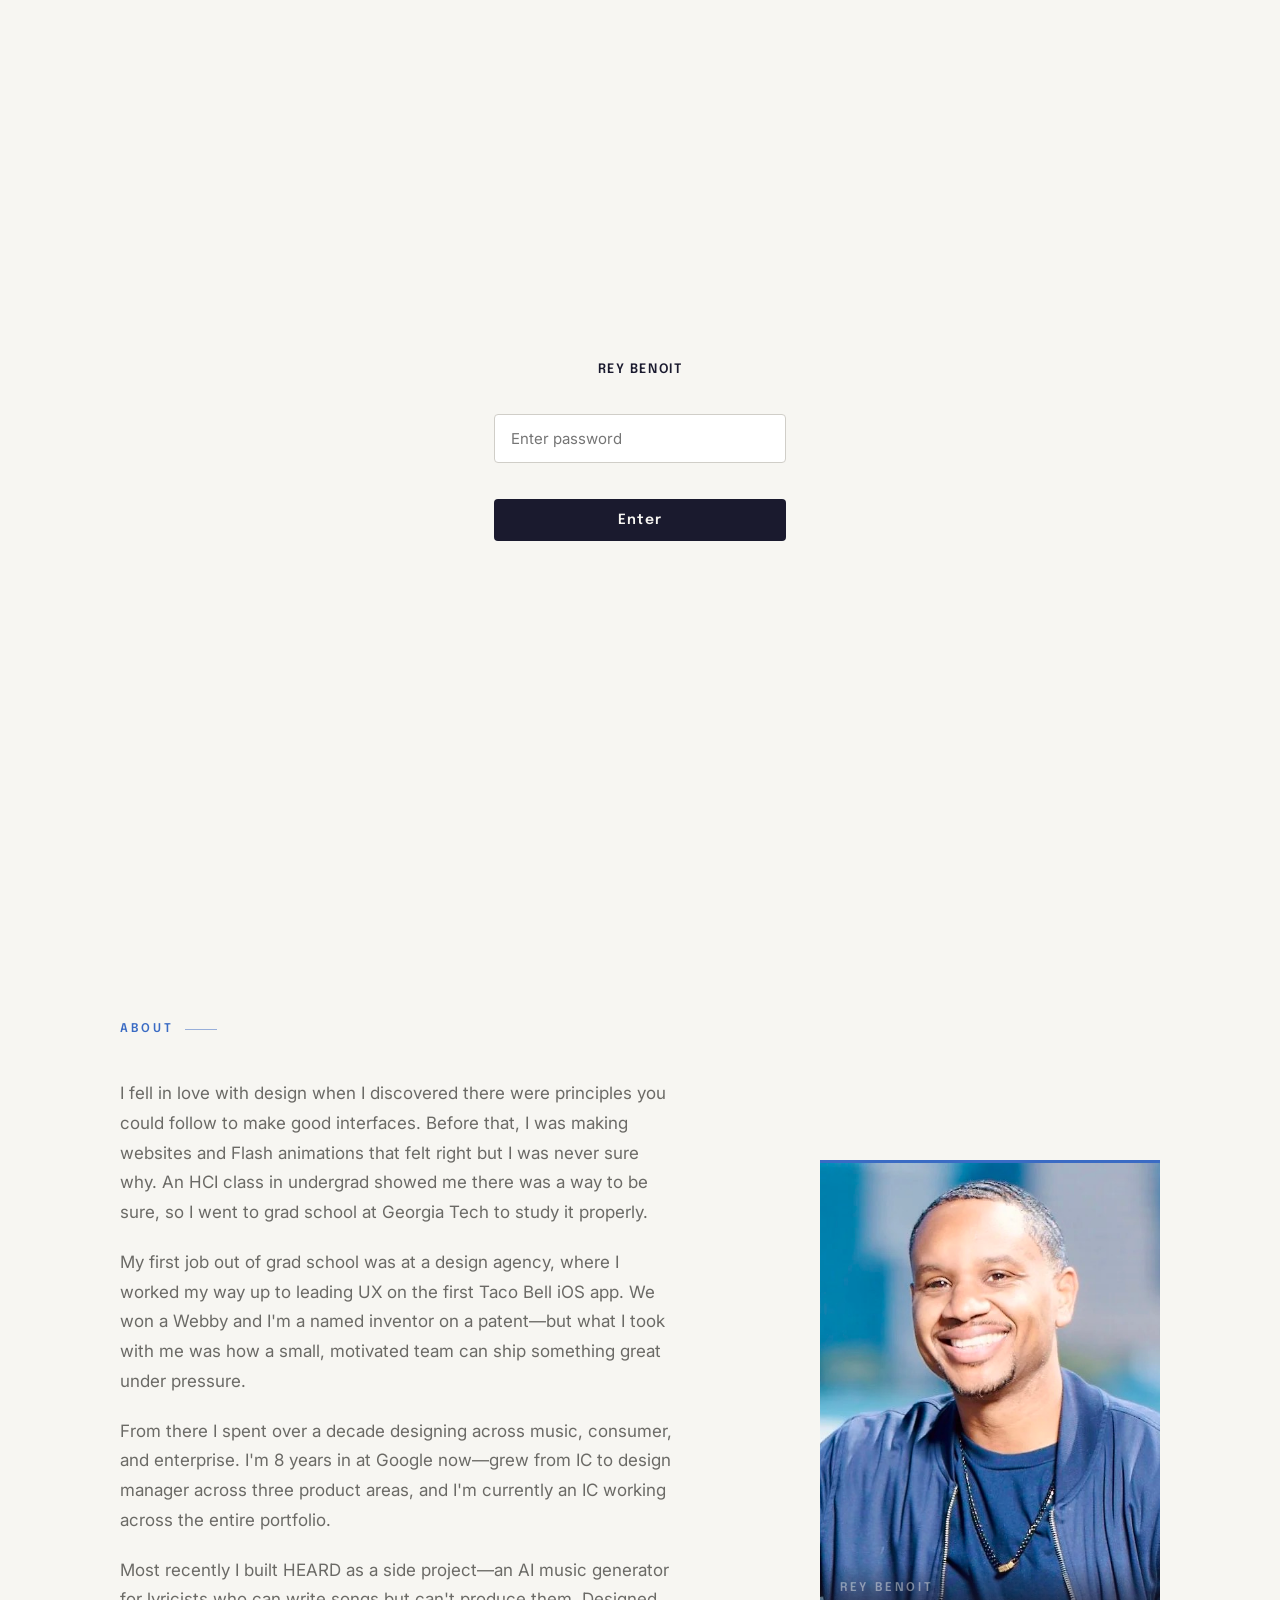
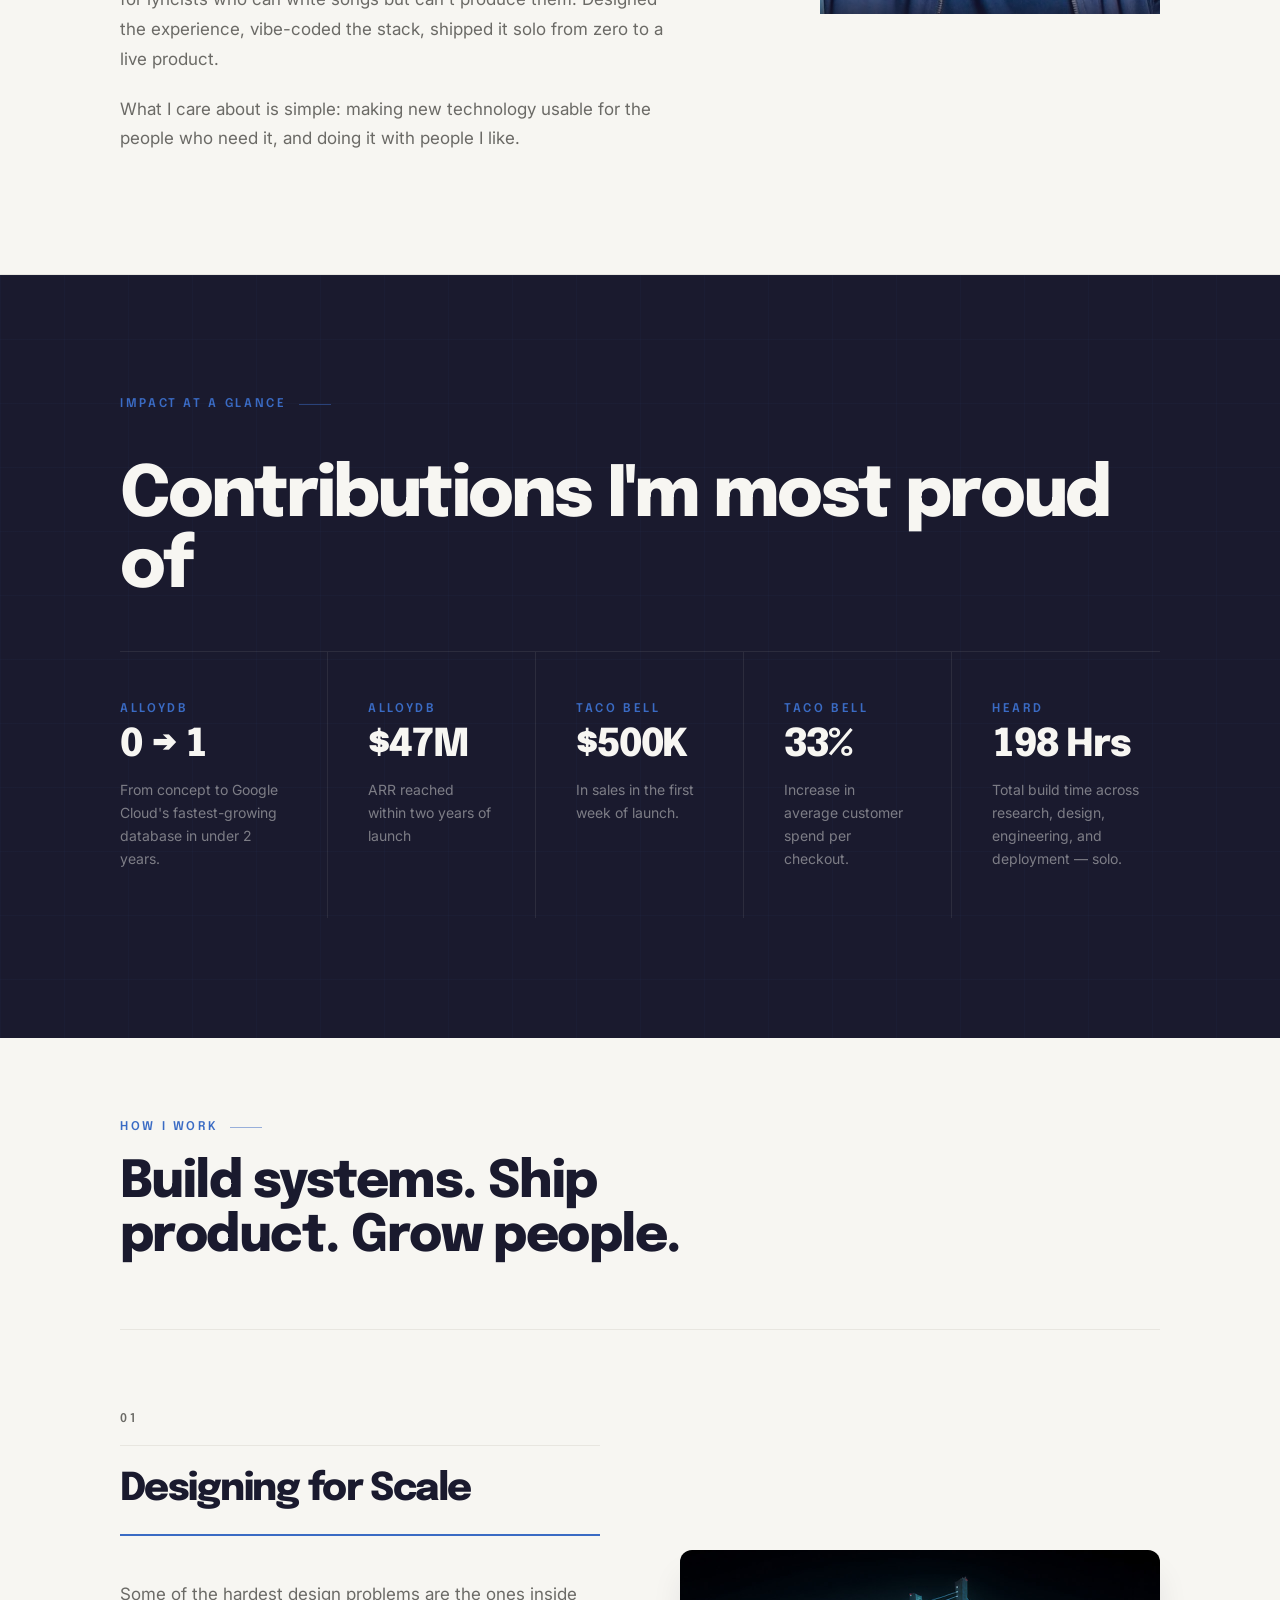
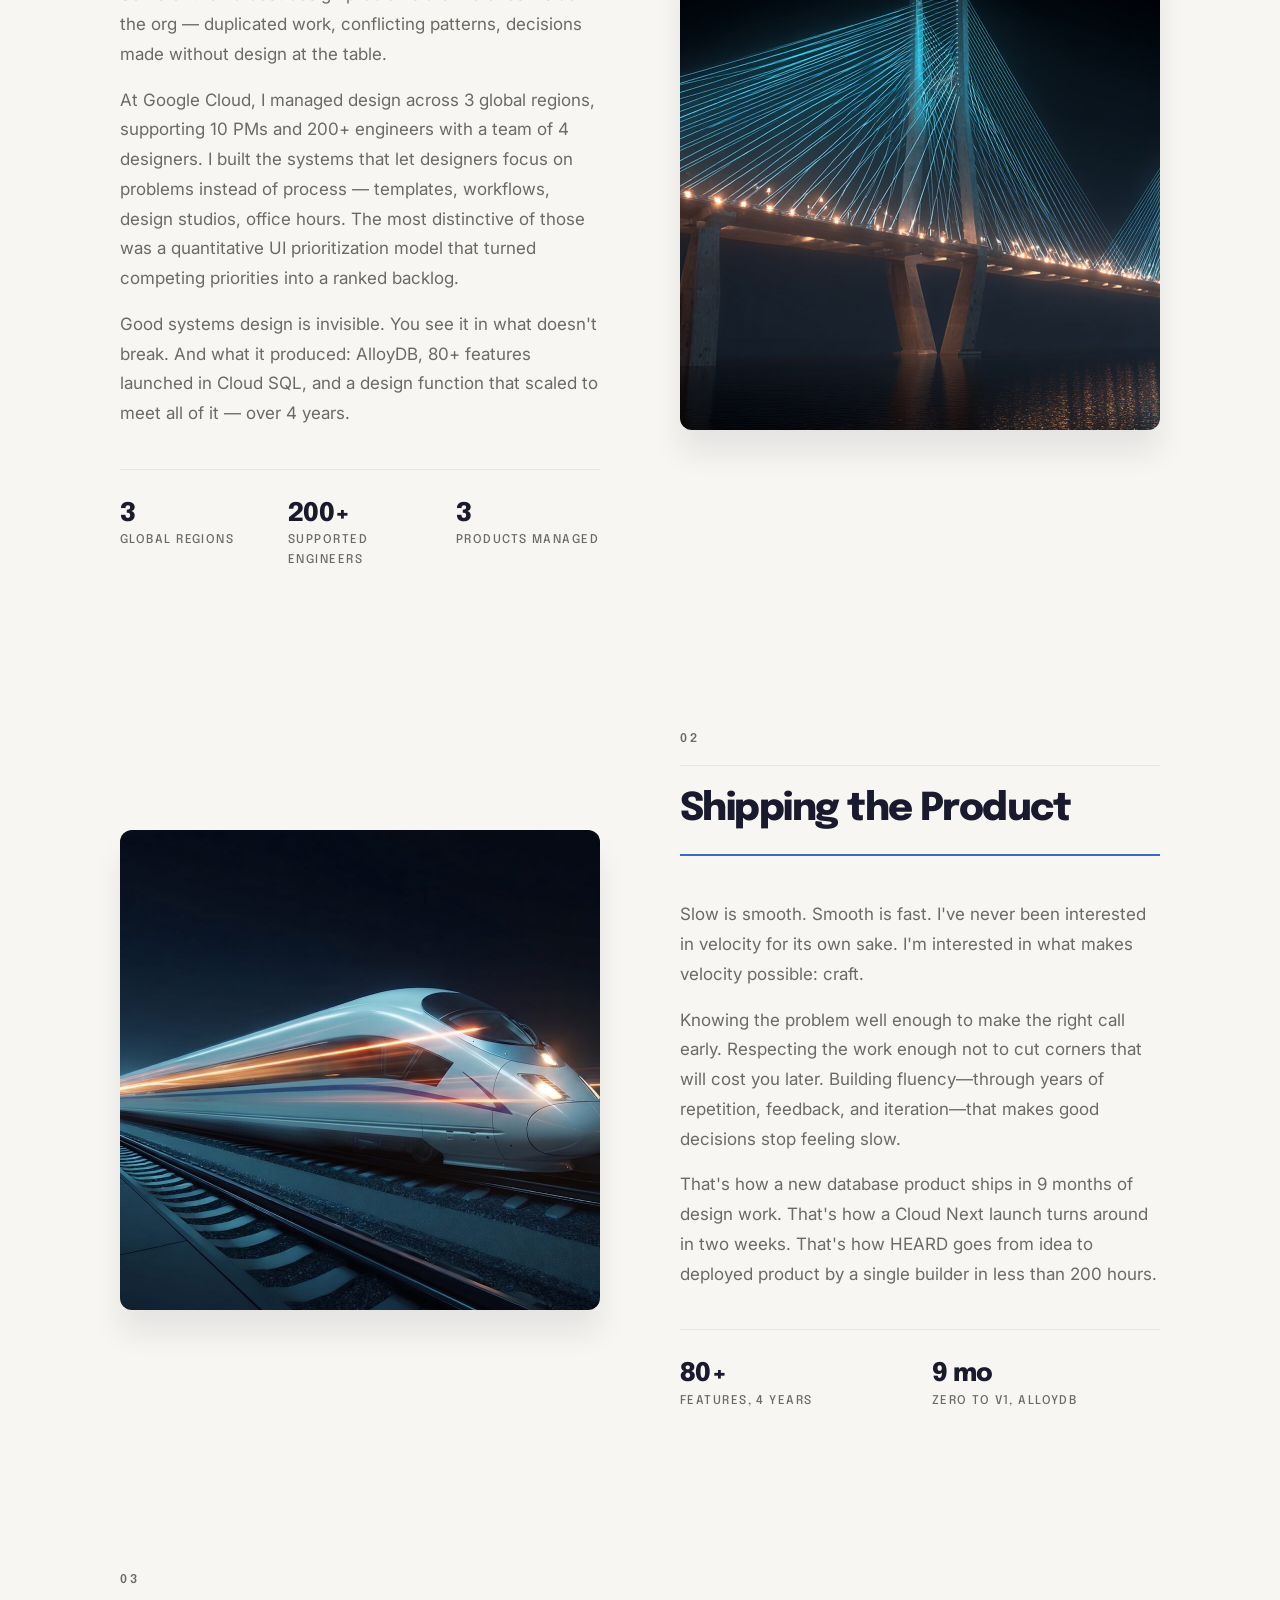
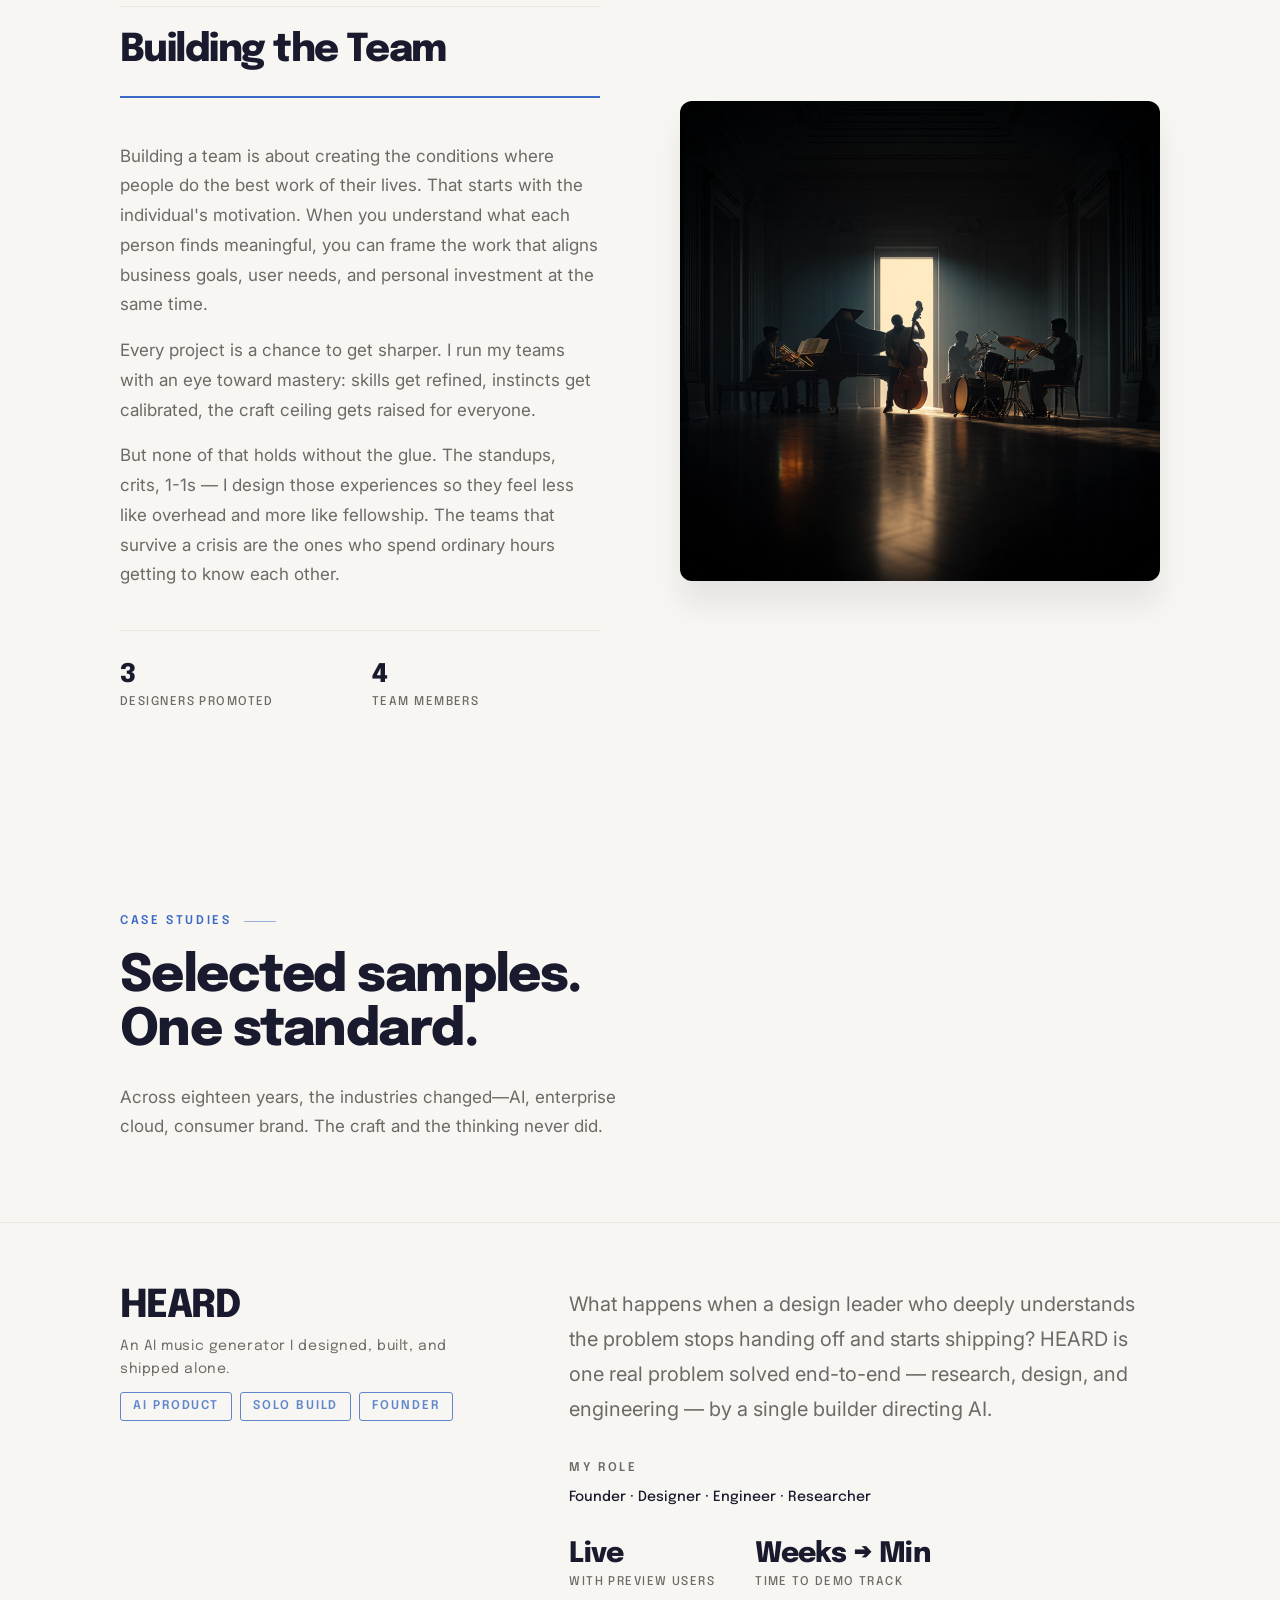
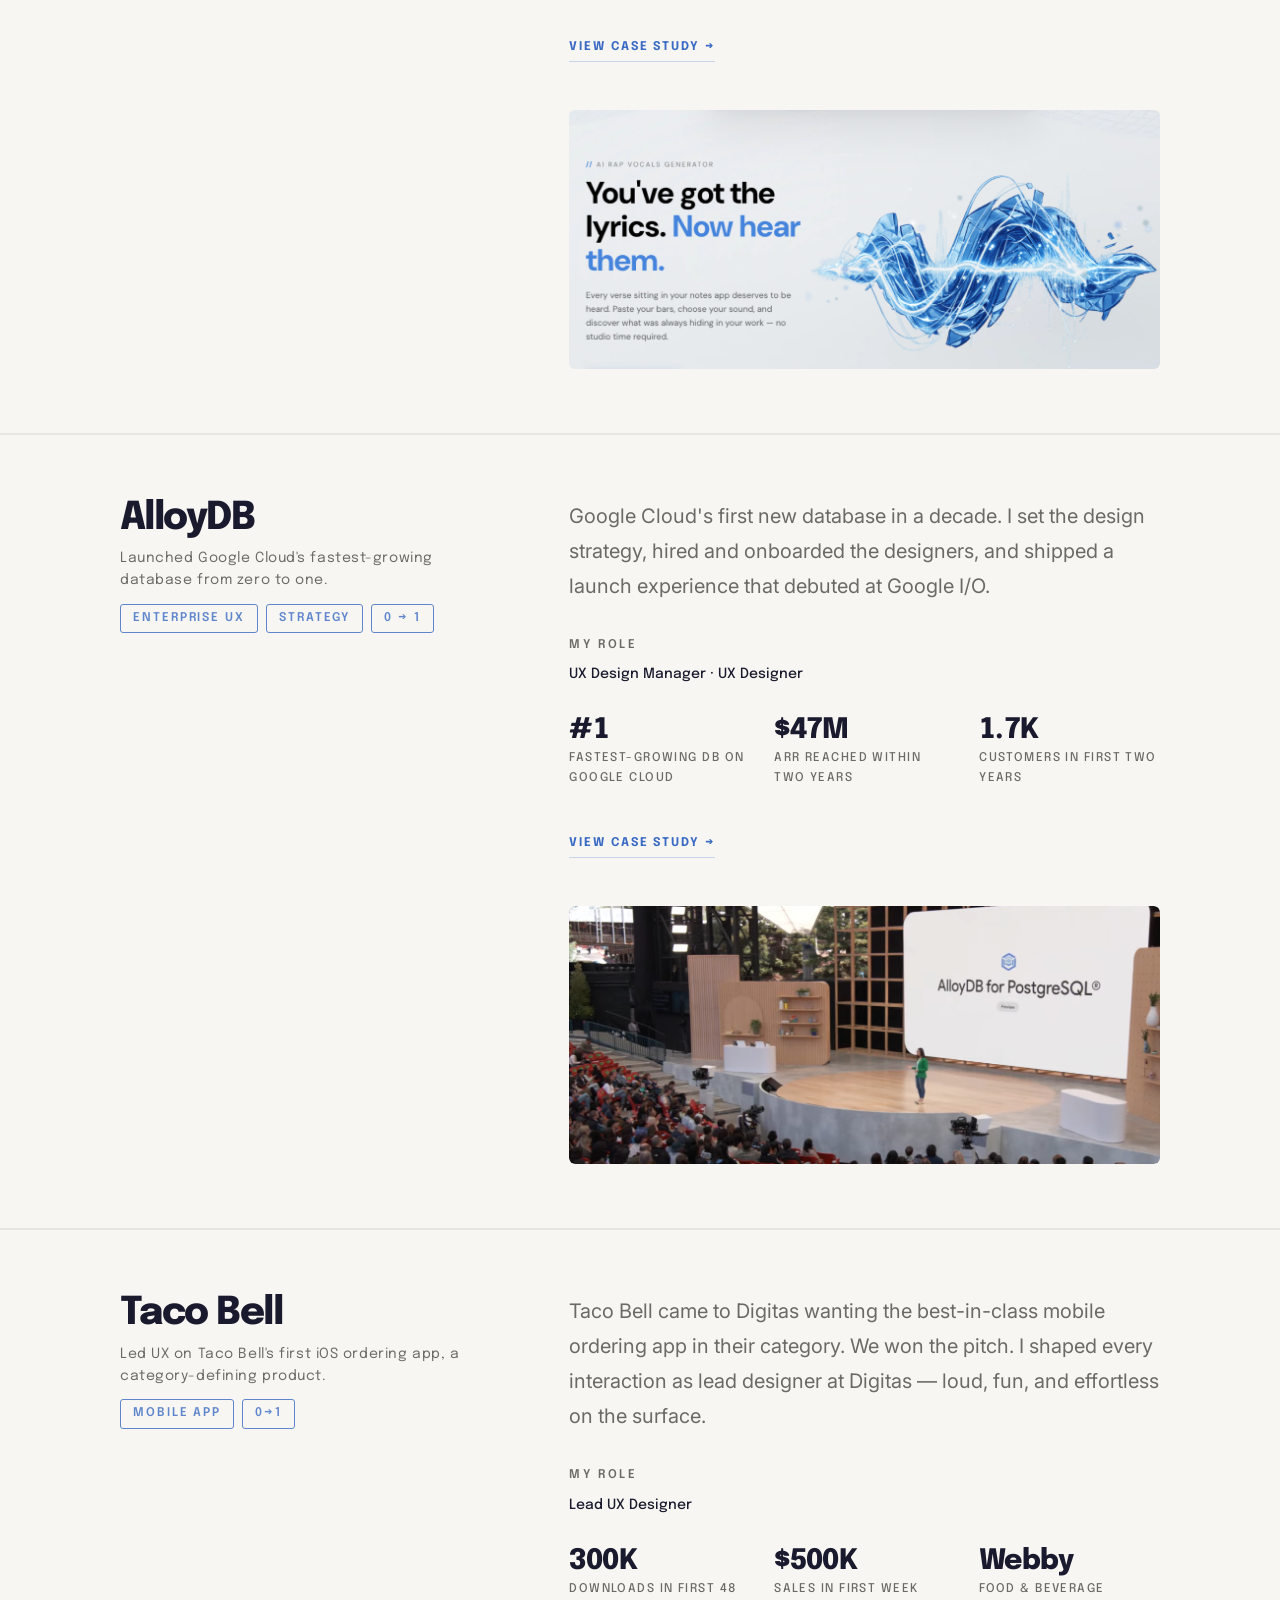
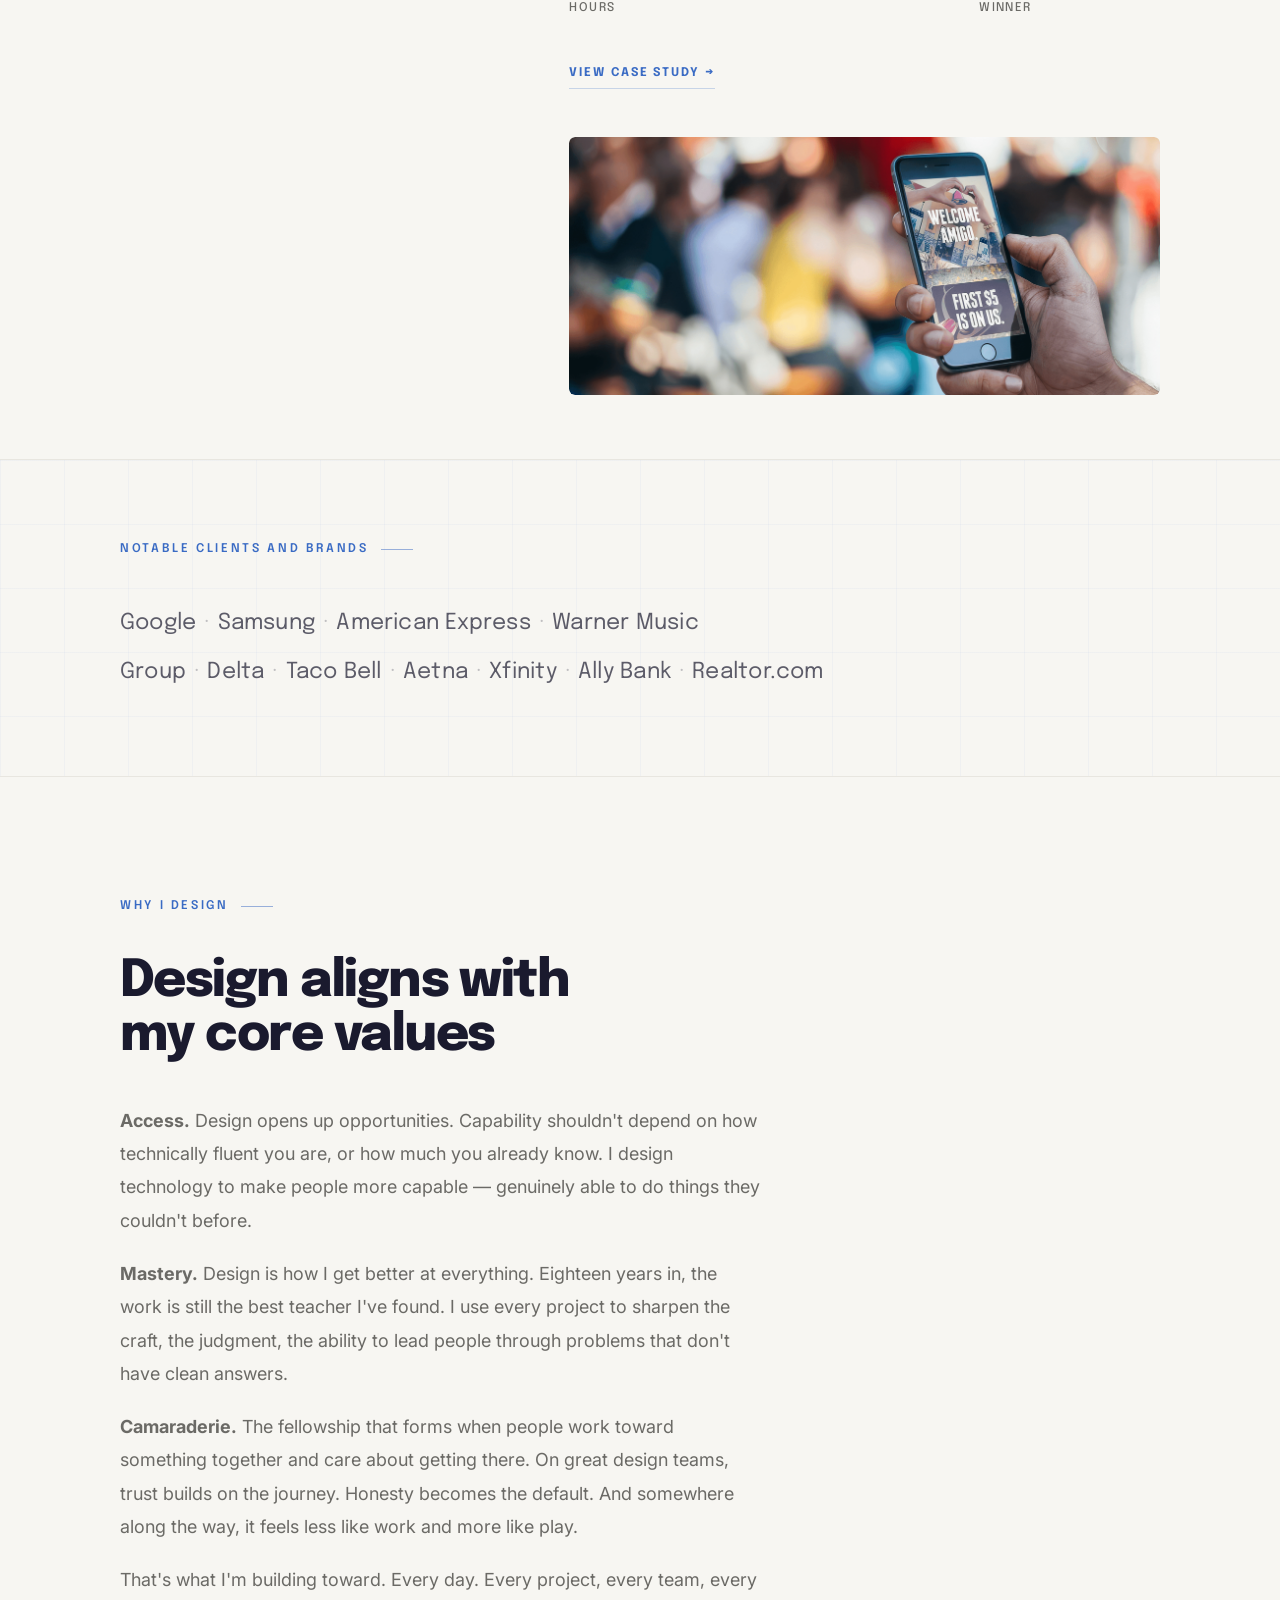
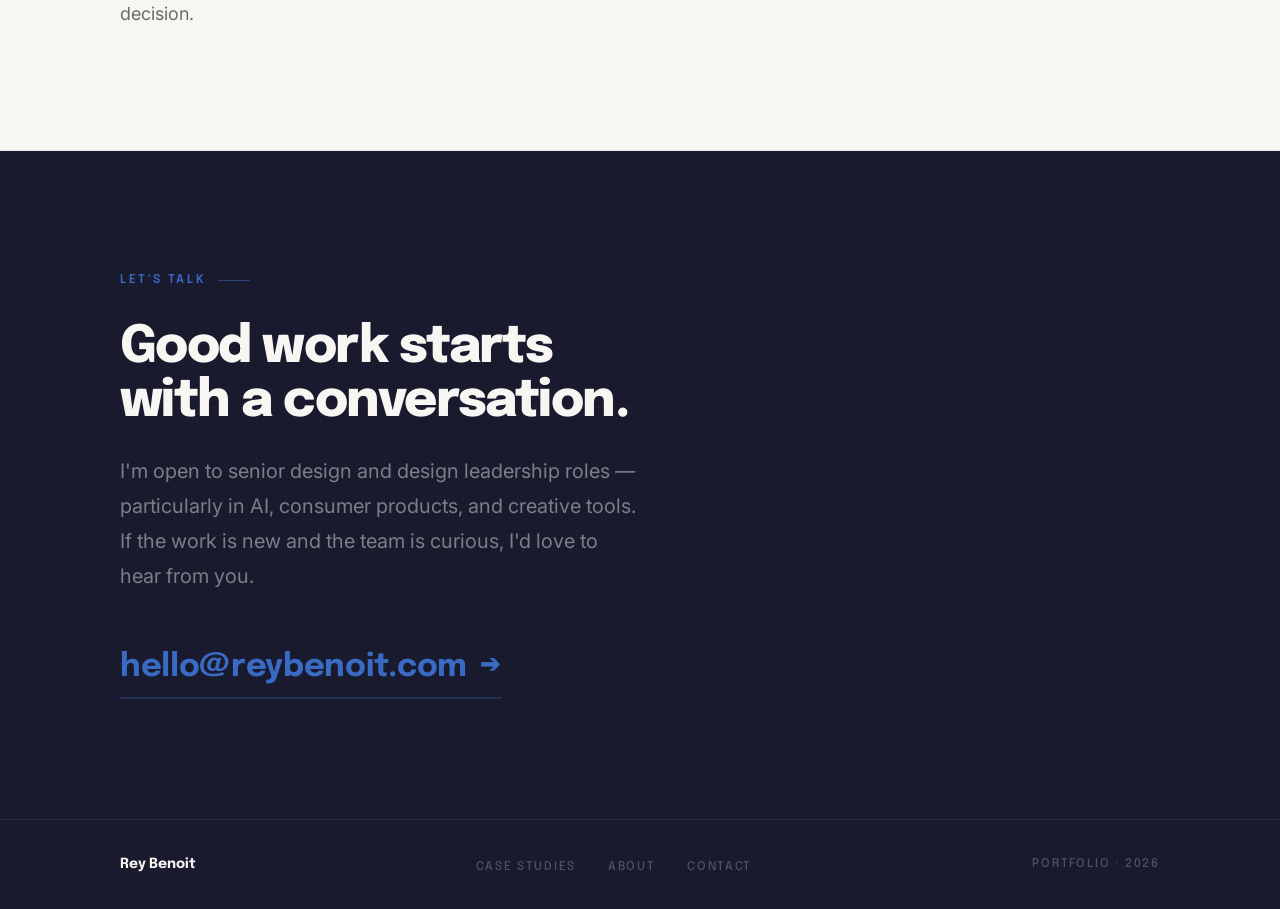
==== index.html @ b5c3e867 "Tweak home page: neutral stat suffixes, fix contact email - Set +/mo/+ accent <em> in capability sta" ====
<!DOCTYPE html>
<html lang="en">
<head>
<meta charset="UTF-8">
<meta name="viewport" content="width=device-width, initial-scale=1.0">
<title>Rey Benoit — Designer. Strategist. Builder.</title>
<meta name="description" content="Rey Benoit is a designer, strategist, and builder with 17 years across music, enterprise software, and AI — most recently at Google Cloud and as founder of HEARD.">
<meta property="og:title" content="Rey Benoit — Designer. Strategist. Builder.">
<meta property="og:description" content="17 years of design across music, enterprise, and AI. Google Cloud, Warner Music, HEARD.">
<meta property="og:type" content="website">
<link href="https://fonts.googleapis.com/css2?family=Epilogue:wght@300;400;500;600;700;800;900&family=Inter:wght@300;400;500&display=swap" rel="stylesheet">
<script src="https://mcp.figma.com/mcp/html-to-design/capture.js" async></script>
<link rel="stylesheet" href="typography.css">
<style>

/* ── Reset & Root ── */
*, *::before, *::after { margin: 0; padding: 0; box-sizing: border-box; }

/* ── Accessibility ── */
.skip-link {
  position: absolute;
  top: -100%;
  left: 16px;
  z-index: 999;
  background: var(--accent);
  color: #fff;
  padding: var(--space-2) var(--space-4);
  font-family: var(--font-d);
  font-size: 13px;
  font-weight: 600;
  text-decoration: none;
  border-radius: 0 0 4px 4px;
  transition: top 0.2s;
}
.skip-link:focus { top: 0; }

:focus-visible {
  outline: 2px solid var(--accent);
  outline-offset: 3px;
  border-radius: 2px;
}

:root {
  --bg:        #F7F6F2;
  --bg-dark:   #1A1A2E;
  --text:      #1A1A2E;
  --text-light:#F7F6F2;
  --accent:    #3A6BC4;
  --mid:       #E8E6E0;
  --mid-text:  #6B6A66;
  --font-d:    'Epilogue', sans-serif;
  --font-b:    'Inter', sans-serif;
  --max:       1200px;
  --pad:       80px;
}

html { scroll-behavior: smooth; }

body {
  background: var(--bg);
  color: var(--text);
  font-family: var(--font-b);
  font-size: 16px;
  line-height: 1.6;
  -webkit-font-smoothing: antialiased;
}

/* ── Utility ── */
.container {
  max-width: var(--max);
  margin: 0 auto;
  padding: 0 var(--pad);
}

.label {
  font-family: var(--font-d);
  font-size: var(--text-eyebrow-size);
  font-weight: var(--text-eyebrow-weight);
  letter-spacing: var(--text-eyebrow-tracking);
  text-transform: var(--text-eyebrow-transform);
  color: var(--accent);
  display: flex;
  align-items: center;
  gap: var(--space-3);
}

.label::after {
  content: '';
  display: block;
  width: 32px;
  height: 1px;
  background: var(--accent);
  opacity: 0.5;
}

/* ── Animations ── */
@keyframes fadeUp {
  from { opacity: 0; transform: translateY(28px); }
  to   { opacity: 1; transform: translateY(0); }
}

@keyframes fadeRight {
  from { opacity: 0; transform: translateX(24px); }
  to   { opacity: 1; transform: translateX(0); }
}

.fade-up {
  opacity: 0;
  animation: fadeUp 0.9s cubic-bezier(0.16, 1, 0.3, 1) forwards;
}

.fade-up:nth-child(1) { animation-delay: 0.1s; }
.fade-up:nth-child(2) { animation-delay: 0.22s; }
.fade-up:nth-child(3) { animation-delay: 0.36s; }
.fade-up:nth-child(4) { animation-delay: 0.5s; }
.fade-up:nth-child(5) { animation-delay: 0.64s; }

/* ── NAV ── */
nav {
  position: fixed;
  top: 0; left: 0; right: 0;
  z-index: 100;
  background: transparent;
  backdrop-filter: none;
  -webkit-backdrop-filter: none;
  border-bottom: 1px solid transparent;
  transition: background 0.4s cubic-bezier(0.16, 1, 0.3, 1),
              border-color 0.4s cubic-bezier(0.16, 1, 0.3, 1),
              backdrop-filter 0.4s cubic-bezier(0.16, 1, 0.3, 1);
}

.nav-inner {
  max-width: var(--max);
  margin: 0 auto;
  padding: 0 var(--pad);
  height: 60px;
  display: flex;
  align-items: center;
  justify-content: space-between;
}

.nav-logo {
  font-family: var(--font-d);
  font-size: 15px;
  font-weight: 700;
  letter-spacing: -0.02em;
  color: var(--text-light);
  text-decoration: none;
}

.nav-links {
  display: flex;
  gap: var(--space-8);
  list-style: none;
}

.nav-links a {
  font-family: var(--font-d);
  font-size: 12px;
  font-weight: 500;
  letter-spacing: 0.08em;
  text-transform: uppercase;
  color: rgb(var(--text-light-rgb) / var(--alpha-muted));
  text-decoration: none;
  position: relative;
  transition: color 0.25s cubic-bezier(0.16, 1, 0.3, 1);
}

.nav-links a::after {
  content: '';
  position: absolute;
  bottom: -4px;
  left: 0;
  width: 0;
  height: 1px;
  background: var(--accent);
  transition: width 0.3s cubic-bezier(0.16, 1, 0.3, 1);
}

.nav-links a:hover { color: var(--accent); }
.nav-links a:hover::after { width: 100%; }

/* ── HERO ── */
.hero {
  min-height: 100dvh;
  position: relative;
  overflow: hidden;
  background:
    linear-gradient(to right, rgb(var(--text-rgb) / min(1, calc(var(--alpha-overlay) * 1.25))) 0%, rgb(var(--text-rgb) / calc(var(--alpha-muted) * 1.25)) 55%, rgb(var(--text-rgb) / calc(var(--alpha-muted) * 1.25)) 100%),
    url('assets/notebook-bg2.jpg') center / cover no-repeat,
    var(--bg-dark);
}

/* Grid texture */
.hero::before {
  content: '';
  position: absolute;
  inset: 0;
  background-image:
    linear-gradient(rgb(var(--accent-rgb) / var(--alpha-texture)) 1px, transparent 1px),
    linear-gradient(90deg, rgb(var(--accent-rgb) / var(--alpha-texture)) 1px, transparent 1px);
  background-size: 64px 64px;
  pointer-events: none;
  z-index: 1;
}

/* Ambient blue glow */
.hero::after {
  content: '';
  position: absolute;
  bottom: 0;
  left: 0;
  width: 60%;
  height: 60%;
  background: radial-gradient(ellipse at bottom left, rgb(var(--accent-rgb) / var(--alpha-soft)) 0%, transparent 70%);
  pointer-events: none;
  z-index: 1;
}

.hero-ghost {
  position: absolute;
  bottom: -80px;
  right: -16px;
  z-index: 2;
  font-family: var(--font-d);
  font-size: clamp(200px, 26vw, 380px);
  font-weight: 900;
  letter-spacing: -0.04em;
  color: rgb(var(--accent-rgb) / var(--alpha-texture));
  line-height: 1;
  pointer-events: none;
  user-select: none;
}

.hero-grid {
  display: grid;
  grid-template-columns: 1fr 300px;
  min-height: 100dvh;
  max-width: var(--max);
  margin: 0 auto;
  width: 100%;
  position: relative;
  z-index: 2;
  padding-top: var(--space-10);
}

.hero-left {
  display: flex;
  flex-direction: column;
  justify-content: center;
  padding: var(--space-10) var(--pad) var(--space-11);
}

.hero-right {
  display: flex;
  flex-direction: column;
  justify-content: center;
  padding: var(--space-10) var(--space-8) var(--space-11);
  opacity: 0;
  animation: fadeRight 1.1s cubic-bezier(0.16, 1, 0.3, 1) 0.45s forwards;
}

.hero-right-inner {
  padding-left: var(--space-6);
  border-left: 1px solid rgb(var(--text-light-rgb) / var(--alpha-soft));  
}

.hero-label {
  font-family: var(--font-d);
  font-size: var(--text-eyebrow-size);
  font-weight: var(--text-eyebrow-weight);
  letter-spacing: var(--text-eyebrow-tracking);
  text-transform: var(--text-eyebrow-transform);
  color: var(--accent);
  margin-bottom: var(--space-8);
}

.hero-name {
  font-family: var(--font-d);
  font-size: var(--text-display-size);
  font-weight: var(--text-display-weight);
  letter-spacing: var(--text-display-tracking);
  line-height: var(--text-display-leading);
  color: var(--text-light);
  text-wrap: balance;
}

.hero-dot {
  display: inline-block;
  width: 0.18em;
  height: 0.18em;
  margin-left: 0.08em;
  border-radius: 50%;
  background: var(--accent);
  vertical-align: baseline;
}

/* ── Right panel: disciplines ── */
.hero-disciplines {
  margin-bottom: var(--space-8);
}

.hero-discipline-word {
  font-family: var(--font-d);
  font-size: clamp(17px, 1.6vw, 22px);
  font-weight: 700;
  letter-spacing: -0.01em;
  line-height: 1.45;
}

.hero-discipline-1 { color: var(--text-light); }
.hero-discipline-2 { color: var(--text-light); }
.hero-discipline-3 { color: var(--text-light); }

/* ── Availability ── */
.hero-avail-text {
  font-family: var(--font-b);
  font-size: clamp(13px, 1.1vw, 15px);
  font-weight: 400;
  line-height: 1.6;
  max-width: 30ch;
  color: var(--mid);
}

/* ── WHO I AM ── */
.who {
  padding: var(--space-12) 0;
  border-bottom: 1px solid var(--mid);
  scroll-margin-top: var(--space-10);
}

.who-grid {
  display: grid;
  grid-template-columns: 1fr 340px;
  gap: var(--space-11);
  align-items: center;
}

.who-body .label {
  margin-bottom: var(--space-8);
}

.who-lede {
  font-family: var(--font-b);
  font-size: var(--text-lead-size);
  font-weight: 400;
  color: var(--text);
  line-height: var(--text-lead-leading);
  margin-bottom: var(--space-6);
  max-width: 560px;
}

.who-body p {
  font-size: var(--text-body-size);
  font-weight: 400;
  color: var(--mid-text);
  line-height: var(--text-body-leading);
  margin-bottom: var(--space-5);
  max-width: 560px;
}

.who-body p:last-child { margin-bottom: 0; }

.who-portrait {
  aspect-ratio: 3 / 4;
  background: var(--mid);
  position: relative;
  overflow: hidden;
  border-top: 3px solid var(--accent);
}

.who-portrait img {
  width: 100%;
  height: 100%;
  object-fit: cover;
  display: block;
}

.who-portrait-caption {
  position: absolute;
  bottom: 0;
  left: 0;
  right: 0;
  padding: var(--space-4) var(--space-5);
  background: linear-gradient(to top, rgb(var(--text-rgb) / var(--alpha-hover)) 0%, transparent 100%);
  font-family: var(--font-d);
  font-size: var(--text-eyebrow-size);
  font-weight: var(--text-eyebrow-weight);
  letter-spacing: var(--text-eyebrow-tracking);
  text-transform: var(--text-eyebrow-transform);
  color: rgb(var(--text-light-rgb) / var(--alpha-muted));
}

/* ── IMPACT ── */
.impact {
  background: var(--bg-dark);
  padding: var(--space-12) 0;
  position: relative;
  overflow: hidden;
}

.impact::before {
  content: '';
  position: absolute;
  inset: 0;
  background-image:
    linear-gradient(rgb(var(--accent-rgb) / var(--alpha-texture)) 1px, transparent 1px),
    linear-gradient(90deg, rgb(var(--accent-rgb) / var(--alpha-texture)) 1px, transparent 1px);
  background-size: 64px 64px;
  pointer-events: none;
}

.impact-inner { position: relative; z-index: 1; }

.impact .label { margin-bottom: var(--space-9); color: var(--accent); }
.impact .label::after { background: var(--accent); }

.impact-headline {
  font-family: var(--font-d);
  font-size: clamp(36px, 5.5vw, 80px);
  font-weight: 800;
  letter-spacing: -0.04em;
  line-height: 1;
  color: var(--text-light);
  margin-bottom: var(--space-9);
}

.outcome-grid {
  display: grid;
  grid-template-columns: repeat(5, 1fr);
  border-top: 1px solid rgb(var(--text-light-rgb) / var(--alpha-faint));
}

.outcome-item {
  padding: var(--space-9) var(--space-8) var(--space-9) 0;
  border-right: 1px solid rgb(var(--text-light-rgb) / var(--alpha-faint));
}
.outcome-item:first-child { padding-left: 0; }
.outcome-item + .outcome-item { padding-left: var(--space-8); }
.outcome-item:last-child { border-right: none; padding-right: 0; }

.outcome-eyebrow {
  display: block;
  font-family: var(--font-d);
  font-size: var(--text-eyebrow-size);
  font-weight: var(--text-eyebrow-weight);
  letter-spacing: var(--text-eyebrow-tracking);
  text-transform: var(--text-eyebrow-transform);
  color: var(--accent);
  margin-bottom: var(--space-2);
}

.outcome-value {
  font-family: var(--font-d);
  font-size: clamp(24px, 3vw, 44px);
  font-weight: 800;
  letter-spacing: -0.03em;
  line-height: 1;
  color: var(--text-light);
  margin-bottom: var(--space-3);
  font-variant-numeric: tabular-nums;
}

.outcome-value em {
  color: var(--text-light);
  font-style: normal;
}

.outcome-desc {
  font-family: var(--font-b);
  font-size: 14px;
  line-height: 1.65;
  color: rgb(var(--text-light-rgb) / var(--alpha-muted));
  max-width: 240px;
}

/* ── HOW I WORK (CAPABILITY PANELS) ── */
.cap-header {
  padding: var(--space-11) 0 var(--space-10);
  border-bottom: 1px solid var(--mid);
}

.cap-header .label { margin-bottom: var(--space-5); }

.cap-header h2 {
  font-family: var(--font-d);
  font-size: var(--text-h2-large-size);
  font-weight: var(--text-h2-large-weight);
  letter-spacing: var(--text-h2-large-tracking);
  line-height: var(--text-h2-large-leading);
  text-wrap: balance;
}

.cap-panel {
  padding: var(--space-11) 0;
}

.cap-panel-grid {
  display: grid;
  grid-template-columns: 1fr 1fr;
  gap: var(--space-11);
  align-items: center;
}

/* Even panels: image moves to right */
.cap-panel:nth-child(even) .cap-image { order: 2; }
.cap-panel:nth-child(even) .cap-content { order: 1; }

.cap-image {
  position: relative;
  overflow: hidden;
  background: var(--mid);
  aspect-ratio: 1 / 1;
  border-radius: var(--radius-md);
  box-shadow: 0 24px 30px rgb(var(--text-rgb) / var(--alpha-faint));
}

.cap-image img {
  width: 100%;
  height: 100%;
  object-fit: cover;
  display: block;
}


.cap-content {
  display: flex;
  flex-direction: column;
  justify-content: flex-start;
}

.cap-num {
  font-family: var(--font-d);
  font-size: var(--text-eyebrow-size);
  font-weight: var(--text-eyebrow-weight);
  letter-spacing: var(--text-eyebrow-tracking);
  text-transform: var(--text-eyebrow-transform);
  color: var(--mid-text);
  padding-bottom: var(--space-4);
  margin-bottom: var(--space-6);
  border-bottom: 1px solid var(--mid);
  width: 100%;
}

.cap-title {
  font-family: var(--font-d);
  font-size: var(--text-h2-card-size);
  font-weight: var(--text-h2-card-weight);
  letter-spacing: var(--text-h2-card-tracking);
  line-height: var(--text-h2-card-leading);
  color: var(--text);
  margin-bottom: var(--space-3);
  padding-bottom: var(--space-6);
  border-bottom: 2px solid var(--accent);
  display: inline-block;
  text-wrap: balance;
}

.cap-body {
  margin-top: var(--space-7);
}

.cap-body p {
  font-size: var(--text-body-size);
  font-weight: 400;
  color: var(--mid-text);
  line-height: var(--text-body-leading);
  margin-bottom: var(--space-4);
  max-width: 480px;
}

.cap-body p:last-child { margin-bottom: 0; }

.cap-metric {
  margin-top: var(--space-8);
  padding-top: var(--space-7);
  border-top: 1px solid var(--mid);
  display: grid;
  grid-template-columns: repeat(auto-fit, minmax(80px, 1fr));
  gap: var(--space-6);
}

.cap-metric-value {
  font-family: var(--font-d);
  font-size: clamp(20px, 2vw, 28px);
  font-weight: 800;
  letter-spacing: -0.02em;
  color: var(--text);
  line-height: 1;
  margin-bottom: var(--space-1);
  font-variant-numeric: tabular-nums;
}

.cap-metric-value em {
  color: var(--accent);
  font-style: normal;
}

.cap-metric-label {
  font-family: var(--font-d);
  font-size: 12px;
  font-weight: 500;
  letter-spacing: 0.12em;
  text-transform: uppercase;
  color: var(--mid-text);
}

/* ── WORK (CASE STUDIES) ── */
.work {
  padding: var(--space-12) 0 0;
  scroll-margin-top: var(--space-10);
}

.work-header {
  margin-bottom: var(--space-11);
}

.work-header .label { margin-bottom: var(--space-5); }

.work-header h2 {
  font-family: var(--font-d);
  font-size: var(--text-h2-large-size);
  font-weight: var(--text-h2-large-weight);
  letter-spacing: var(--text-h2-large-tracking);
  line-height: var(--text-h2-large-leading);
  text-wrap: balance;
}

.work-header-sub {
  margin-top: var(--space-6);
  font-family: var(--font-b);
  font-size: var(--text-body-size);
  font-weight: 400;
  color: var(--mid-text);
  line-height: var(--text-body-leading);
  max-width: 520px;
}

.cs {
  border-top: 1px solid var(--mid);
  padding: var(--space-10) 0;
  border-bottom: 1px solid var(--mid);
  transition: background 0.3s;
}

.cs:hover { background: rgb(var(--accent-rgb) / var(--alpha-texture)); }

.cs-inner {
  display: grid;
  grid-template-columns: 1fr 1.6fr;
  gap: var(--space-11);
  align-items: start;
}

.cs-meta {
  display: flex;
  flex-direction: column;
  gap: var(--space-3);
  margin-bottom: var(--space-6);
  margin-top: var(--space-3);
}

.cs-number {
  font-family: var(--font-d);
  font-size: var(--text-eyebrow-size);
  font-weight: var(--text-eyebrow-weight);
  letter-spacing: var(--text-eyebrow-tracking);
  text-transform: var(--text-eyebrow-transform);
  color: var(--mid-text);
}

.cs-tags {
  display: flex;
  flex-wrap: wrap;
  gap: var(--space-2);
}

.cs-tag {
  font-family: var(--font-d);
  font-size: var(--text-tag-size);
  font-weight: var(--text-tag-weight);
  letter-spacing: var(--text-tag-tracking);
  text-transform: var(--text-tag-transform);
  color: var(--accent);
  border: 1px solid var(--accent);
  padding: var(--space-1) var(--space-3);
  border-radius: 3px;
  opacity: 0.8;
}

.cs-title {
  font-family: var(--font-d);
  font-size: var(--text-h2-card-size);
  font-weight: var(--text-h2-card-weight);
  letter-spacing: var(--text-h2-card-tracking);
  line-height: var(--text-h2-card-leading);
  color: var(--text);
  margin-bottom: var(--space-2);
  text-wrap: balance;
}

.cs-company {
  font-family: var(--font-d);
  font-size: 14px;
  font-weight: 400;
  color: var(--mid-text);
  letter-spacing: 0.04em;
}

.cs-hook {
  font-size: var(--text-lead-size);
  font-weight: 400;
  color: var(--mid-text);
  line-height: var(--text-lead-leading);
  margin-bottom: var(--space-7);
}

.cs-role-label {
  font-family: var(--font-d);
  font-size: var(--text-eyebrow-size);
  font-weight: var(--text-eyebrow-weight);
  letter-spacing: var(--text-eyebrow-tracking);
  text-transform: var(--text-eyebrow-transform);
  color: var(--mid-text);
  margin-bottom: var(--space-2);
}

.cs-role-value {
  font-family: var(--font-d);
  font-size: 14px;
  font-weight: 500;
  color: var(--text);
  margin-bottom: var(--space-7);
}

.cs-metrics {
  display: flex;
  gap: var(--space-8);
  margin-bottom: var(--space-8);
  flex-wrap: wrap;
}

/* Three metrics kept on a single row (shrink to fit, labels wrap) */
.cs-metrics--3up { flex-wrap: nowrap; gap: var(--space-6); }
.cs-metrics--3up .cs-metric { flex: 1 1 0; min-width: 0; }

.cs-metric-value {
  font-family: var(--font-d);
  font-size: clamp(22px, 2.2vw, 32px);
  font-weight: 800;
  letter-spacing: -0.02em;
  color: var(--text);
  line-height: 1;
  margin-bottom: var(--space-1);
  font-variant-numeric: tabular-nums;
}

.cs-metric-label {
  font-family: var(--font-d);
  font-size: 12px;
  font-weight: 500;
  letter-spacing: 0.12em;
  text-transform: uppercase;
  color: var(--mid-text);
}

.cs-link {
  display: inline-flex;
  align-items: center;
  align-self: flex-start;
  gap: var(--space-2);
  font-family: var(--font-d);
  font-size: var(--text-tag-size);
  font-weight: 700;
  letter-spacing: var(--text-tag-tracking);
  text-transform: var(--text-tag-transform);
  color: var(--accent);
  text-decoration: none;
  border-bottom: 1px solid rgb(var(--accent-rgb) / var(--alpha-subtle));
  padding-bottom: var(--space-1);
  transition: border-color 0.25s cubic-bezier(0.16, 1, 0.3, 1), gap 0.25s cubic-bezier(0.16, 1, 0.3, 1);
}

.cs-link:hover {
  border-color: var(--accent);
  gap: var(--space-4);
}

.cs-link.coming-soon {
  color: var(--mid-text);
  border-color: transparent;
  cursor: default;
  pointer-events: none;
}

.cs-link--dark {
  color: rgb(var(--text-light-rgb) / var(--alpha-hover));
  border-bottom-color: rgb(var(--text-light-rgb) / var(--alpha-subtle));
}
.cs-link--dark:hover {
  border-bottom-color: rgb(var(--text-light-rgb) / var(--alpha-hover));
}

.cs-image {
  margin-top: var(--space-9);
  aspect-ratio: 16/7;
  background: var(--mid);
  border-radius: var(--radius-sm);
  overflow: hidden;
  position: relative;
}

.cs-image img {
  width: 100%;
  height: 100%;
  object-fit: cover;
  display: block;
  border-radius: var(--radius-sm);
}

/* ── NOTABLE CLIENTS ── */
.clients {
  padding: var(--space-11) 0;
  background: var(--bg);
  position: relative;
  overflow: hidden;
  border-bottom: 1px solid var(--mid);
}

.clients::before {
  content: '';
  position: absolute;
  inset: 0;
  background-image:
    linear-gradient(rgb(var(--accent-rgb) / var(--alpha-texture)) 1px, transparent 1px),
    linear-gradient(90deg, rgb(var(--accent-rgb) / var(--alpha-texture)) 1px, transparent 1px);
  background-size: 64px 64px;
  pointer-events: none;
}

.clients .container { position: relative; z-index: 1; }

.clients .label { margin-bottom: var(--space-8); color: var(--accent); }
.clients .label::after { background: var(--accent); }

.clients-names {
  font-family: var(--font-d);
  font-size: clamp(16px, 1.8vw, 22px);
  font-weight: 400;
  color: rgb(var(--text-rgb) / var(--alpha-hover));
  line-height: 2.2;
  letter-spacing: 0.01em;
  max-width: 800px;
}

.clients-names span {
  color: rgb(var(--text-rgb) / var(--alpha-subtle));
  margin: 0 var(--space-2);
  font-weight: 300;
}

/* ── WHY I DESIGN ── */
.why {
  padding: var(--space-12) 0;
  border-bottom: 1px solid var(--mid);
}

.why-inner {
  max-width: 720px;
}

.why .label { margin-bottom: var(--space-8); }

.why-q {
  font-family: var(--font-d);
  font-size: var(--text-h2-large-size);
  font-weight: var(--text-h2-large-weight);
  letter-spacing: var(--text-h2-large-tracking);
  line-height: var(--text-h2-large-leading);
  color: var(--text);
  margin-bottom: var(--space-8);
  text-wrap: balance;
}

.why-body p {
  font-size: clamp(16px, 1.5vw, 18px);
  font-weight: 400;
  color: var(--mid-text);
  line-height: 1.85;
  margin-bottom: var(--space-5);
  max-width: 640px;
}

.why-body p:last-child { margin-bottom: 0; }

/* ── CONTACT ── */
.contact {
  background: var(--bg-dark);
  padding: var(--space-12) 0;
  position: relative;
  overflow: hidden;
  scroll-margin-top: var(--space-10);
}

.contact::before {
  content: '';
  position: absolute;
  inset: 0;
  background-image:
    linear-gradient(rgb(var(--accent-rgb) / var(--alpha-texture)) 1px, transparent 1px),
    linear-gradient(90deg, rgb(var(--accent-rgb) / var(--alpha-texture)) 1px, transparent 1px);
  background-size: 64px 64px;
  pointer-events: none;
}

.contact::after {
  content: '';
  position: absolute;
  bottom: -80px;
  right: -20px;
  font-family: var(--font-d);
  font-size: clamp(220px, 30vw, 420px);
  font-weight: 900;
  color: rgb(var(--accent-rgb) / var(--alpha-texture));
  line-height: 1;
  pointer-events: none;
  user-select: none;
}

.contact-inner {
  position: relative;
  z-index: 1;
  max-width: 680px;
}

.contact .label { margin-bottom: var(--space-7); color: var(--accent); }
.contact .label::after { background: var(--accent); }

.contact h2 {
  font-family: var(--font-d);
  font-size: var(--text-h2-large-size);
  font-weight: var(--text-h2-large-weight);
  letter-spacing: var(--text-h2-large-tracking);
  line-height: var(--text-h2-large-leading);
  color: var(--text-light);
  margin-bottom: var(--space-6);
  text-wrap: balance;
}

.contact-sub {
  font-size: var(--text-lead-size);
  font-weight: 400;
  color: rgb(var(--text-light-rgb) / var(--alpha-muted));
  line-height: var(--text-lead-leading);
  margin-bottom: var(--space-9);
  max-width: 520px;
}

.contact-email {
  font-family: var(--font-d);
  font-size: clamp(20px, 2.5vw, 34px);
  font-weight: 700;
  letter-spacing: -0.01em;
  color: var(--accent);
  text-decoration: none;
  display: inline-flex;
  align-items: center;
  gap: var(--space-3);
  border-bottom: 2px solid rgb(var(--accent-rgb) / var(--alpha-subtle));
  padding-bottom: var(--space-1);
  transition: border-color 0.25s cubic-bezier(0.16, 1, 0.3, 1), gap 0.25s cubic-bezier(0.16, 1, 0.3, 1);
}

.contact-email:hover {
  border-color: var(--accent);
  gap: var(--space-6);
}

/* ── FOOTER ── */
footer {
  background: var(--bg-dark);
  border-top: 1px solid rgb(var(--text-light-rgb) / var(--alpha-faint));
  padding: var(--space-7) 0;
}

.footer-inner {
  display: flex;
  justify-content: space-between;
  align-items: center;
  gap: var(--space-6);
}

.footer-name {
  font-family: var(--font-d);
  font-size: 14px;
  font-weight: 700;
  color: var(--text-light);
  letter-spacing: -0.01em;
}

.footer-nav {
  display: flex;
  gap: var(--space-7);
  list-style: none;
}

.footer-nav a {
  font-family: var(--font-d);
  font-size: 12px;
  font-weight: 500;
  letter-spacing: 0.14em;
  text-transform: uppercase;
  color: rgb(var(--text-light-rgb) / var(--alpha-subtle));
  text-decoration: none;
  position: relative;
  transition: color 0.25s cubic-bezier(0.16, 1, 0.3, 1);
}

.footer-nav a::after {
  content: '';
  position: absolute;
  bottom: -4px;
  left: 0;
  width: 0;
  height: 1px;
  background: var(--accent);
  transition: width 0.3s cubic-bezier(0.16, 1, 0.3, 1);
}

.footer-nav a:hover { color: var(--accent); }
.footer-nav a:hover::after { width: 100%; }

.footer-right {
  font-family: var(--font-d);
  font-size: 12px;
  font-weight: 500;
  letter-spacing: 0.15em;
  text-transform: uppercase;
  color: rgb(var(--text-light-rgb) / var(--alpha-subtle));
}

/* ── Active / press states ── */
.contact-email:active { transform: scale(0.98); }
.cs-link:active       { transform: scale(0.97); }

/* ── Tabular figures ── */
.cap-metric-value,
.cs-metric-value { font-variant-numeric: tabular-nums; }

/* ── text-wrap balance ── */
.hero-name,
.cap-title,
.work-header h2,
.cs-title,
.contact h2 { text-wrap: balance; }

/* ── Responsive ── */
@media (max-width: 900px) {
  :root { --pad: 32px; }

  .who-grid { grid-template-columns: 1fr; gap: var(--space-9); }
  .who-portrait { aspect-ratio: 4 / 3; max-width: 100%; }
  .who-portrait img { object-position: top; }

  .outcome-grid { grid-template-columns: repeat(2, 1fr); }
  .outcome-item { padding: var(--space-8) 0; border-right: none; border-top: 1px solid rgb(var(--text-light-rgb) / var(--alpha-faint)); }
  .outcome-item:nth-child(odd) { padding-left: 0; padding-right: var(--space-6); border-right: 1px solid rgb(var(--text-light-rgb) / var(--alpha-faint)); }
  .outcome-item:nth-child(even) { padding-left: var(--space-6); }
  .outcome-item:last-child { padding-right: 0; }

  .cap-panel { padding: var(--space-9) 0; }
  .cap-panel-grid { grid-template-columns: 1fr; gap: var(--space-8); }
  .cap-panel:nth-child(even) .cap-image { order: -1; }
  .cap-panel:nth-child(even) .cap-content { order: 2; }
  .cap-title { display: block; }

  .cs-inner { grid-template-columns: 1fr; gap: var(--space-7); }
  .nav-links { display: none; }
}

@media (max-width: 767.98px) {
  .hero-grid { grid-template-columns: 1fr; }
  .hero-left { padding: var(--space-12) var(--space-7) var(--space-8); justify-content: flex-end; }
  .hero-right { padding: 0 var(--space-7) var(--space-12); justify-content: flex-start; opacity: 1; animation: none; }
  .hero-right-inner { padding-left: 0; padding-top: 0; border-left: none; border-top: none; }
}

@media (max-width: 600px) {
  .outcome-grid { grid-template-columns: 1fr; }
  .outcome-item { padding: var(--space-8) 0; border-right: none; border-top: 1px solid rgb(var(--text-light-rgb) / var(--alpha-faint)); }
  .outcome-item:nth-child(odd) { padding-left: 0; padding-right: 0; }
  .outcome-item:nth-child(even) { padding-left: 0; }
  .cs-metrics { gap: var(--space-6); }
  .footer-nav { display: none; }
  .cap-metric { gap: var(--space-6); }
}

/* ── Nav scrolled state (within hero, after scroll starts) ── */
nav.nav--scrolled {
  background: rgb(var(--text-rgb) / var(--alpha-overlay));
  backdrop-filter: blur(12px);
  -webkit-backdrop-filter: blur(12px);
  border-bottom-color: rgb(var(--text-light-rgb) / var(--alpha-faint));
}

/* ── Nav light state (post-hero) ── */
nav.nav--light {
  background: rgb(var(--text-light-rgb) / var(--alpha-overlay));
  backdrop-filter: blur(12px);
  -webkit-backdrop-filter: blur(12px);
  border-bottom-color: var(--mid);
}

nav.nav--light .nav-logo { color: var(--text); }
nav.nav--light .nav-links a { color: var(--mid-text); }

</style>
<script src="https://mcp.figma.com/mcp/html-to-design/capture.js" async></script>
</head>
<body>

<a class="skip-link" href="#work">Skip to content</a>

<!-- ── NAV ── -->
<nav id="site-nav"></nav>

<!-- ── 1. HERO ── -->
<section class="hero" id="home">
  <div class="hero-ghost" aria-hidden="true">RB</div>

  <div class="hero-grid">

    <!-- Left: name -->
    <div class="hero-left">
      <div class="hero-label fade-up">Portfolio · 2026</div>
      <h1 class="hero-name fade-up">Rey<br>Benoit<span class="hero-dot"></span></h1>
    </div>

    <!-- Right: disciplines + availability -->
    <div class="hero-right">
      <div class="hero-right-inner">
        <div class="hero-disciplines">
          <div class="hero-discipline-word hero-discipline-1">Builder</div>
          <div class="hero-discipline-word hero-discipline-2">UX Manager</div>
          <div class="hero-discipline-word hero-discipline-3">Senior Designer</div>
        </div>
        <p class="hero-avail-text">I'm open to senior design and design leadership roles — particularly in AI, consumer products, and creative tools.</p>
      </div>
    </div>

  </div>
</section>

<!-- ── 2. WHO I AM ── -->
<section class="who" id="about">
  <div class="container">
    <div class="who-grid">

      <div class="who-body">
        <div class="label">About</div>
        <p class="who-lede">
          I fell in love with design when I discovered there were principles you could follow to make good interfaces. Before that, I was making websites and Flash animations that felt right but I was never sure why. An HCI class in undergrad showed me there was a way to be sure, so I went to grad school at Georgia Tech to study it properly.
        </p>
        <p>
          My first job out of grad school was at a design agency, where I worked my way up to leading UX on the first Taco Bell iOS app. We won a Webby and I'm a named inventor on a patent—but what I took with me was how a small, motivated team can ship something great under pressure.
        </p>
        <p>
          From there I spent over a decade designing across music, consumer, and enterprise. I'm 8 years in at Google now—grew from IC to design manager across three product areas, and I'm currently an IC working across the entire portfolio.
        </p>
        <p>
          Most recently I built HEARD as a side project—an AI music generator for lyricists who can write songs but can't produce them. Designed the experience, vibe-coded the stack, shipped it solo from zero to a live product.
        </p>
        <p>
          What I care about is simple: making new technology usable for the people who need it, and doing it with people I like.
        </p>
      </div>

      <div class="who-portrait">
        <img src="assets/rey-benoit.jpeg" alt="Rey Benoit" loading="lazy">
        <div class="who-portrait-caption">Rey Benoit</div>
      </div>

    </div>
  </div>
</section>

<!-- ── 3. IMPACT AT A GLANCE ── -->
<section class="impact">
  <div class="container impact-inner">
    <div class="label">Impact at a glance</div>
    <h2 class="impact-headline">Contributions I'm most proud of</h2>
    <div class="outcome-grid">

      <div class="outcome-item">
        <span class="outcome-eyebrow">AlloyDB</span>
        <div class="outcome-value">0 → 1</div>
        <div class="outcome-desc">From concept to Google Cloud's fastest-growing database in under 2 years.</div>
      </div>
      
      <div class="outcome-item">
        <span class="outcome-eyebrow">AlloyDB</span>
        <div class="outcome-value">$47M</div>
        <div class="outcome-desc">ARR reached within two years of launch</div>
      </div>
      
      <div class="outcome-item">
        <span class="outcome-eyebrow">Taco Bell</span>
        <div class="outcome-value">$500<em>K</em></div>
        <div class="outcome-desc">In sales in the first week of launch.</div>
      </div>

      <div class="outcome-item">
        <span class="outcome-eyebrow">Taco Bell</span>
        <div class="outcome-value">33<em>%</em></div>
        <div class="outcome-desc">Increase in average customer spend per checkout.</div>
      </div>

      <div class="outcome-item">
        <span class="outcome-eyebrow">HEARD</span>
        <div class="outcome-value">198 Hrs</div>
        <div class="outcome-desc">Total build time across research, design, engineering, and deployment — solo.</div>
      </div>

    </div>
  </div>
</section>

<!-- ── 4. HOW I WORK ── -->
<section class="capability" id="how-i-work">
  <div class="container">
    <div class="cap-header">
      <div class="label">How I work</div>
      <h2>Build systems. Ship product. Grow people.</h2>
    </div>
  </div>

  <!-- Panel A: Designing for Scale -->
  <div class="cap-panel">
    <div class="container">
      <div class="cap-panel-grid">
        <div class="cap-image">
          <img src="assets/bridge.jpg" alt="Designing for scale — systems and process artifacts" loading="lazy">
        </div>
        <div class="cap-content">
          <div class="cap-num">01</div>
          <div class="cap-title">Designing for Scale</div>
          <div class="cap-body">
            <p>Some of the hardest design problems are the ones inside the org — duplicated work, conflicting patterns, decisions made without design at the table.</p>
            <p>At Google Cloud, I managed design across 3 global regions, supporting 10 PMs and 200+ engineers with a team of 4 designers. I built the systems that let designers focus on problems instead of process — templates, workflows, design studios, office hours. The most distinctive of those was a quantitative UI prioritization model that turned competing priorities into a ranked backlog.</p>
            <p>Good systems design is invisible. You see it in what doesn't break. And what it produced: AlloyDB, 80+ features launched in Cloud SQL, and a design function that scaled to meet all of it — over 4 years.</p>
          </div>
          <div class="cap-metric">
            <div class="cap-metric-item">
              <div class="cap-metric-value">3</div>
              <div class="cap-metric-label">Global regions</div>
            </div>
            <div class="cap-metric-item">
              <div class="cap-metric-value">200<em style="color: var(--text)">+</em></div>
              <div class="cap-metric-label">Supported engineers</div>
            </div>
            <div class="cap-metric-item">
              <div class="cap-metric-value">3</div>
              <div class="cap-metric-label">Products managed</div>
            </div>
          </div>
        </div>
      </div>
    </div>
  </div>

  <!-- Panel B: Deliberate Motion -->
  <div class="cap-panel">
    <div class="container">
      <div class="cap-panel-grid">
        <div class="cap-image">
          <img src="assets/bullet-train.jpg" alt="Deliberate Motion — velocity through craft" loading="lazy">
        </div>
        <div class="cap-content">
          <div class="cap-num">02</div>
          <div class="cap-title">Shipping the Product</div>
          <div class="cap-body">
            <p>Slow is smooth. Smooth is fast. I've never been interested in velocity for its own sake. I'm interested in what makes velocity possible: craft.</p>
            <p>Knowing the problem well enough to make the right call early. Respecting the work enough not to cut corners that will cost you later. Building fluency—through years of repetition, feedback, and iteration—that makes good decisions stop feeling slow.</p>
            <p>That's how a new database product ships in 9 months of design work. That's how a Cloud Next launch turns around in two weeks. That's how HEARD goes from idea to deployed product by a single builder in less than 200 hours.</p>
          </div>
          <div class="cap-metric">
            <div class="cap-metric-item">
              <div class="cap-metric-value">80<em style="color: var(--text)">+</em></div>
              <div class="cap-metric-label">Features, 4 years</div>
            </div>
            <div class="cap-metric-item">
              <div class="cap-metric-value">9 <em style="color: var(--text)">mo</em></div>
              <div class="cap-metric-label">Zero to v1, AlloyDB</div>
            </div>
          </div>
        </div>
      </div>
    </div>
  </div>

  <!-- Panel C: Building the Team -->
  <div class="cap-panel">
    <div class="container">
      <div class="cap-panel-grid">
        <div class="cap-image">
          <img src="assets/jazz-band.jpg" alt="Building the team — collaboration and mentorship" loading="lazy">
        </div>
        <div class="cap-content">
          <div class="cap-num">03</div>
          <div class="cap-title">Building the Team</div>
          <div class="cap-body">
            <p>Building a team is about creating the conditions where people do the best work of their lives. That starts with the individual's motivation. When you understand what each person finds meaningful, you can frame the work that aligns business goals, user needs, and personal investment at the same time.</p>
            <p>Every project is a chance to get sharper. I run my teams with an eye toward mastery: skills get refined, instincts get calibrated, the craft ceiling gets raised for everyone.</p>
            <p>But none of that holds without the glue. The standups, crits, 1-1s — I design those experiences so they feel less like overhead and more like fellowship. The teams that survive a crisis are the ones who spend ordinary hours getting to know each other.</p>
          </div>
          <div class="cap-metric">
            <div class="cap-metric-item">
              <div class="cap-metric-value">3</div>
              <div class="cap-metric-label">Designers promoted</div>
            </div>
            <div class="cap-metric-item">
              <div class="cap-metric-value">4</div>
              <div class="cap-metric-label">Team members</div>
            </div>
          </div>
        </div>
      </div>
    </div>
  </div>

</section>

<!-- ── 5. CASE STUDIES ── -->
<section class="work" id="work">
  <div class="container">
    <div class="work-header">
      <div class="label">Case Studies</div>
      <h2>Selected samples.<br>One standard.</h2>
      <p class="work-header-sub">Across eighteen years, the industries changed—AI, enterprise cloud, consumer brand. The craft and the thinking never did.</p>
    </div>
  </div>

  <!-- CS 1: HEARD -->
  <div class="cs">
    <div class="container">
      <div class="cs-inner">
        <div class="cs-left">
          
          <div class="cs-title">HEARD</div>
          <div class="cs-company">An AI music generator I designed, built, and shipped alone.</div>
          <div class="cs-meta">
            <div class="cs-tags">
              <span class="cs-tag">AI Product</span>
              <span class="cs-tag">SOLO BUILD</span>
              <span class="cs-tag">Founder</span>
            </div>
          </div>
        </div>
        <div class="cs-right">
          <p class="cs-hook">What happens when a design leader who deeply understands the problem stops handing off and starts shipping? HEARD is one real problem solved end-to-end — research, design, and engineering — by a single builder directing AI.</p>
          <div class="cs-role-label">My Role</div>
          <div class="cs-role-value">Founder · Designer · Engineer · Researcher</div>
          <div class="cs-metrics">
            <div class="cs-metric">
              <div class="cs-metric-value">Live</div>
              <div class="cs-metric-label">With Preview users</div>
            </div>
            <div class="cs-metric">
              <div class="cs-metric-value">Weeks → Min</div>
              <div class="cs-metric-label">Time to demo track</div>
            </div>
          </div>
          <a class="cs-link" href="heard.html">View Case Study →</a>
          <div class="cs-image">
            <img src="assets/heard/heard-cover.jpg" alt="HEARD — AI music generator interface showing lyric input and audio playback" loading="lazy">
          </div>
        </div>
      </div>
    </div>
  </div>

  <!-- CS 2: AlloyDB -->
  <div class="cs">
    <div class="container">
      <div class="cs-inner">
        <div class="cs-left">
          <div class="cs-title">AlloyDB</div>
          <div class="cs-company">Launched Google Cloud's fastest-growing database from zero to one.</div>
          <div class="cs-meta">
            <div class="cs-tags">
              <span class="cs-tag">Enterprise UX</span>
              <span class="cs-tag">Strategy</span>
              <span class="cs-tag">0 → 1</span>
            </div>
          </div>
        </div>
        <div class="cs-right">
          <p class="cs-hook">Google Cloud's first new database in a decade. I set the design strategy, hired and onboarded the designers, and shipped a launch experience that debuted at Google I/O.</p>
          <div class="cs-role-label">My Role</div>
          <div class="cs-role-value">UX Design Manager · UX Designer</div>
          <div class="cs-metrics cs-metrics--3up">
            <div class="cs-metric">
              <div class="cs-metric-value">#1</div>
              <div class="cs-metric-label">FASTEST-GROWING DB ON GOOGLE CLOUD</div>
            </div>
            <div class="cs-metric">
              <div class="cs-metric-value">$47M</div>
              <div class="cs-metric-label">ARR REACHED WITHIN TWO YEARS</div>
            </div>
            <div class="cs-metric">
              <div class="cs-metric-value">1.7K</div>
              <div class="cs-metric-label">CUSTOMERS IN FIRST TWO YEARS</div>
            </div>
          </div>
          <a class="cs-link" href="alloydb.html">View case study →</a>
          <div class="cs-image">
            <img src="assets/alloydb/alloydb-cover.jpg" alt="AlloyDB — UX process documentation and final interface designs" loading="lazy">
          </div>
        </div>
      </div>
    </div>
  </div>

  <!-- CS 3: Taco Bell -->
  <div class="cs">
    <div class="container">
      <div class="cs-inner">
        <div class="cs-left">
          <div class="cs-title">Taco Bell</div>
          <div class="cs-company">Led UX on Taco Bell's first iOS ordering app, a category-defining product.</div>
          <div class="cs-meta">
            <div class="cs-tags">
              <span class="cs-tag">Mobile App</span>
              <span class="cs-tag">0→1</span>
            </div>
          </div>
        </div>
        <div class="cs-right">
          <p class="cs-hook">Taco Bell came to Digitas wanting the best-in-class mobile ordering app in their category. We won the pitch. I shaped every interaction as lead designer at Digitas — loud, fun, and effortless on the surface.</p>
          <div class="cs-role-label">My Role</div>
          <div class="cs-role-value">Lead UX Designer</div>
          <div class="cs-metrics cs-metrics--3up">
            <div class="cs-metric">
              <div class="cs-metric-value">300K</div>
              <div class="cs-metric-label">DOWNLOADS IN FIRST 48 HOURS</div>
            </div>
            <div class="cs-metric">
              <div class="cs-metric-value">$500K</div>
              <div class="cs-metric-label">SALES IN FIRST WEEK</div>
            </div>
            <div class="cs-metric">
              <div class="cs-metric-value">Webby</div>
              <div class="cs-metric-label">FOOD & BEVERAGE WINNER</div>
            </div>
          </div>
          <a class="cs-link" href="taco-bell.html">View case study →</a>
          <div class="cs-image">
            <img src="assets/taco-bell/tb-cover.jpg" alt="Taco Bell mobile app — ordering flow and UX design" loading="lazy">
          </div>
        </div>
      </div>
    </div>
  </div>


</section>

<!-- ── 6. NOTABLE CLIENTS ── -->
<section class="clients">
  <div class="container">
    <div class="label">Notable clients and brands</div>
    <p class="clients-names">
      Google<span>·</span>Samsung<span>·</span>American Express<span>·</span>Warner Music Group<span>·</span>Delta<span>·</span>Taco Bell<span>·</span>Aetna<span>·</span>Xfinity<span>·</span>Ally Bank<span>·</span>Realtor.com
    </p>
  </div>
</section>

<!-- ── 7. WHY I DESIGN ── -->
<section class="why">
  <div class="container">
    <div class="why-inner">
      <div class="label">Why I design</div>
      <div class="why-q">Design aligns with my core values</div>
      <div class="why-body">
        <p>
          <strong>Access.</strong> Design opens up opportunities. Capability shouldn't depend on how technically fluent you are, or how much you already know. I design technology to make people more capable — genuinely able to do things they couldn't before. 
        </p>
        <p>
          <strong>Mastery.</strong> Design is how I get better at everything. Eighteen years in, the work is still the best teacher I've found. I use every project to sharpen the craft, the judgment, the ability to lead people through problems that don't have clean answers.
        </p>
        <p>
          <strong>Camaraderie.</strong> The fellowship that forms when people work toward something together and care about getting there. On great design teams, trust builds on the journey. Honesty becomes the default. And somewhere along the way, it feels less like work and more like play.
        </p>
        <p>
          That's what I'm building toward. Every day. Every project, every team, every decision.
        </p>
      </div>
    </div>
  </div>
</section>

<!-- ── 8. CONTACT ── -->
<section class="contact" id="contact">
  <div class="container">
    <div class="contact-inner">
      <div class="label">Let's talk</div>
      <h2>Good work starts with a conversation.</h2>
      <p class="contact-sub">
        I'm open to senior design and design leadership roles — particularly in AI, consumer products, and creative tools. If the work is new and the team is curious, I'd love to hear from you.
      </p>
      <a class="contact-email" href="mailto:hello@reybenoit.com">
        hello@reybenoit.com <span>→</span>
      </a>
    </div>
  </div>
</section>

<!-- ── FOOTER ── -->
<footer id="site-footer"></footer>

<script src="components.js"></script>
</body>
</html>
---- typography.css ----
/* ============================================================
   Typography — shared across reynaldbenoit.com
   Single source of truth for font scale, weights, and tracking.
   Page stylesheets reference these vars rather than redefining values.
   ============================================================ */

:root {
  /* Families */
  --font-d: 'Epilogue', sans-serif;
  --font-b: 'Inter', sans-serif;

  /* RGB component tokens — space-separated so rgb(R G B / A) syntax expands correctly */
  --bg-rgb:         247 246 242;
  --bg-dark-rgb:    26 26 46;
  --text-rgb:       26 26 46;
  --text-light-rgb: 247 246 242;
  --accent-rgb:     58 107 196;
  --mid-rgb:        232 230 224;

  /* Semantic alpha tiers */
  --alpha-texture: 0.04;   /* grid texture, barely-visible patterns */
  --alpha-faint:   0.08;   /* hairline dividers on dark */
  --alpha-soft:    0.15;   /* heavier dividers, soft borders, ambient */
  --alpha-subtle:  0.25;   /* eyebrows, faint labels at rest */
  --alpha-muted:   0.45;   /* muted body on dark */
  --alpha-hover:   0.70;   /* hover/active text on dark */
  --alpha-overlay: 0.88;   /* near-opaque scrim, nav scrolled bg */

  /* Border-radius scale (images: 0 / sm / md) */
  --radius-sm:  6px;   /* small rounding — case-study card thumbs, showcase screens */
  --radius-md: 12px;   /* medium rounding — brief images, poc images, elevated screenshots, lightbox */

  /* Spacing scale (Option B — 12 steps, base-4) */
  --space-1:    4px;
  --space-2:    8px;
  --space-3:   12px;
  --space-4:   16px;
  --space-5:   20px;
  --space-6:   24px;
  --space-7:   32px;
  --space-8:   40px;
  --space-9:   48px;
  --space-10:  64px;
  --space-11:  80px;   /* same value as --pad; --pad stays per-page for responsive override */
  --space-12: 120px;

  /* Display — index hero */
  --text-display-size:     clamp(68px, 10.5vw, 148px);
  --text-display-weight:   800;
  --text-display-tracking: -0.04em;
  --text-display-leading:  0.9;

  /* H1 — case-study hero (intentionally lighter weight) */
  --text-h1-size:     clamp(52px, 7.5vw, 96px);
  --text-h1-weight:   500;
  --text-h1-tracking: -0.04em;
  --text-h1-leading:  0.95;

  /* H2 — case-study section headings, brief titles, etc. */
  --text-h2-size:     clamp(28px, 3.5vw, 48px);
  --text-h2-weight:   800;
  --text-h2-tracking: -0.04em;
  --text-h2-leading:  1.05;

  /* H2 large — homepage section openers ("How I work", "Selected Samples", contact) */
  --text-h2-large-size:     clamp(32px, 4vw, 60px);
  --text-h2-large-weight:   800;
  --text-h2-large-tracking: -0.03em;
  --text-h2-large-leading:  1.05;

  /* H2 card — capability panel + case study card titles */
  --text-h2-card-size:     clamp(28px, 3vw, 44px);
  --text-h2-card-weight:   800;
  --text-h2-card-tracking: -0.04em;
  --text-h2-card-leading:  1.05;

  /* H3 — sub-headings */
  --text-h3-size:     clamp(20px, 2vw, 26px);
  --text-h3-weight:   700;
  --text-h3-tracking: -0.02em;
  --text-h3-leading:  1.25;

  /* Eyebrow — section labels, stat eyebrows, takeaway numbers */
  --text-eyebrow-size:      12px;
  --text-eyebrow-weight:    600;
  --text-eyebrow-tracking:  0.22em;
  --text-eyebrow-transform: uppercase;

  /* Tag — pill labels, inline meta (tighter tracking than eyebrow) */
  --text-tag-size:      12px;
  --text-tag-weight:    600;
  --text-tag-tracking:  0.16em;
  --text-tag-transform: uppercase;

  /* Body sizes */
  --text-lead-size:    clamp(17px, 1.6vw, 20px);
  --text-lead-leading: 1.75;

  --text-body-size:    clamp(15px, 1.4vw, 17px);
  --text-body-leading: 1.75;

  --text-small-size:    14px;
  --text-small-leading: 1.6;
}

/* ------------------------------------------------------------
   Base element styles
   Semantic HTML inherits the scale automatically.
   ------------------------------------------------------------ */

body {
  font-family: var(--font-b);
  font-size:   var(--text-body-size);
  line-height: var(--text-body-leading);
}

h1 {
  font-family:    var(--font-d);
  font-size:      var(--text-h1-size);
  font-weight:    var(--text-h1-weight);
  letter-spacing: var(--text-h1-tracking);
  line-height:    var(--text-h1-leading);
}

h2 {
  font-family:    var(--font-d);
  font-size:      var(--text-h2-size);
  font-weight:    var(--text-h2-weight);
  letter-spacing: var(--text-h2-tracking);
  line-height:    var(--text-h2-leading);
}

h3 {
  font-family:    var(--font-d);
  font-size:      var(--text-h3-size);
  font-weight:    var(--text-h3-weight);
  letter-spacing: var(--text-h3-tracking);
  line-height:    var(--text-h3-leading);
}

p {
  font-family: var(--font-b);
  font-size:   var(--text-body-size);
  line-height: var(--text-body-leading);
}
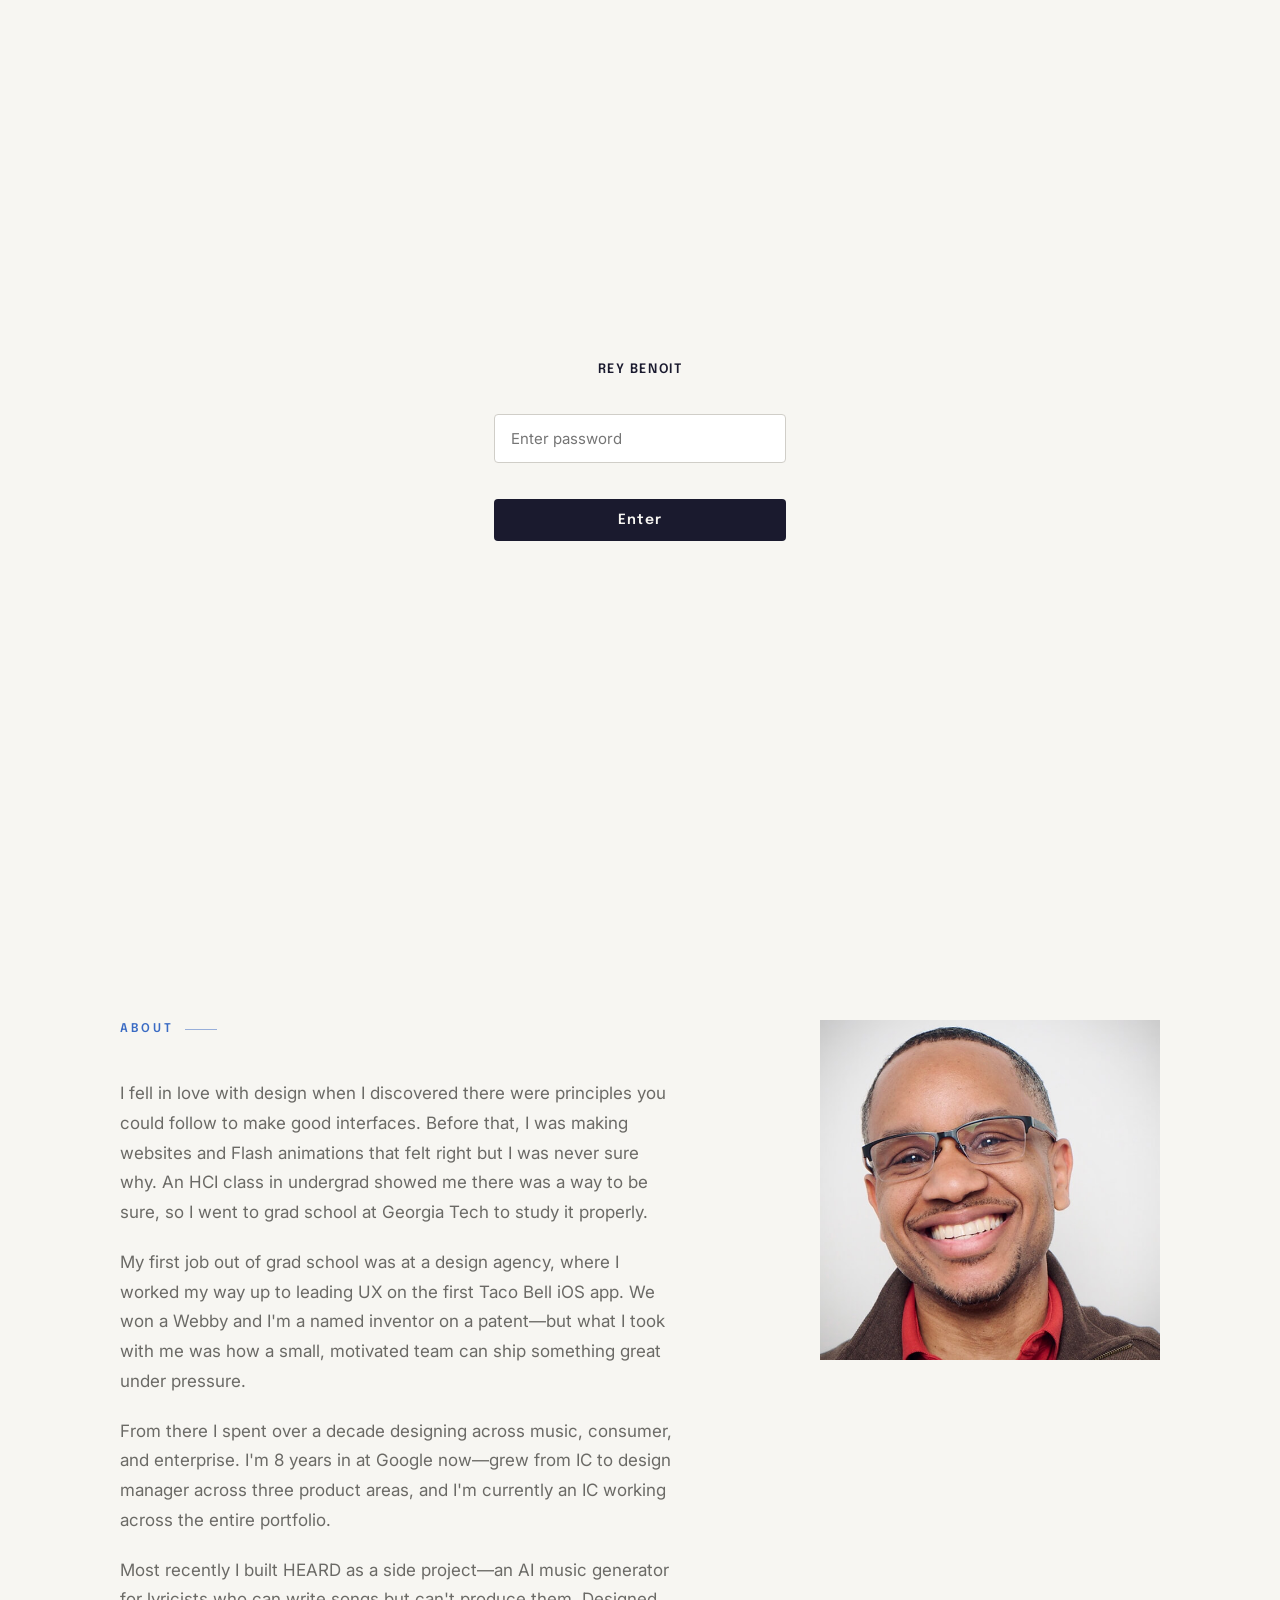
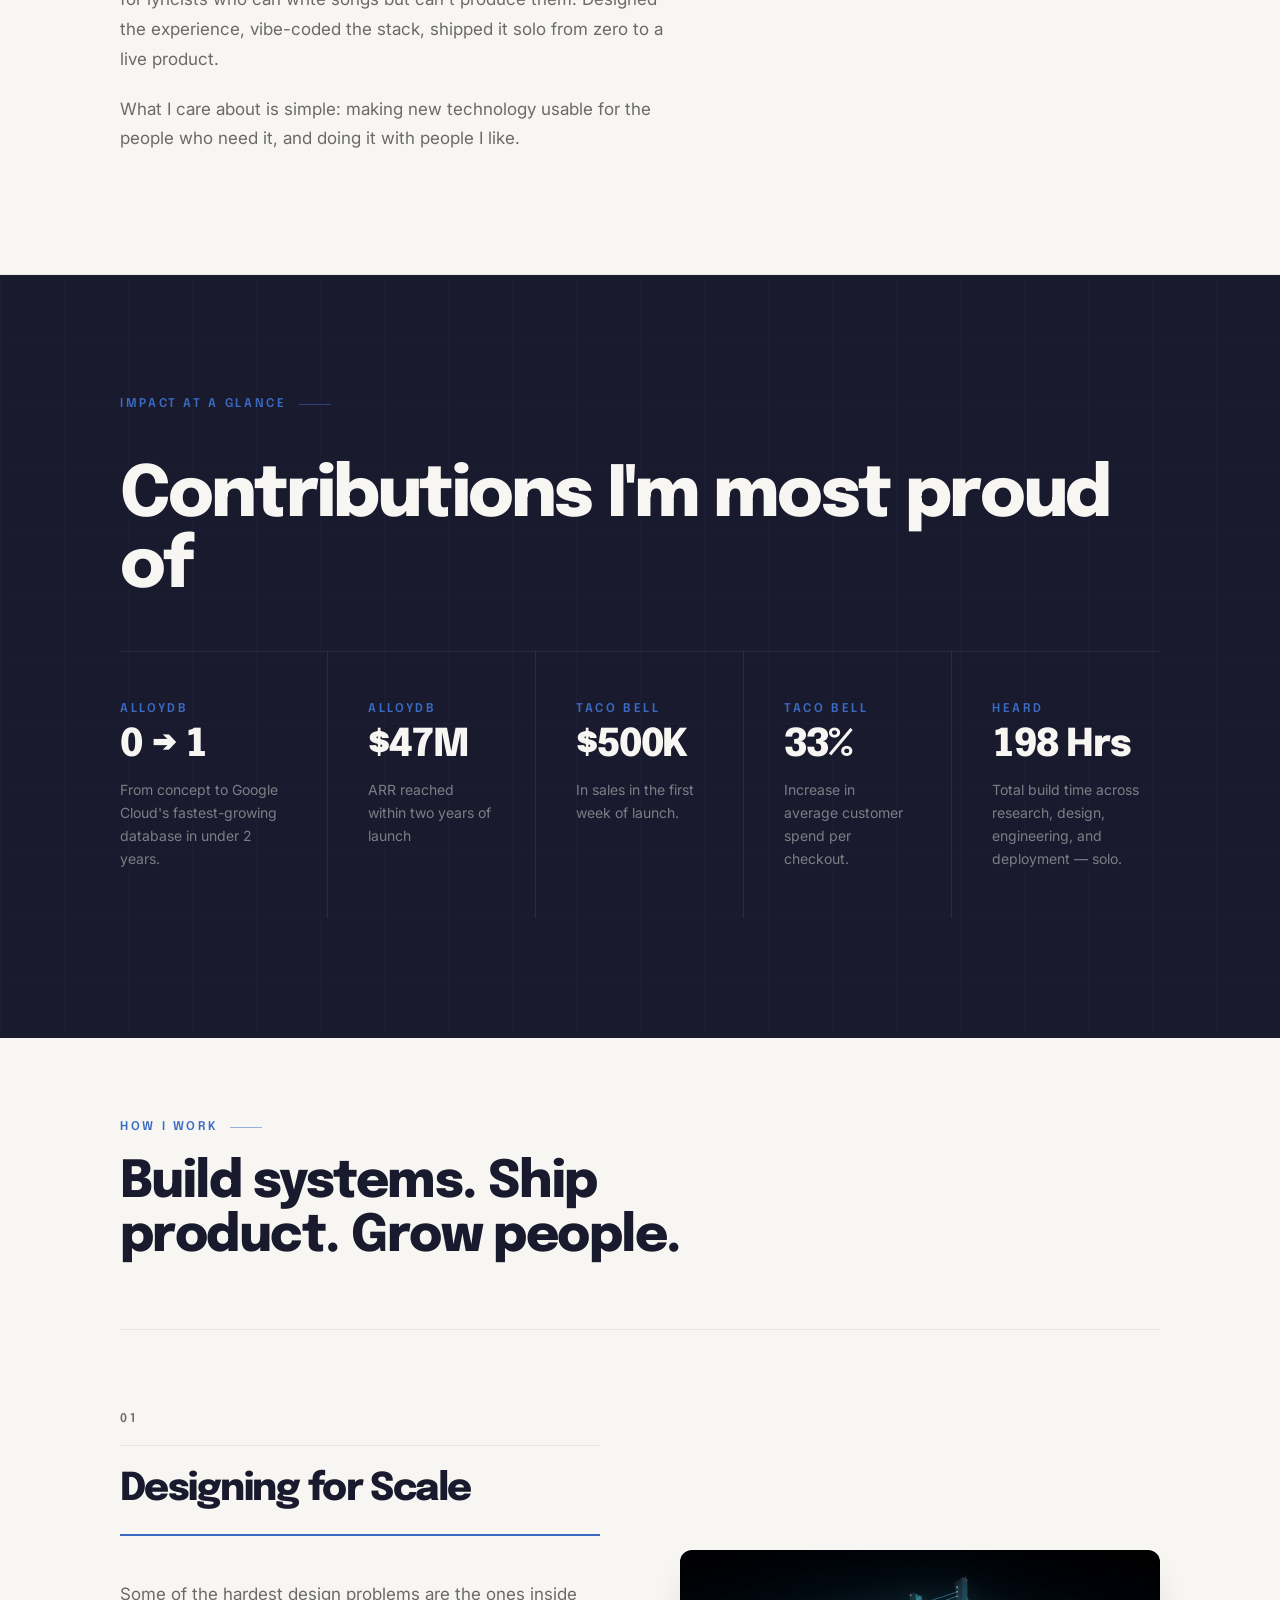
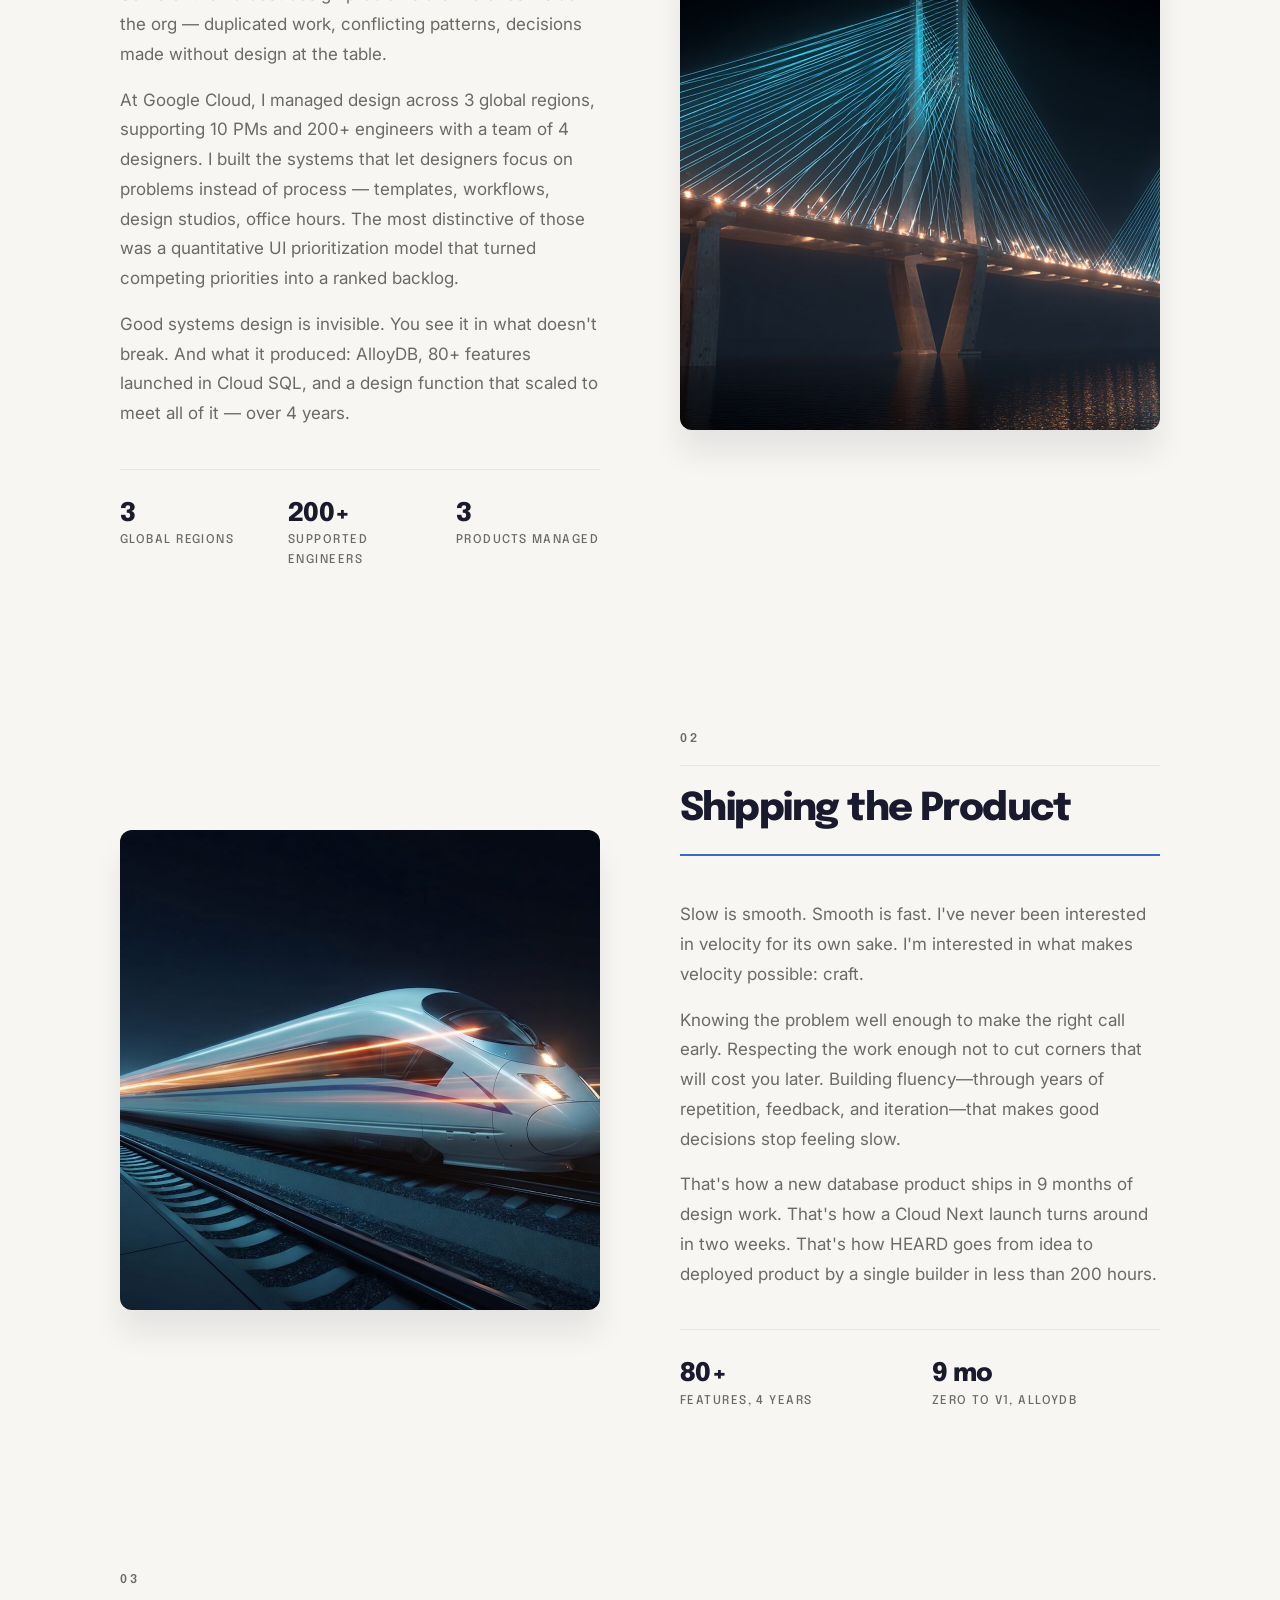
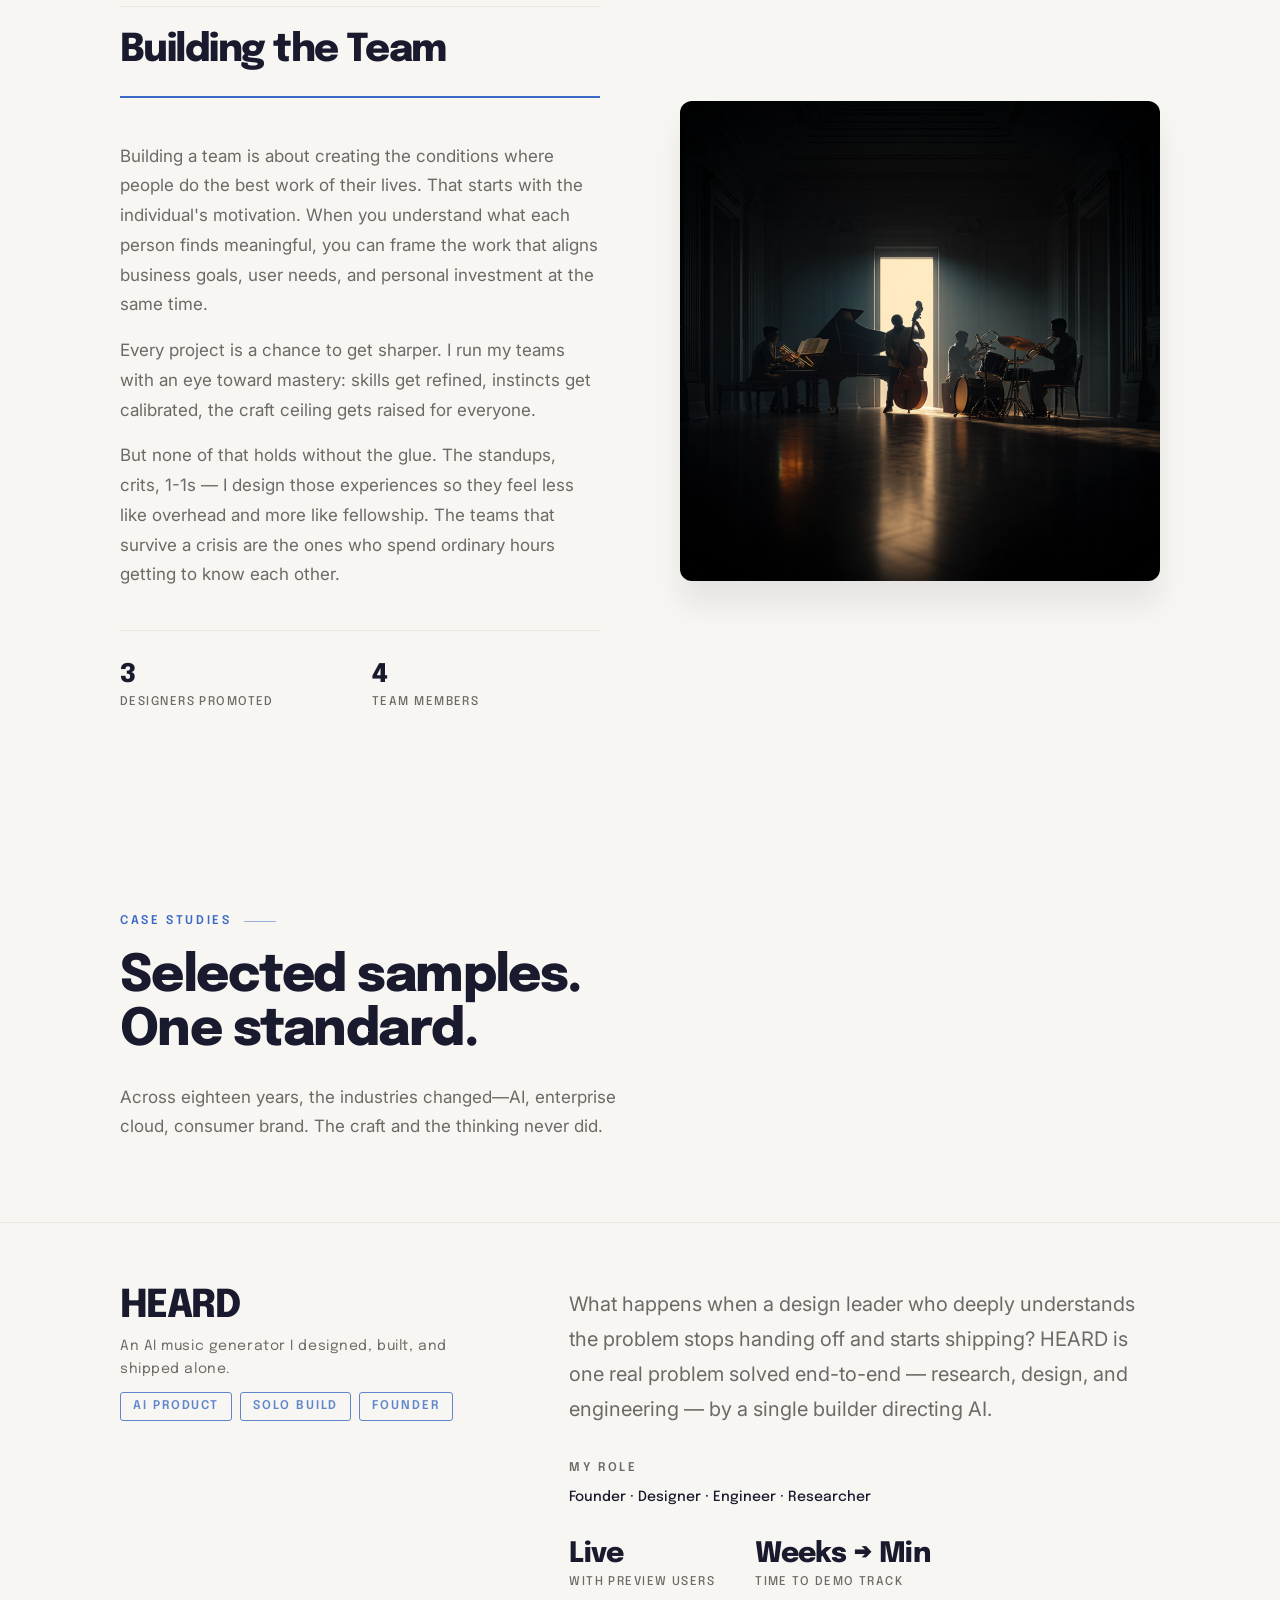
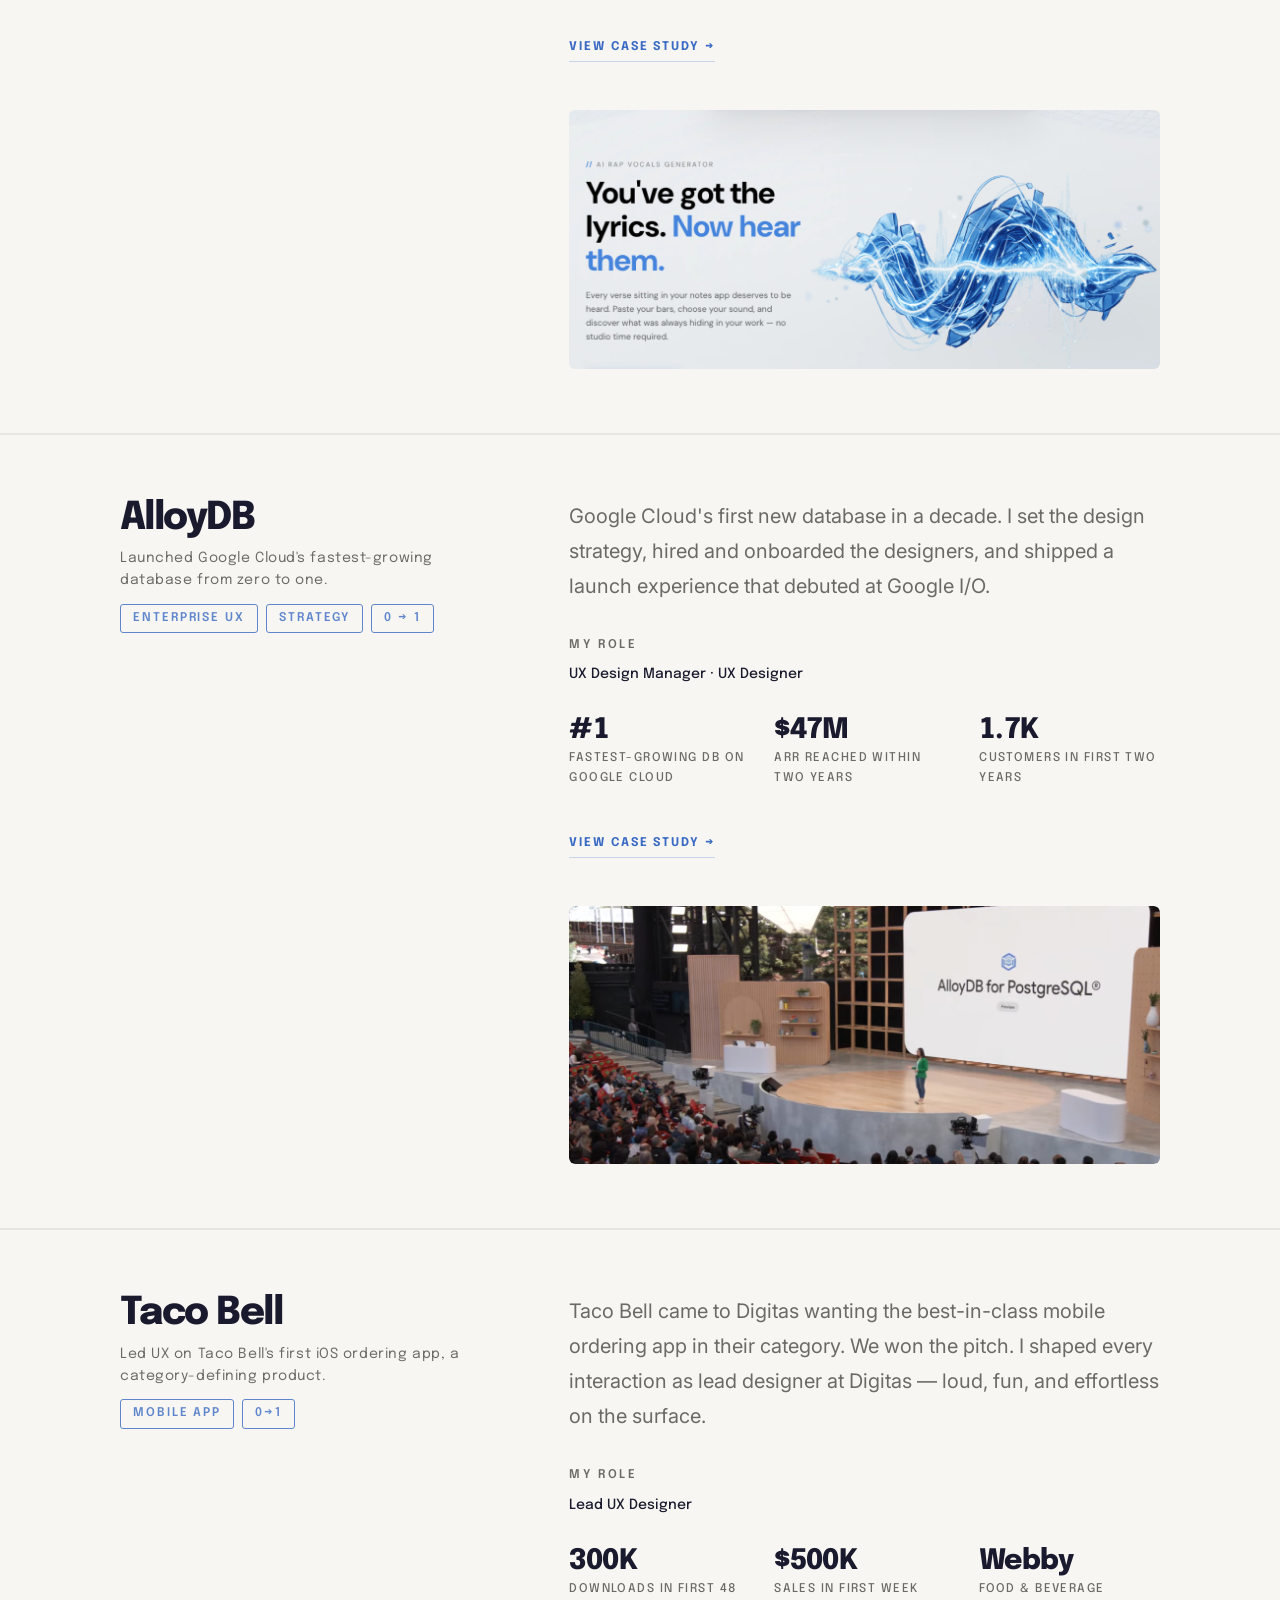
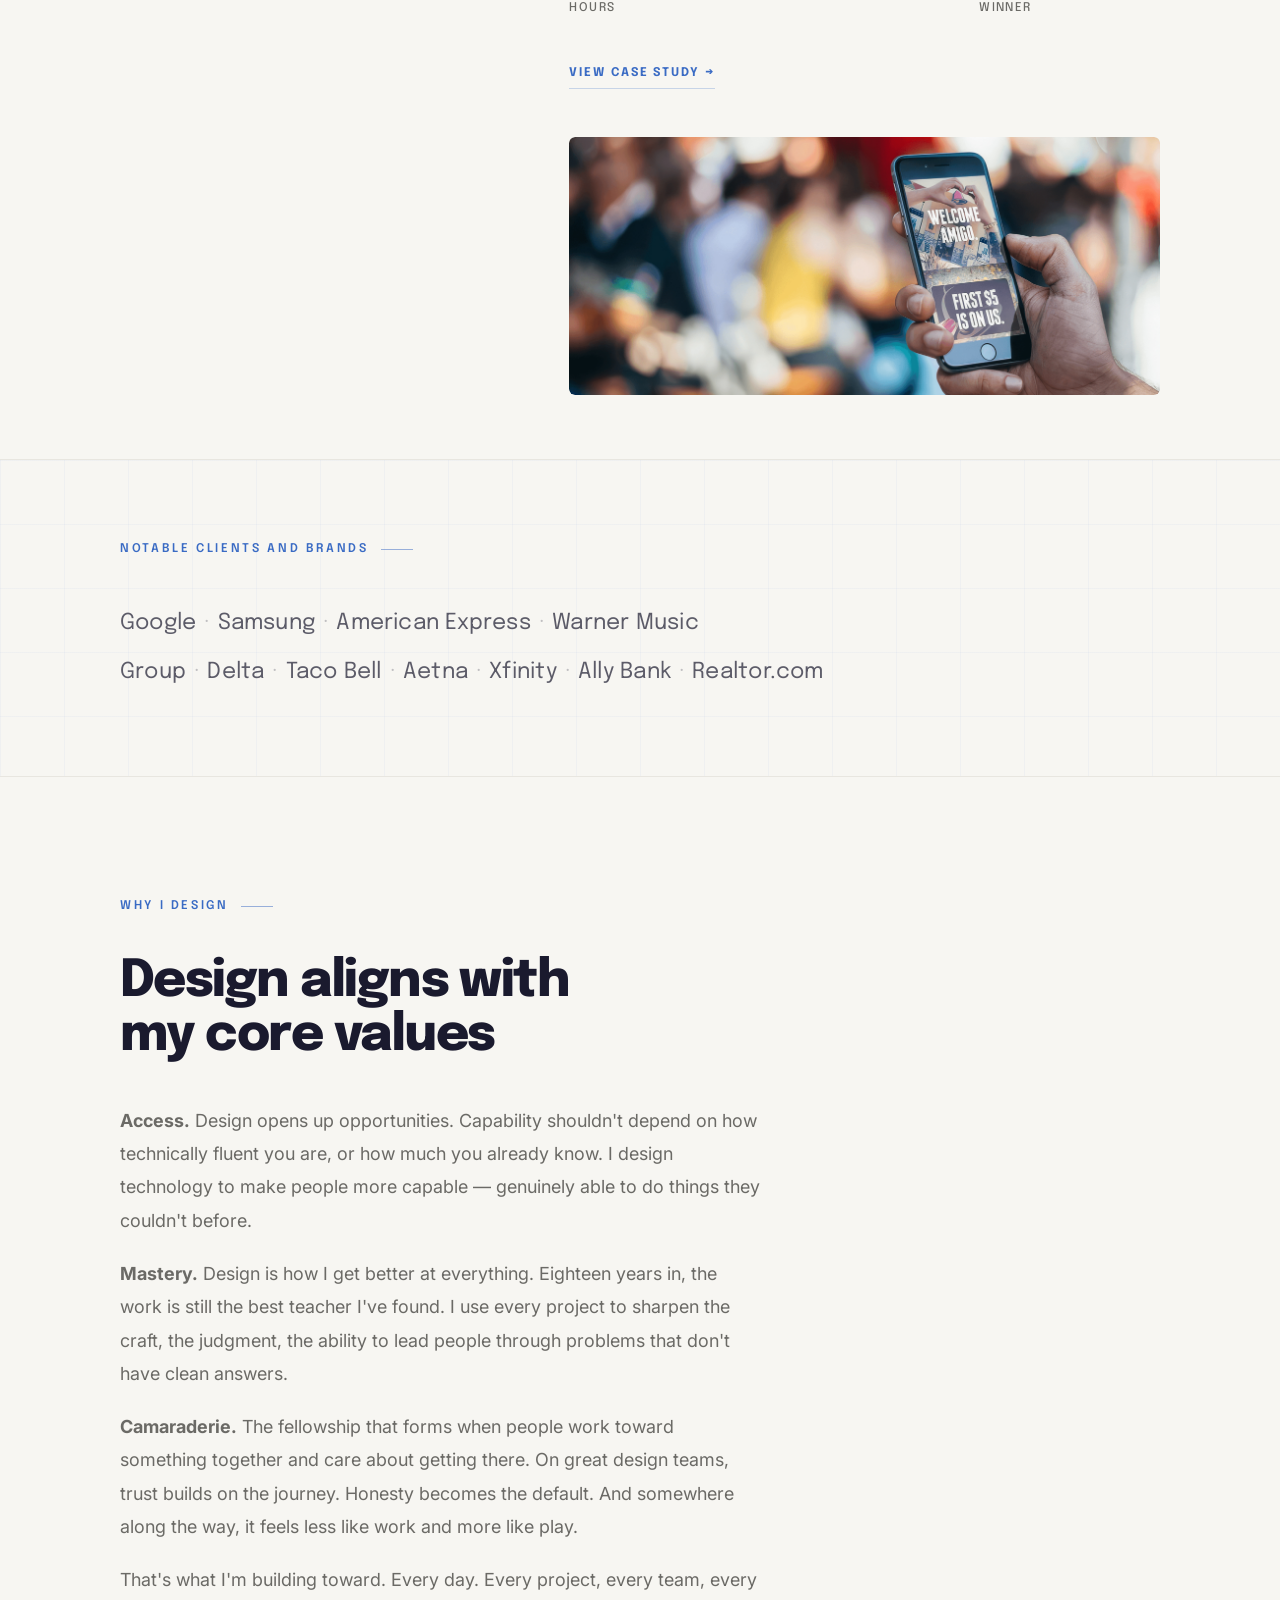
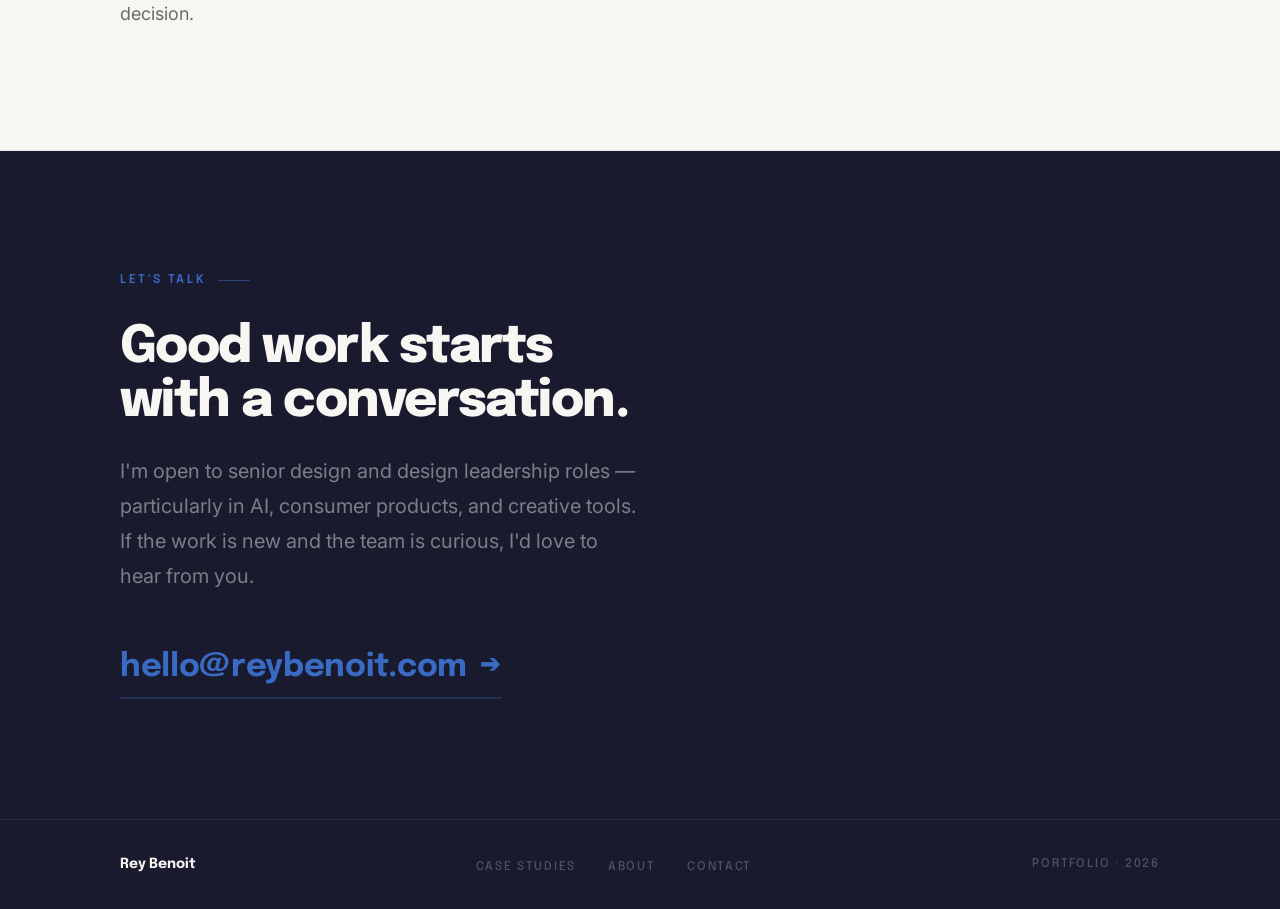
==== commit 36ffc218: "Update home page portrait to new square profile photo Swap in rey-benoit-profile.jpg, make the portr" ====
--- a/index.html
+++ b/index.html
@@ -333,7 +333,7 @@
   display: grid;
   grid-template-columns: 1fr 340px;
   gap: var(--space-11);
-  align-items: center;
+  align-items: start;
 }
 
 .who-body .label {
@@ -362,11 +362,10 @@
 .who-body p:last-child { margin-bottom: 0; }
 
 .who-portrait {
-  aspect-ratio: 3 / 4;
+  aspect-ratio: 1 / 1;
   background: var(--mid);
   position: relative;
   overflow: hidden;
-  border-top: 3px solid var(--accent);
 }
 
 .who-portrait img {
@@ -374,21 +373,6 @@
   height: 100%;
   object-fit: cover;
   display: block;
-}
-
-.who-portrait-caption {
-  position: absolute;
-  bottom: 0;
-  left: 0;
-  right: 0;
-  padding: var(--space-4) var(--space-5);
-  background: linear-gradient(to top, rgb(var(--text-rgb) / var(--alpha-hover)) 0%, transparent 100%);
-  font-family: var(--font-d);
-  font-size: var(--text-eyebrow-size);
-  font-weight: var(--text-eyebrow-weight);
-  letter-spacing: var(--text-eyebrow-tracking);
-  text-transform: var(--text-eyebrow-transform);
-  color: rgb(var(--text-light-rgb) / var(--alpha-muted));
 }
 
 /* ── IMPACT ── */
@@ -1059,8 +1043,8 @@
   :root { --pad: 32px; }
 
   .who-grid { grid-template-columns: 1fr; gap: var(--space-9); }
-  .who-portrait { aspect-ratio: 4 / 3; max-width: 100%; }
-  .who-portrait img { object-position: top; }
+  .who-portrait { aspect-ratio: 1 / 1; max-width: 100%; }
+  .who-portrait img { object-position: center; }
 
   .outcome-grid { grid-template-columns: repeat(2, 1fr); }
   .outcome-item { padding: var(--space-8) 0; border-right: none; border-top: 1px solid rgb(var(--text-light-rgb) / var(--alpha-faint)); }
@@ -1176,8 +1160,7 @@
       </div>
 
       <div class="who-portrait">
-        <img src="assets/rey-benoit.jpeg" alt="Rey Benoit" loading="lazy">
-        <div class="who-portrait-caption">Rey Benoit</div>
+        <img src="assets/rey-benoit-profile.jpg" alt="Rey Benoit" loading="lazy">
       </div>
 
     </div>
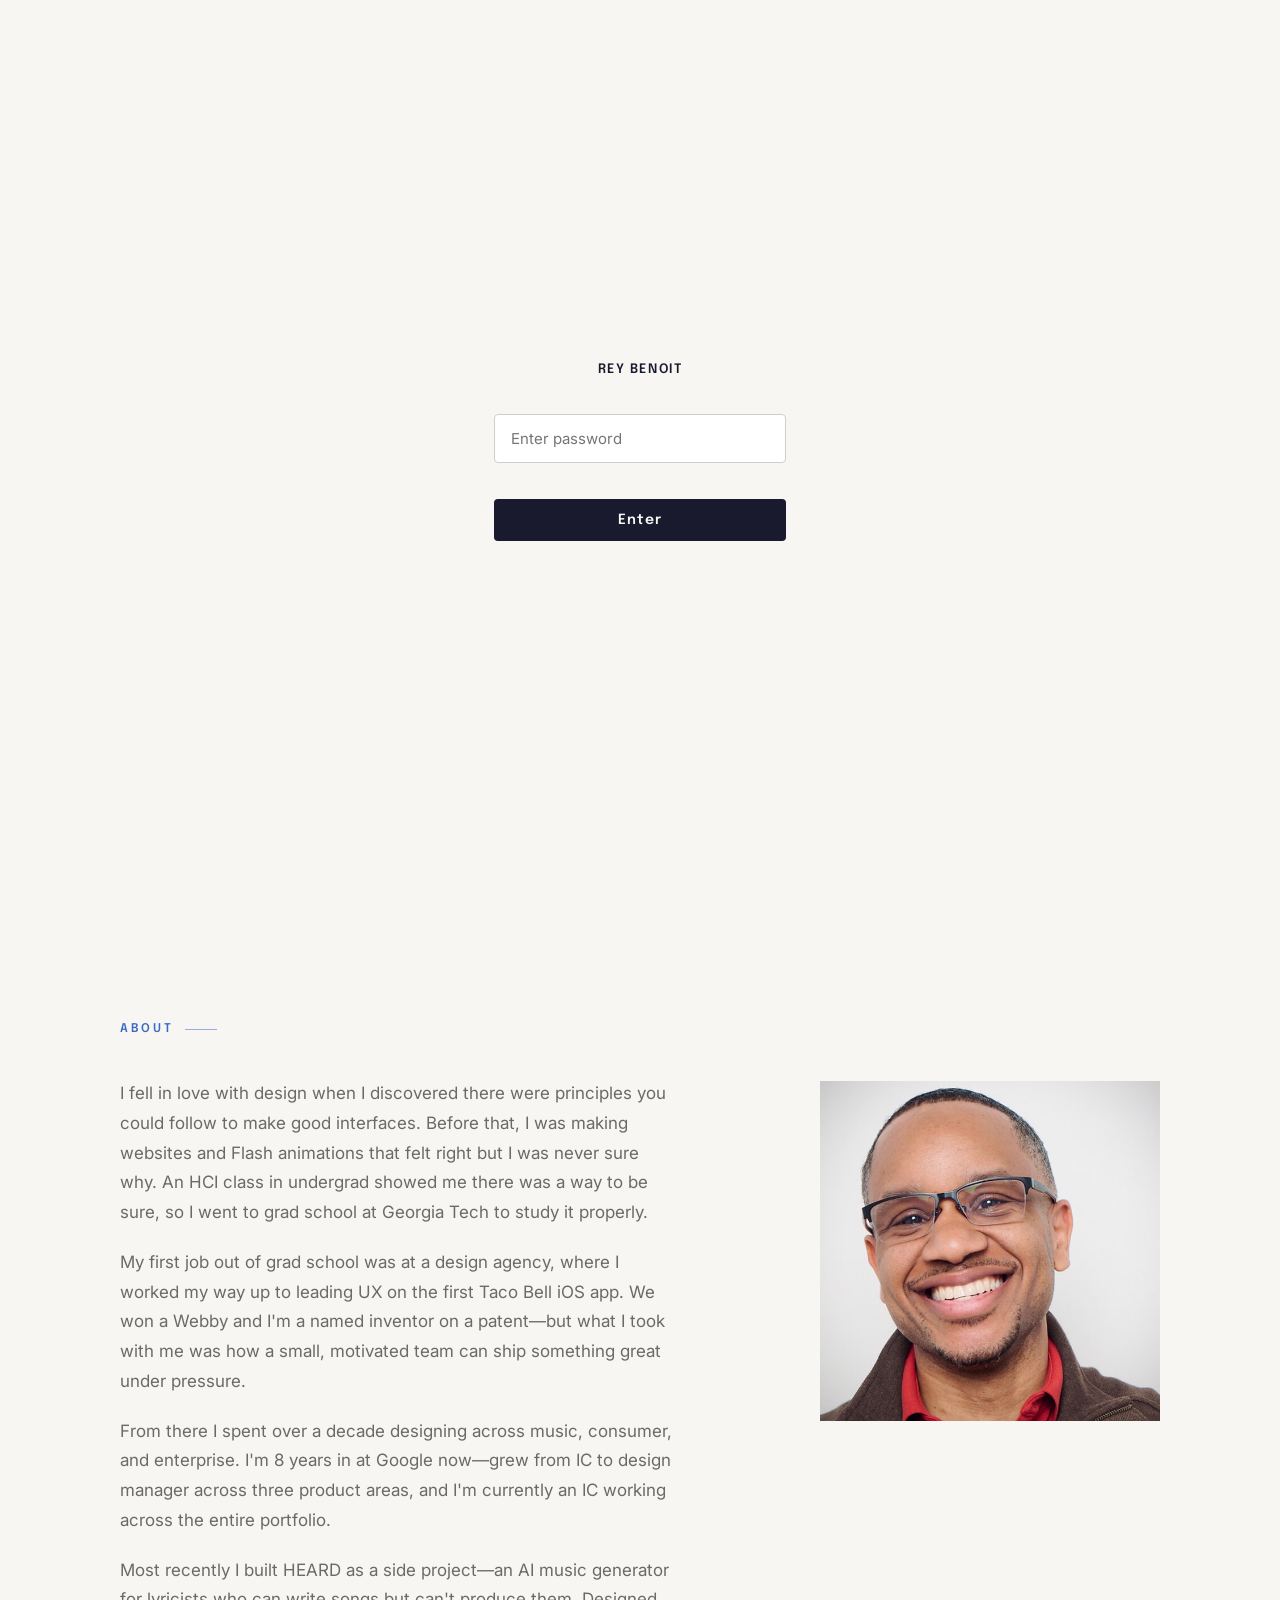
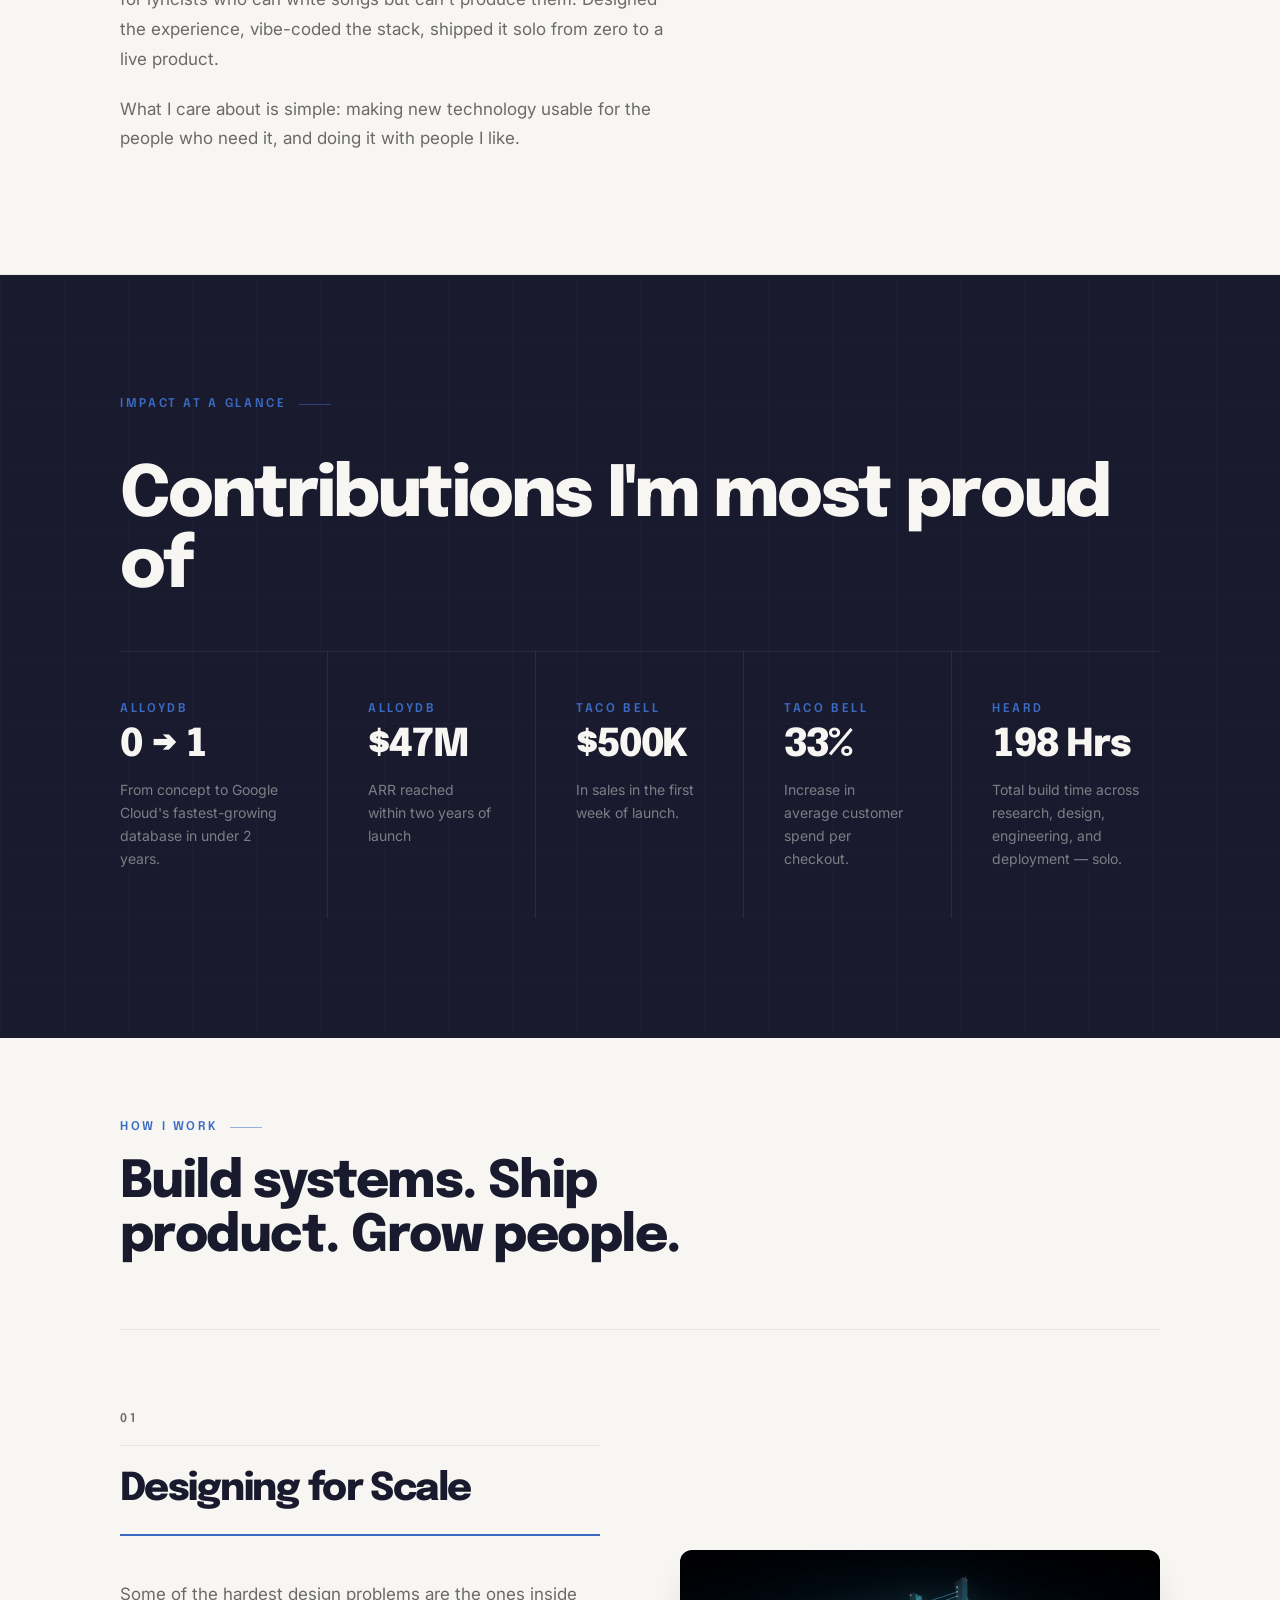
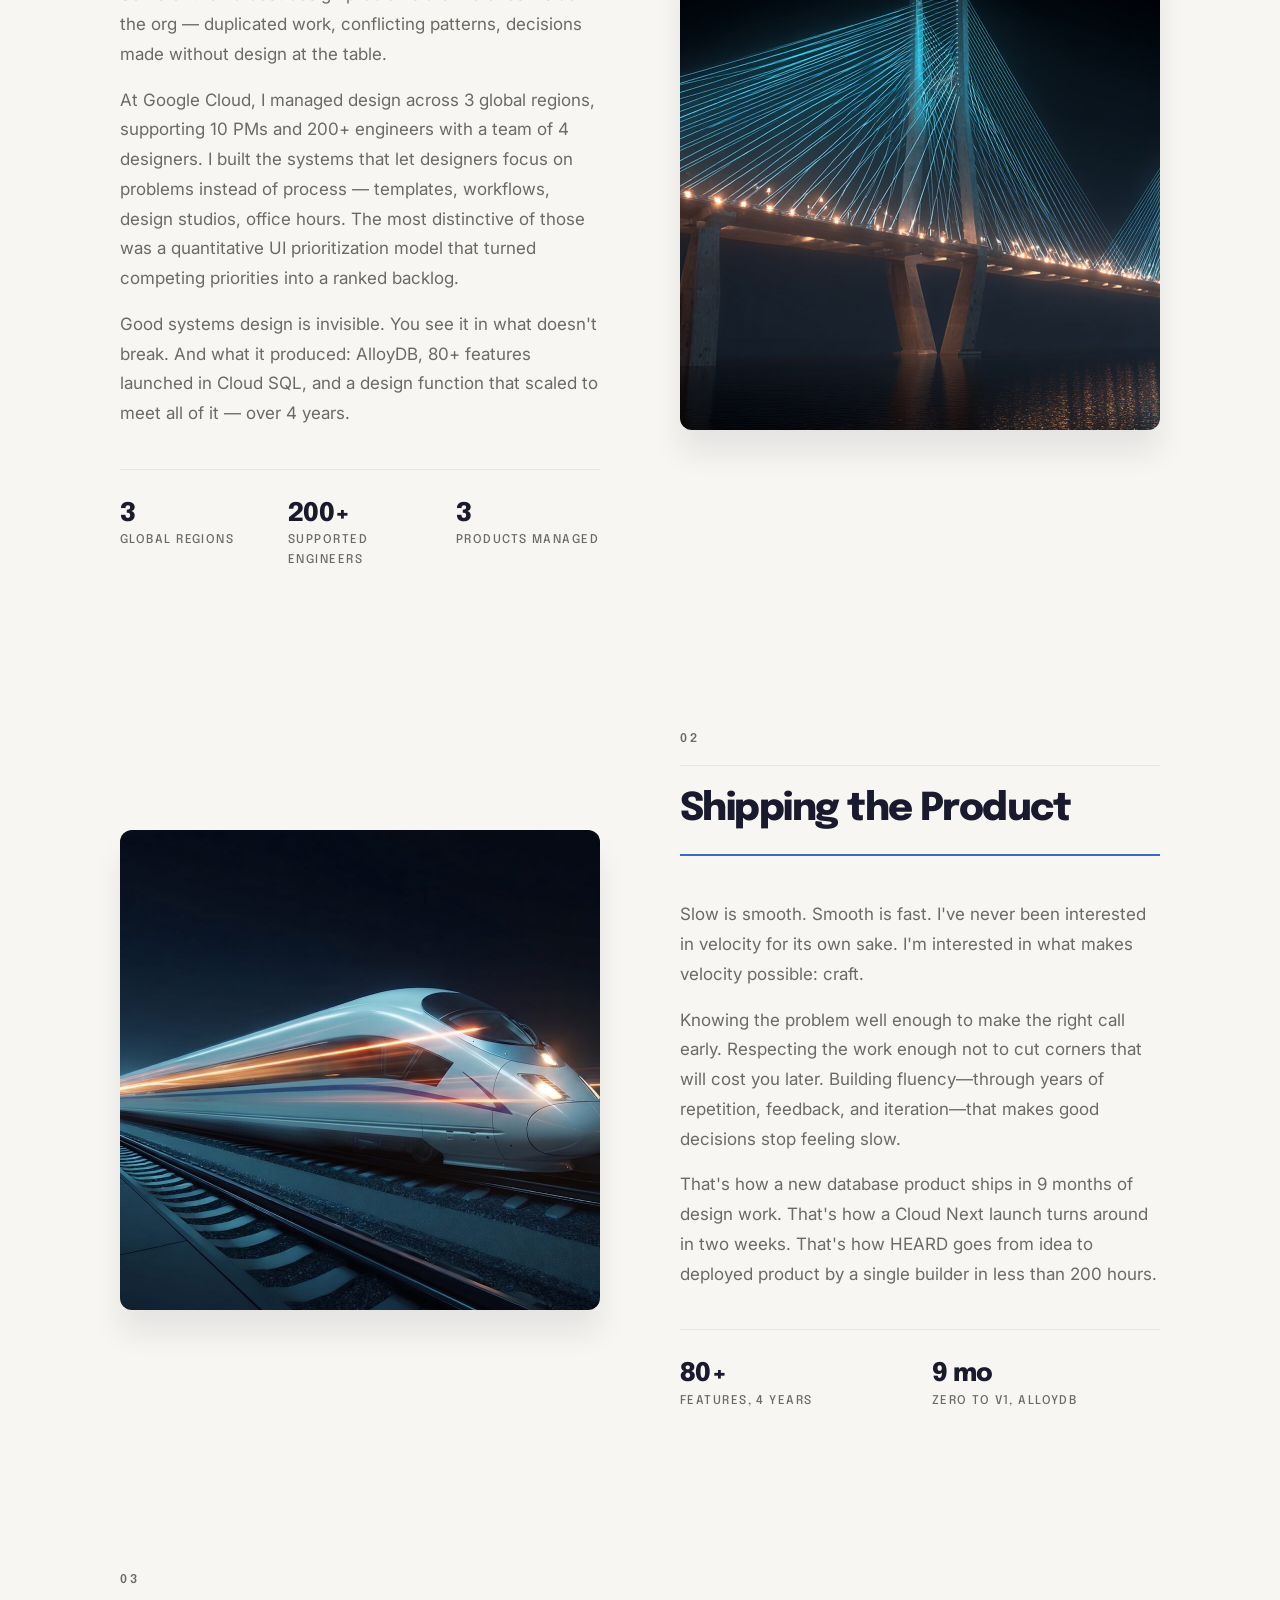
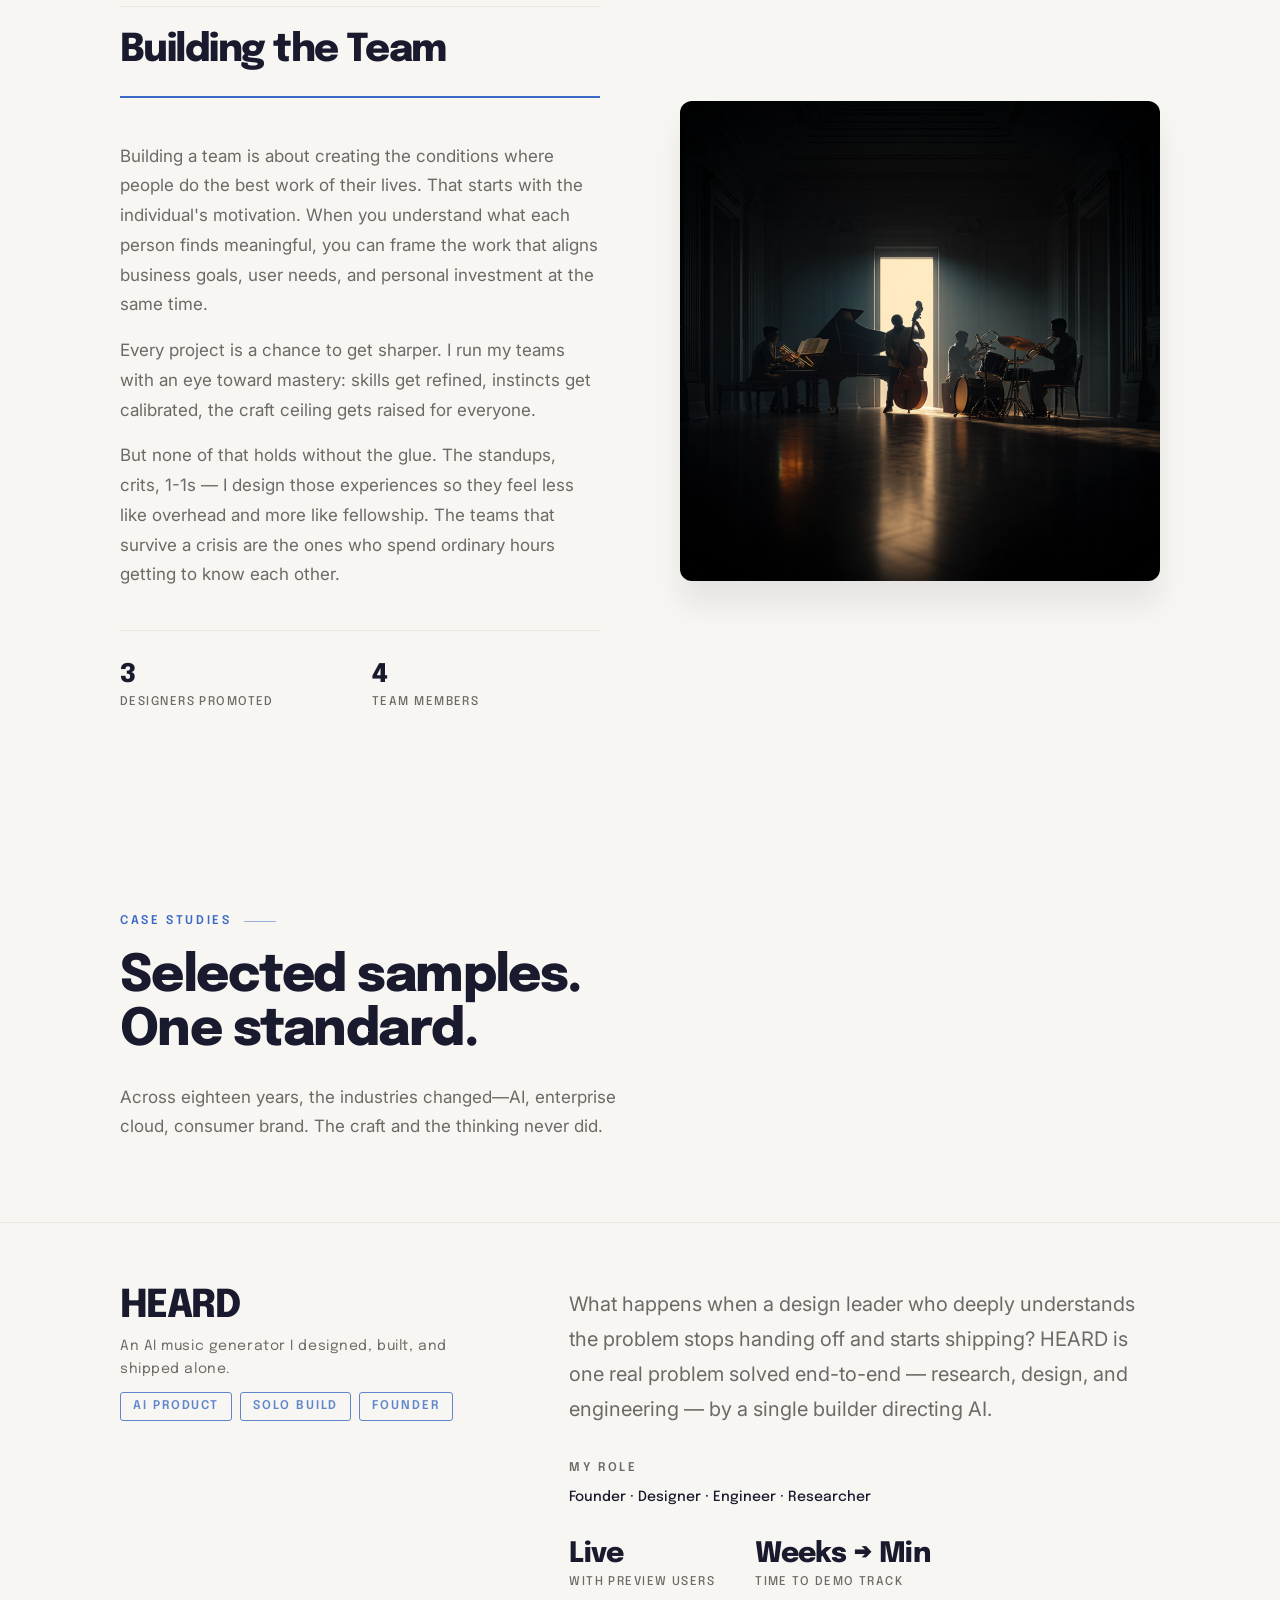
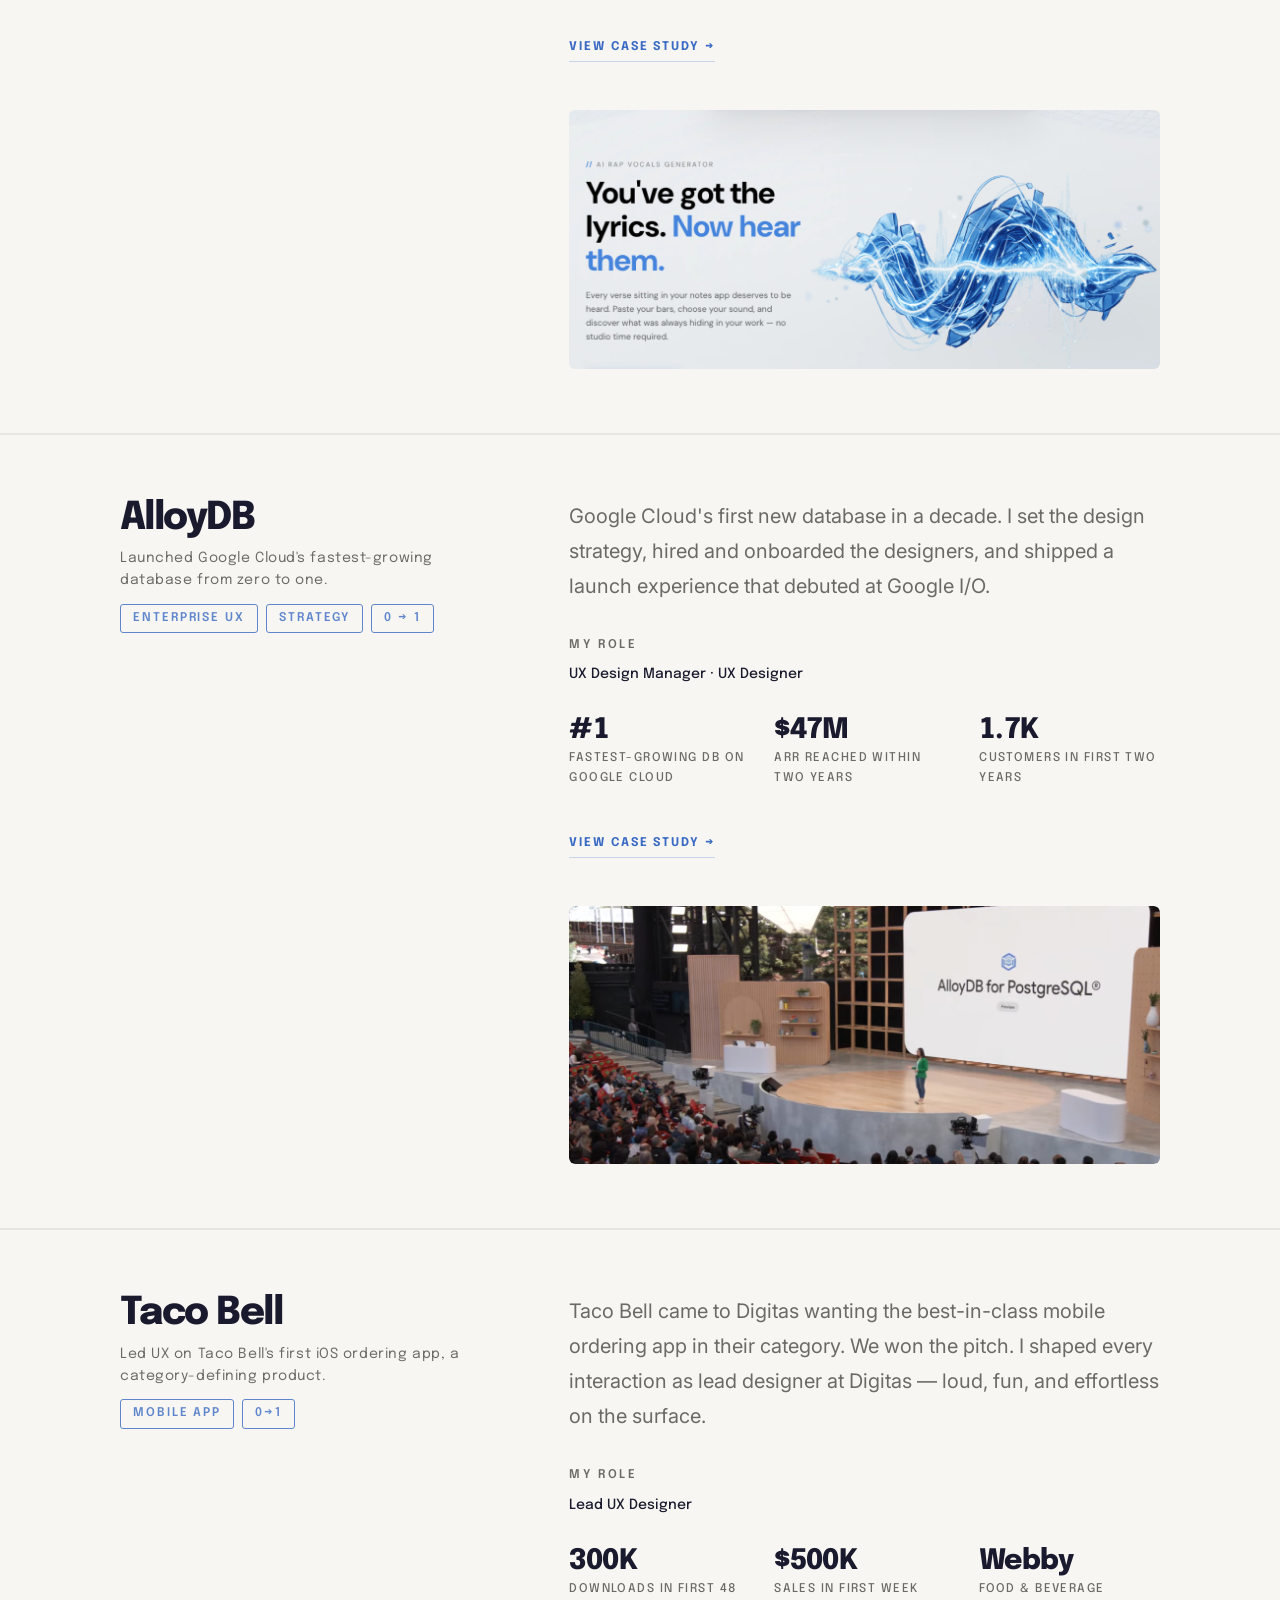
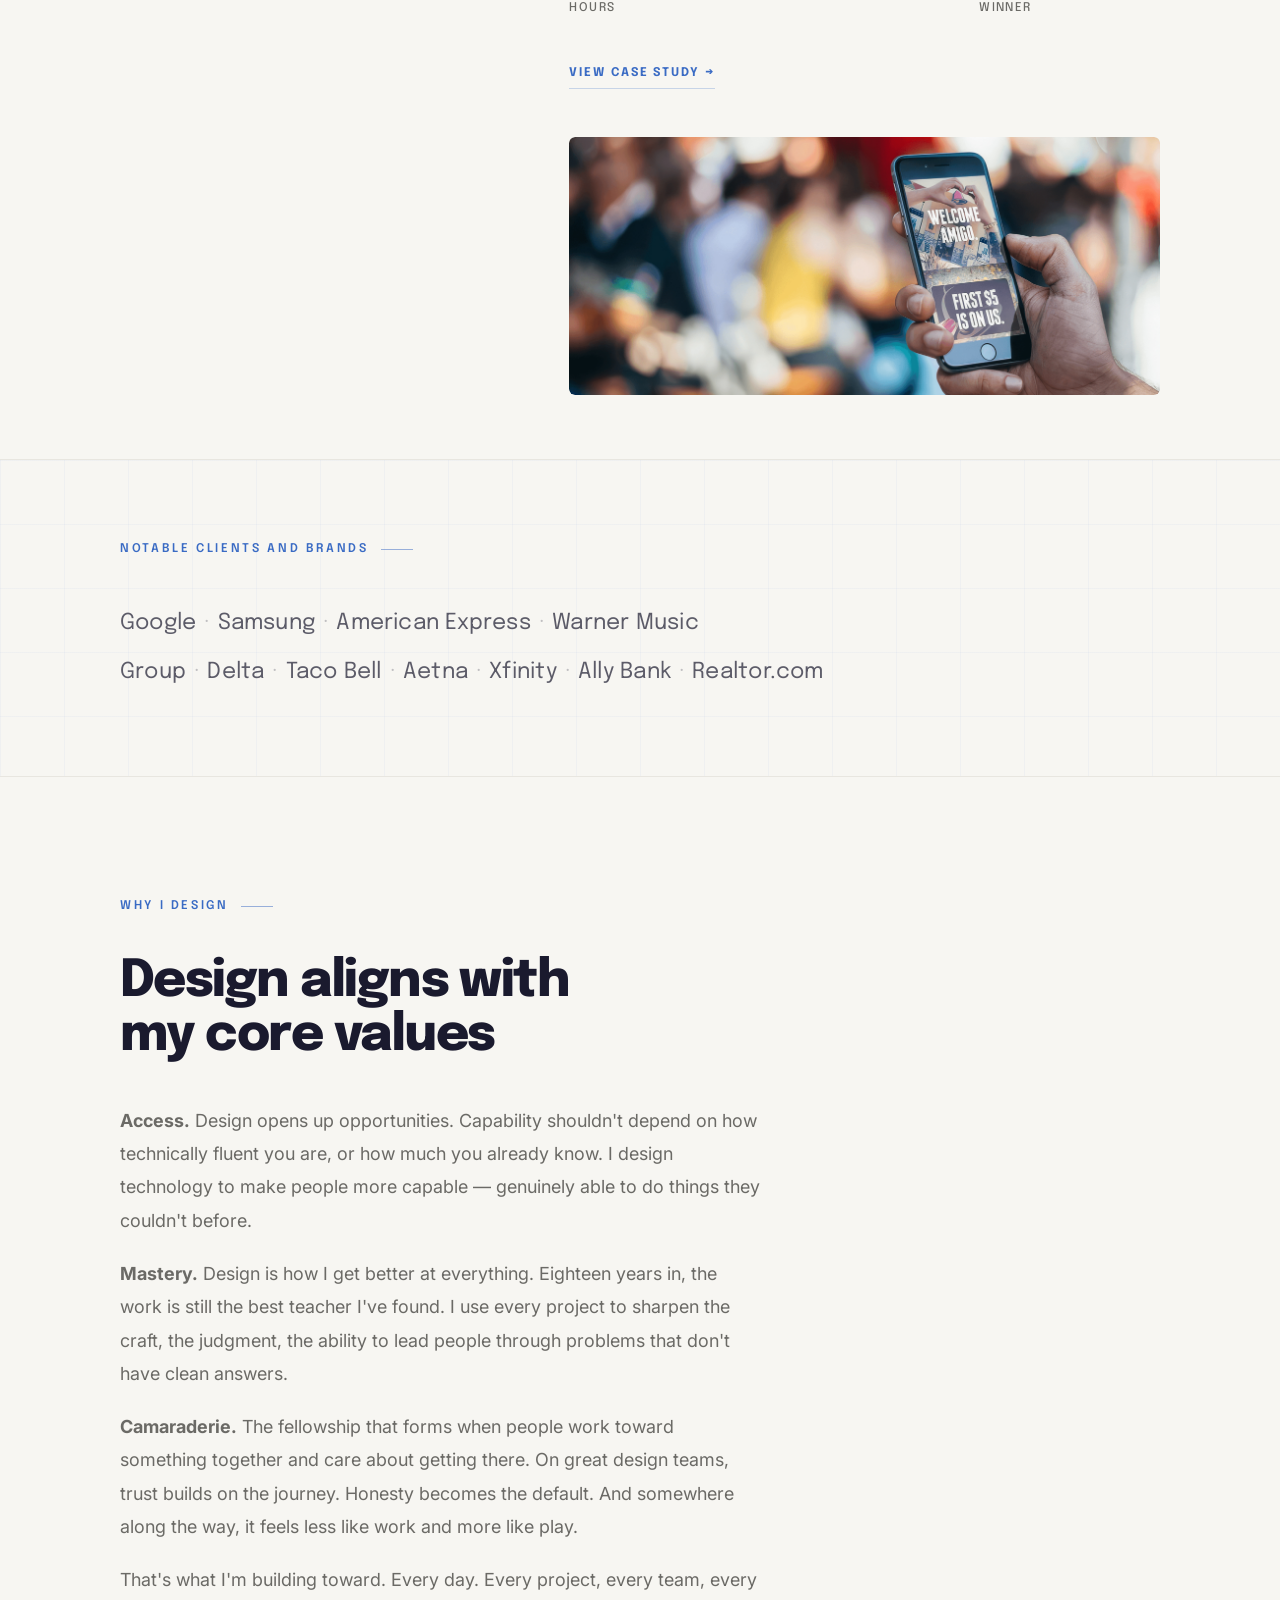
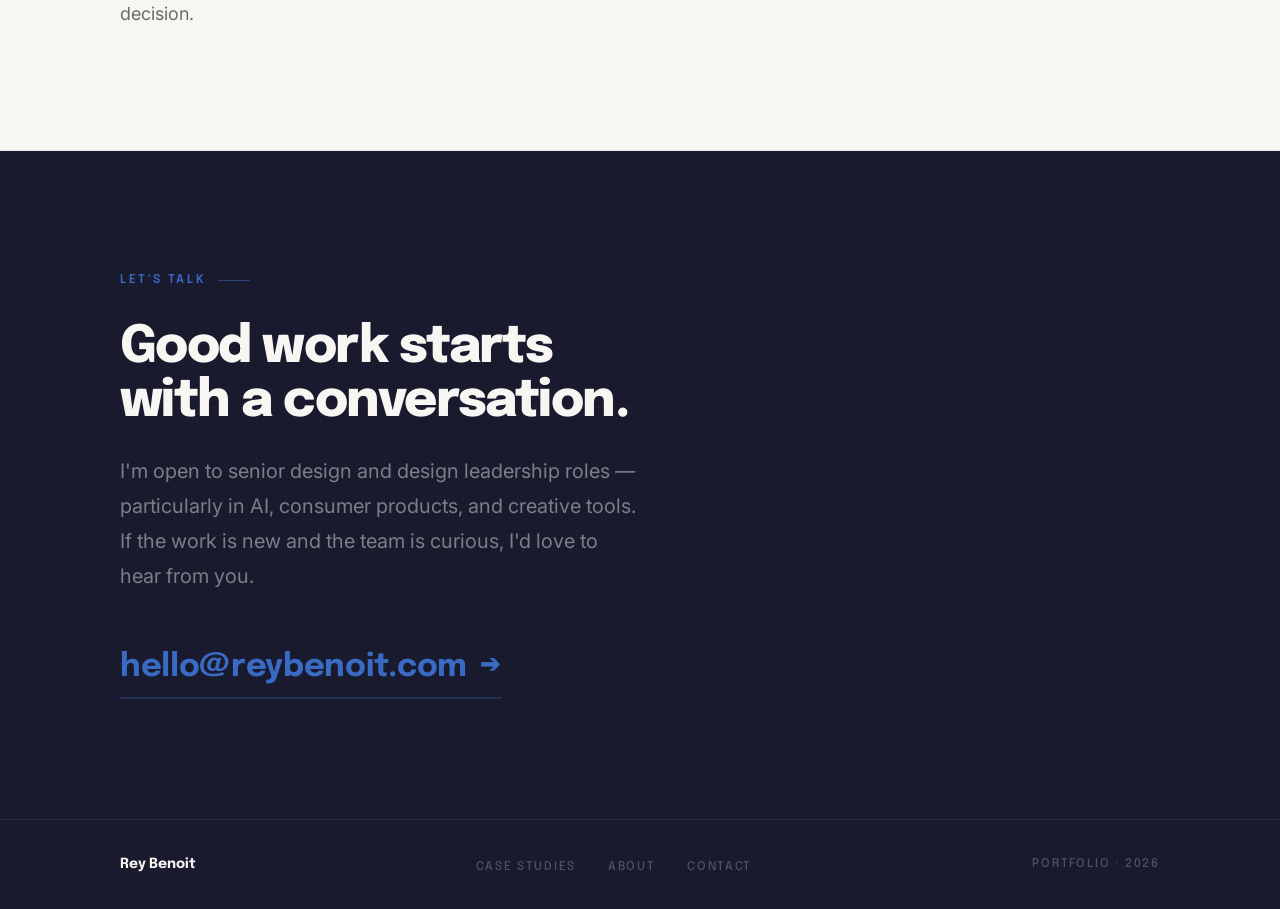
==== commit b8c79a14: "Align desktop portrait top with adjacent lede paragraph Offset the portrait by the "About" label hei" ====
--- a/index.html
+++ b/index.html
@@ -366,6 +366,8 @@
   background: var(--mid);
   position: relative;
   overflow: hidden;
+  /* align top with the lede paragraph (skip the "About" label + its margin) */
+  margin-top: calc(var(--text-eyebrow-size) * var(--text-body-leading) + var(--space-8));
 }
 
 .who-portrait img {
@@ -1043,7 +1045,7 @@
   :root { --pad: 32px; }
 
   .who-grid { grid-template-columns: 1fr; gap: var(--space-9); }
-  .who-portrait { aspect-ratio: 1 / 1; max-width: 100%; }
+  .who-portrait { aspect-ratio: 1 / 1; max-width: 100%; margin-top: 0; }
   .who-portrait img { object-position: center; }
 
   .outcome-grid { grid-template-columns: repeat(2, 1fr); }
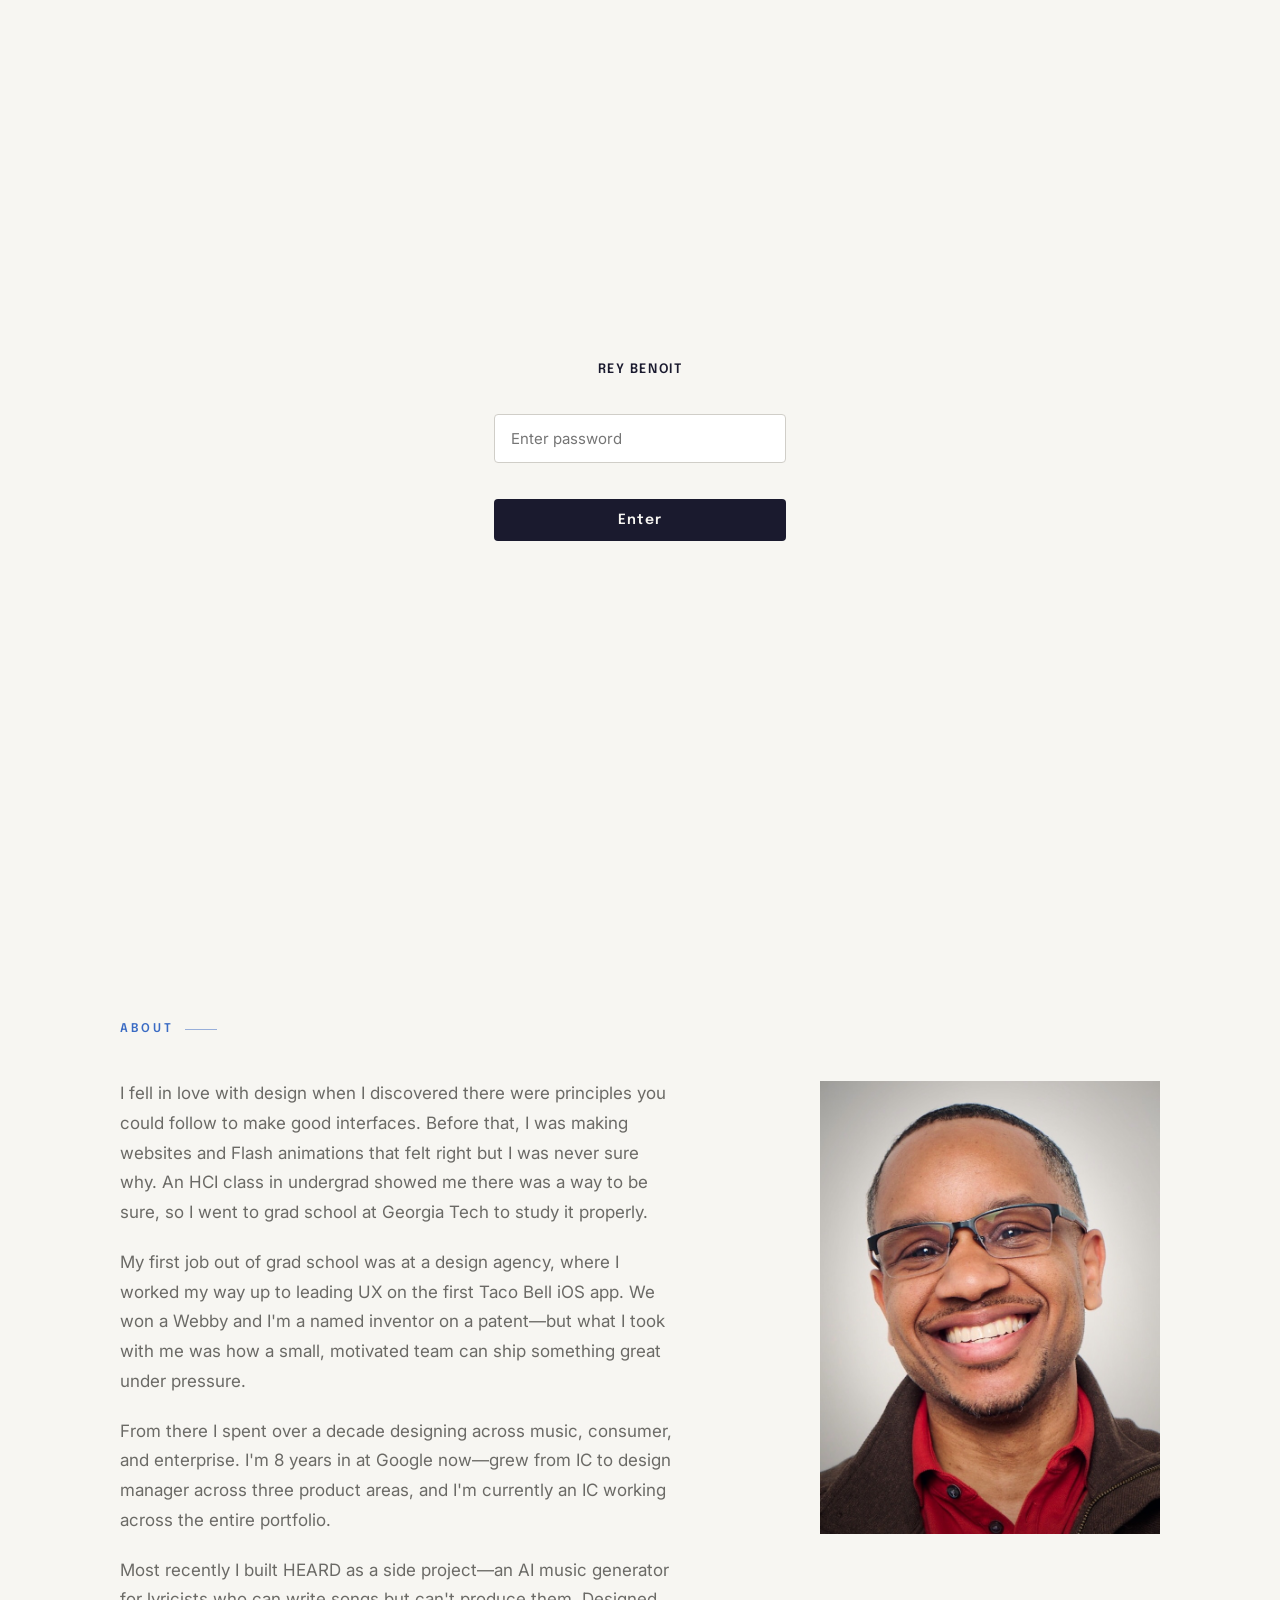
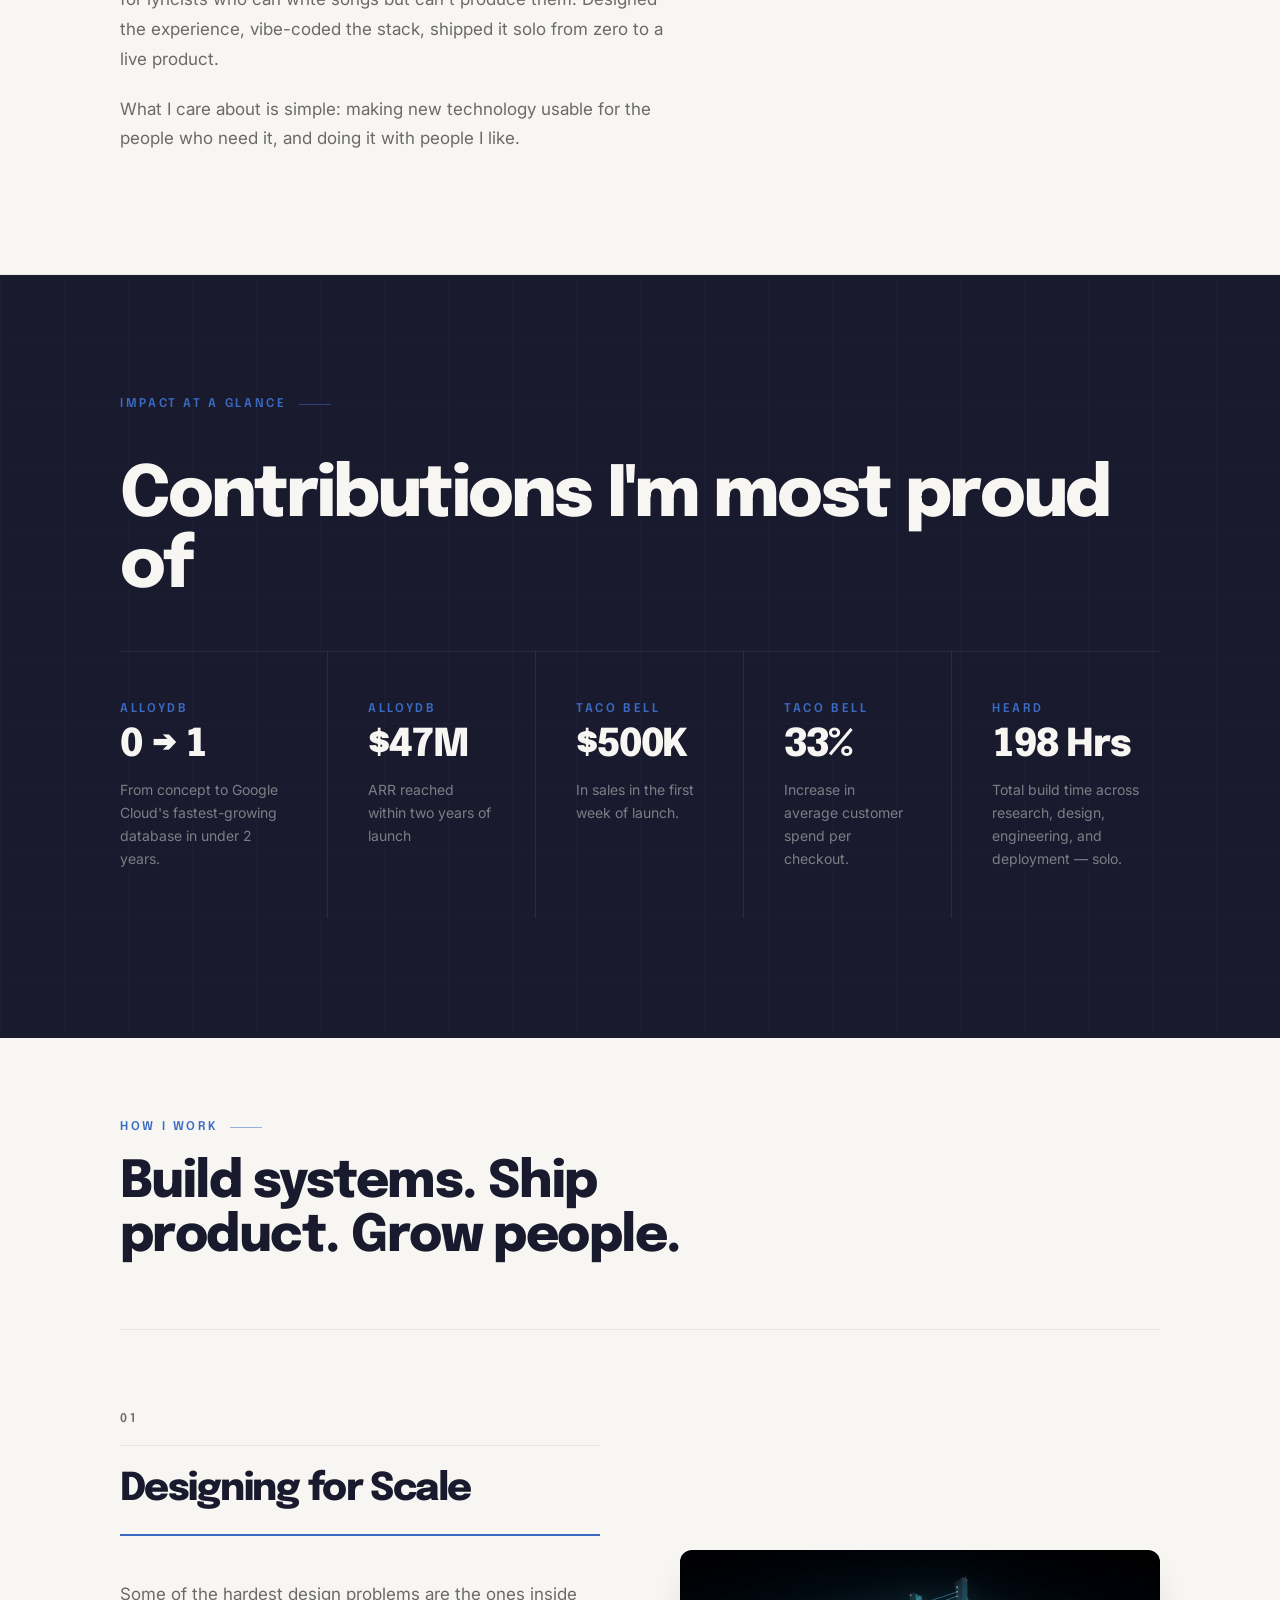
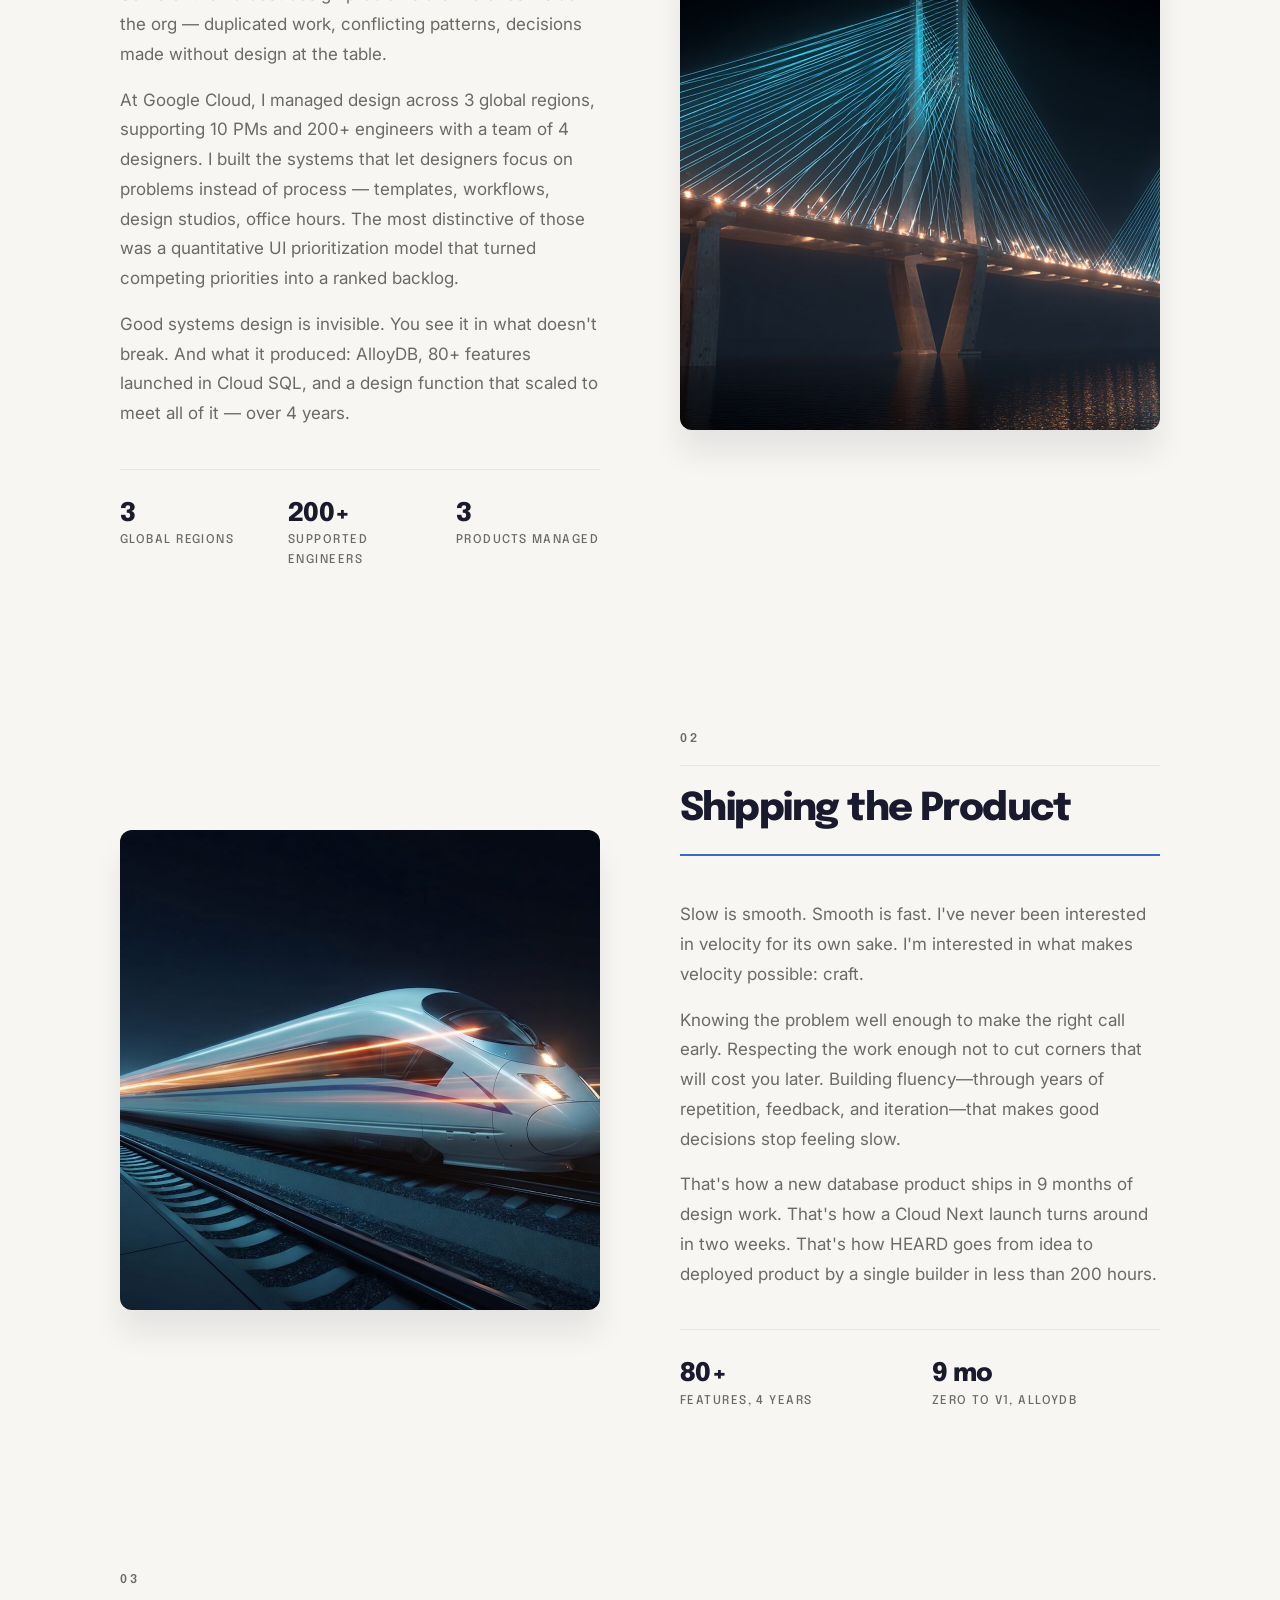
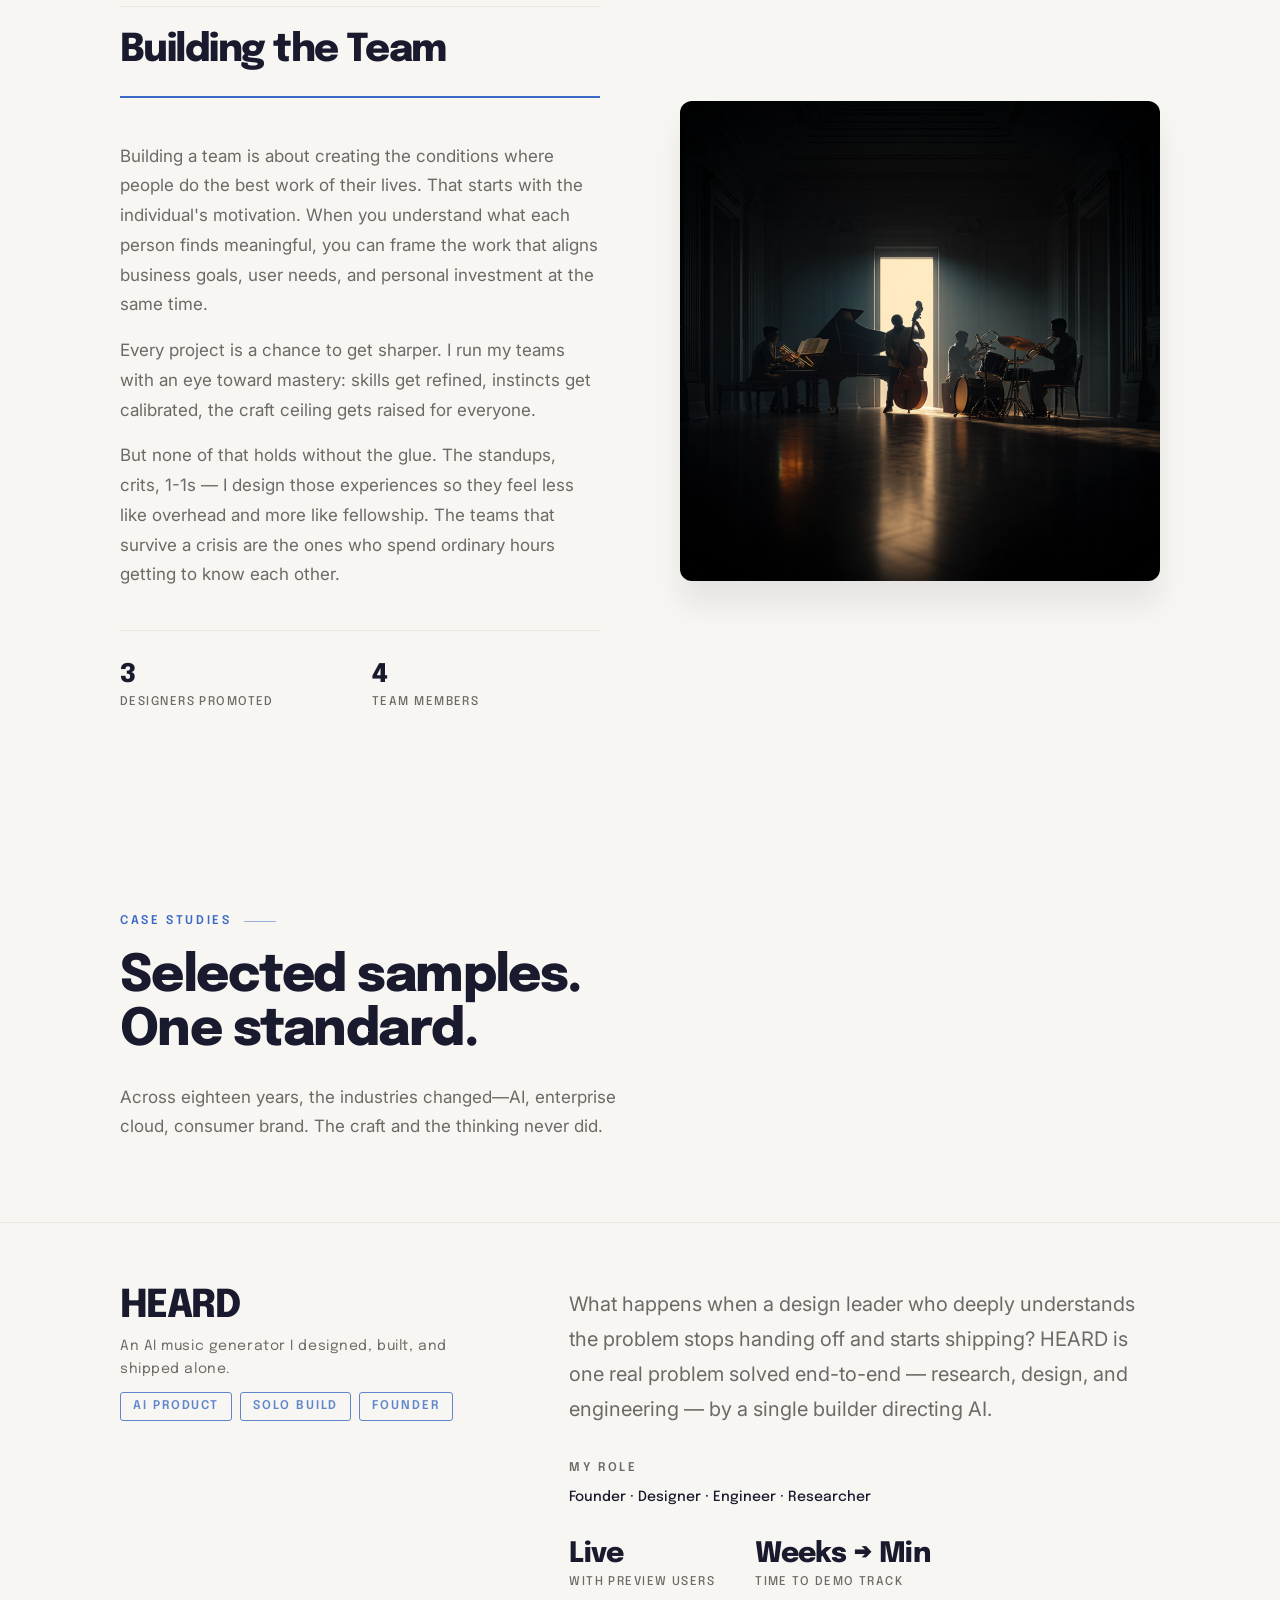
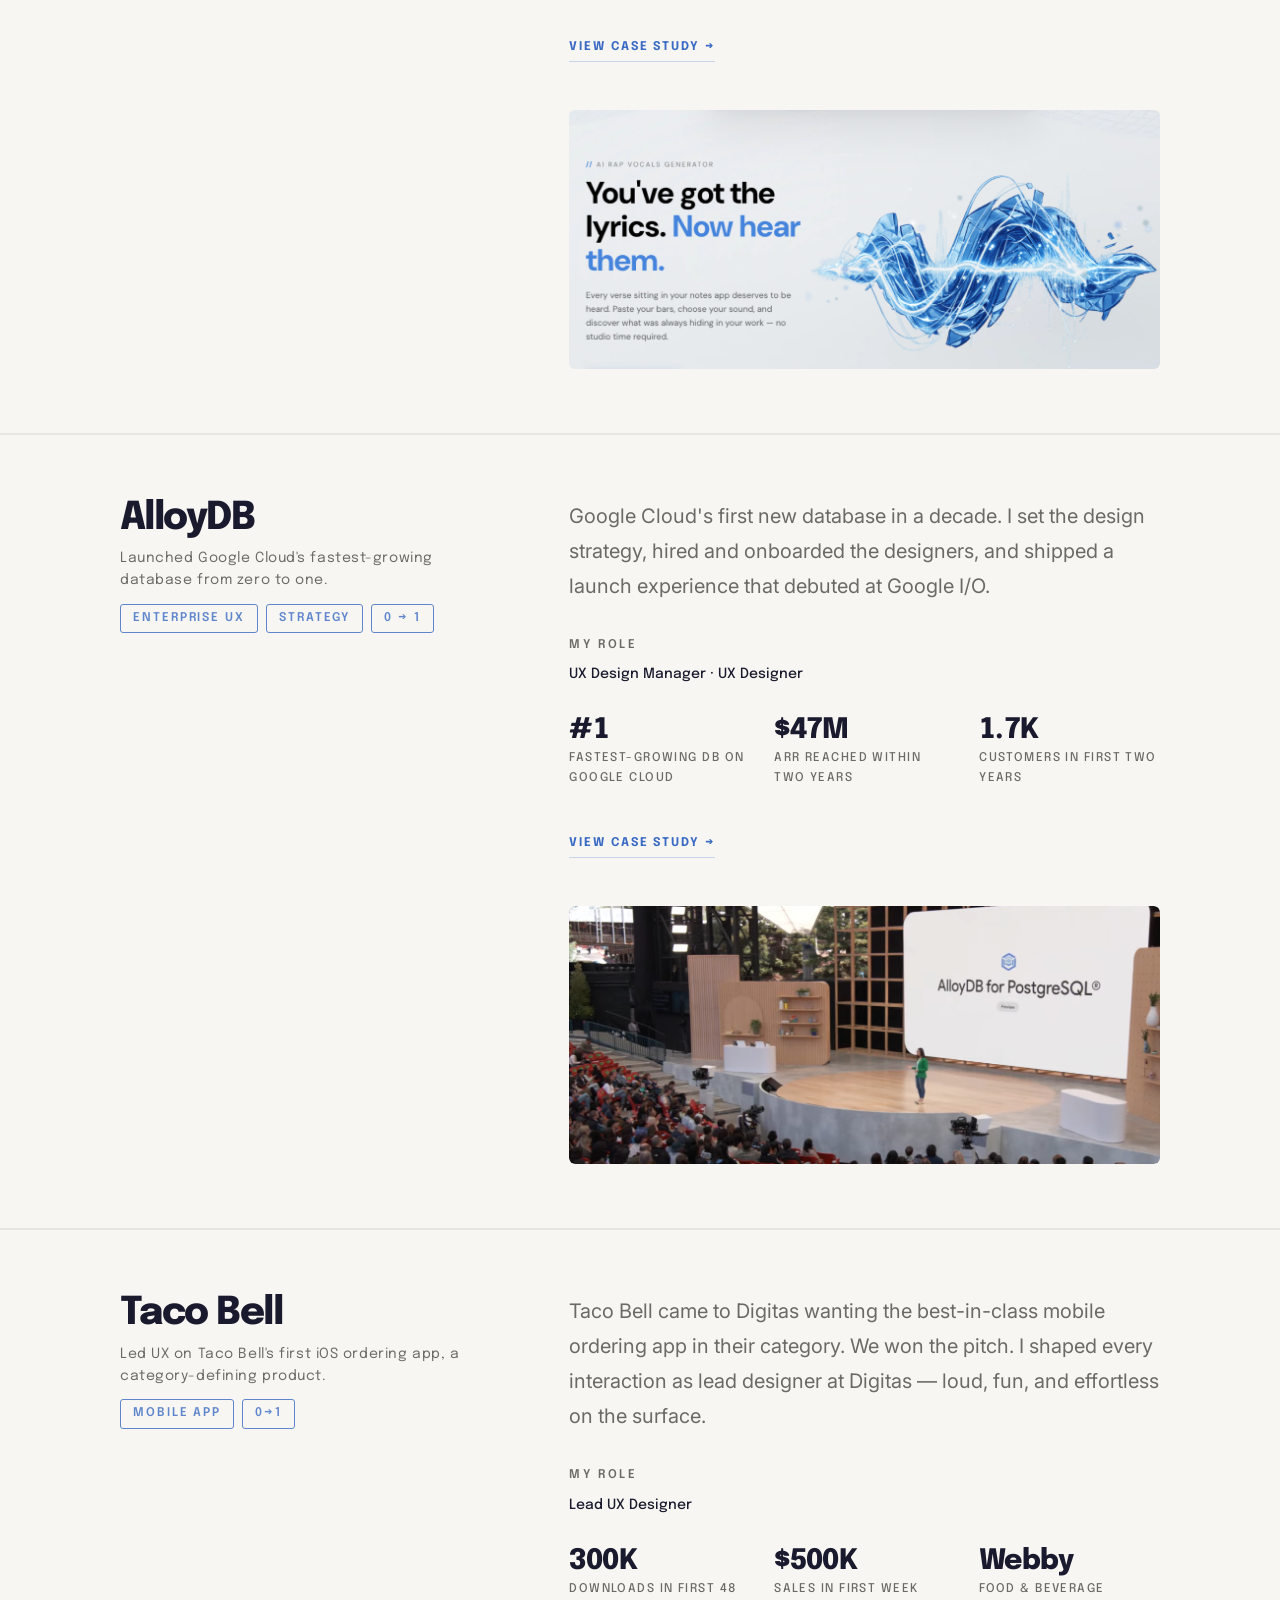
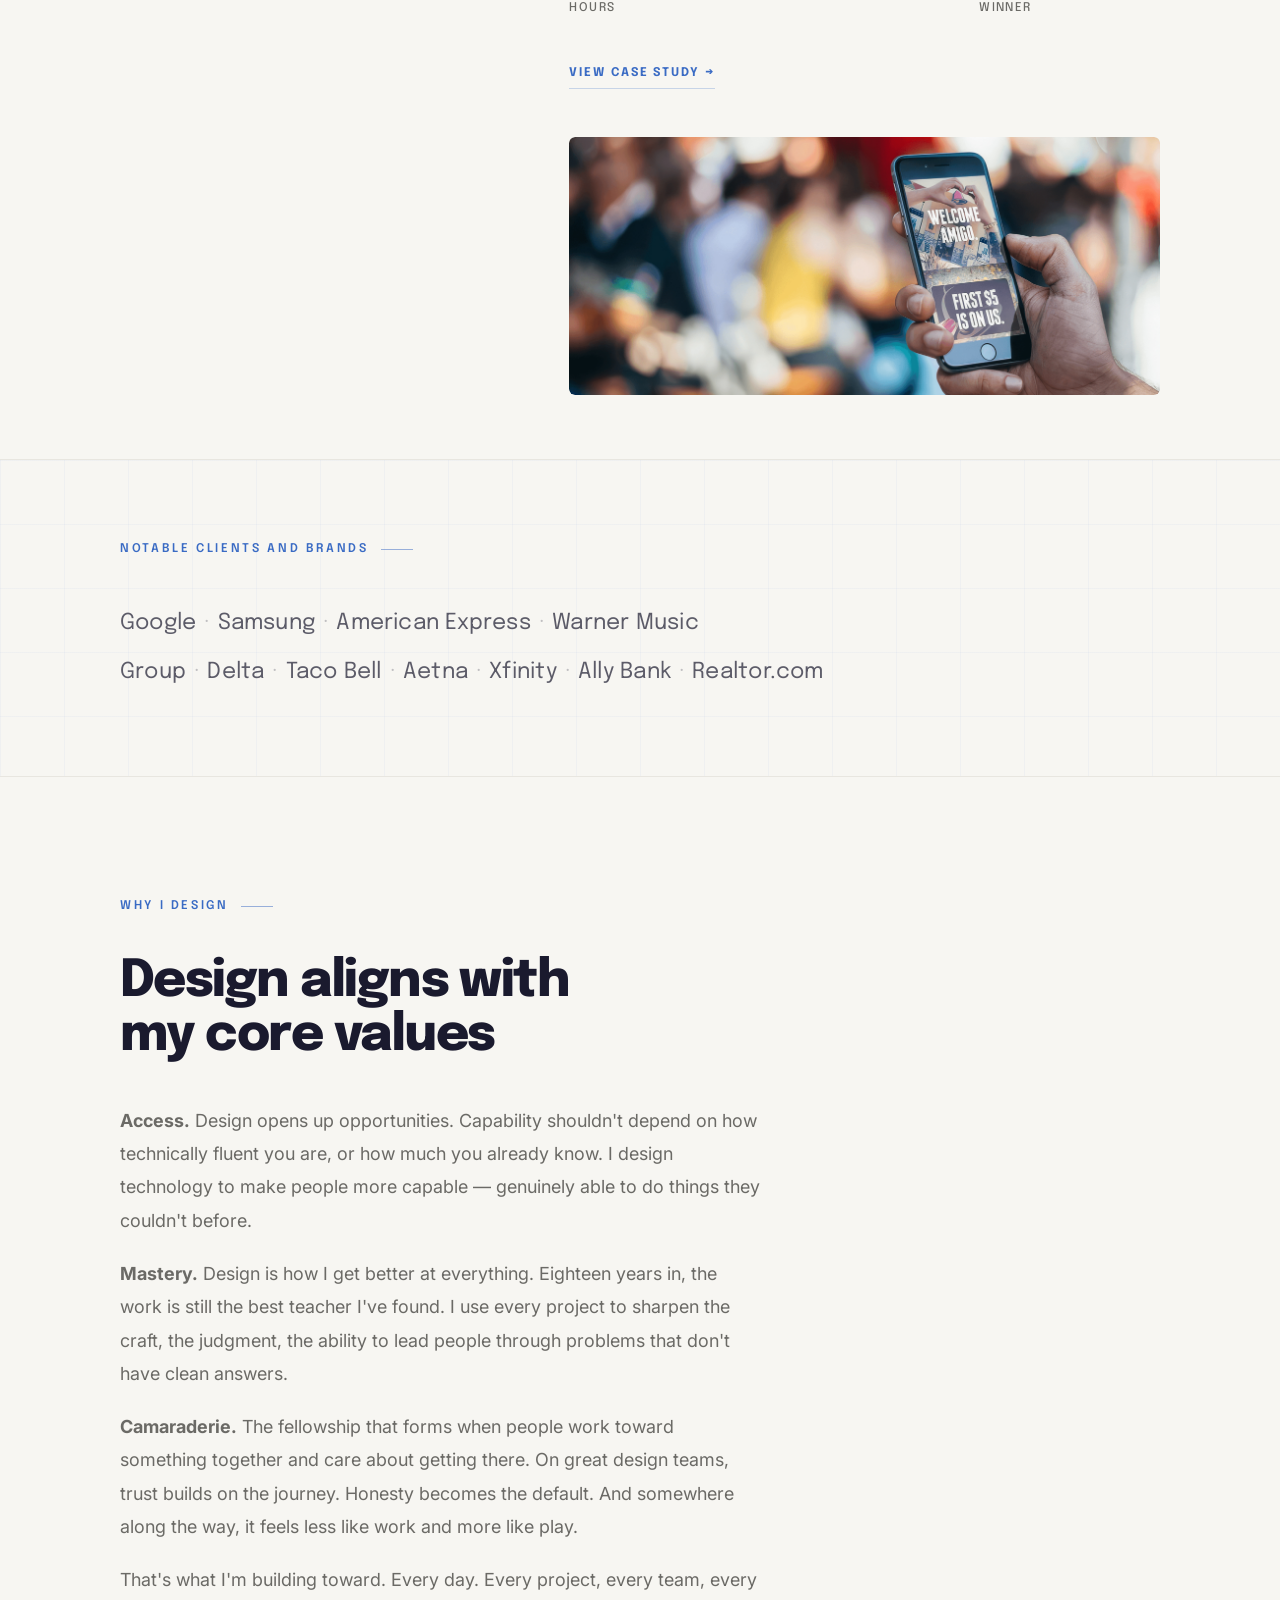
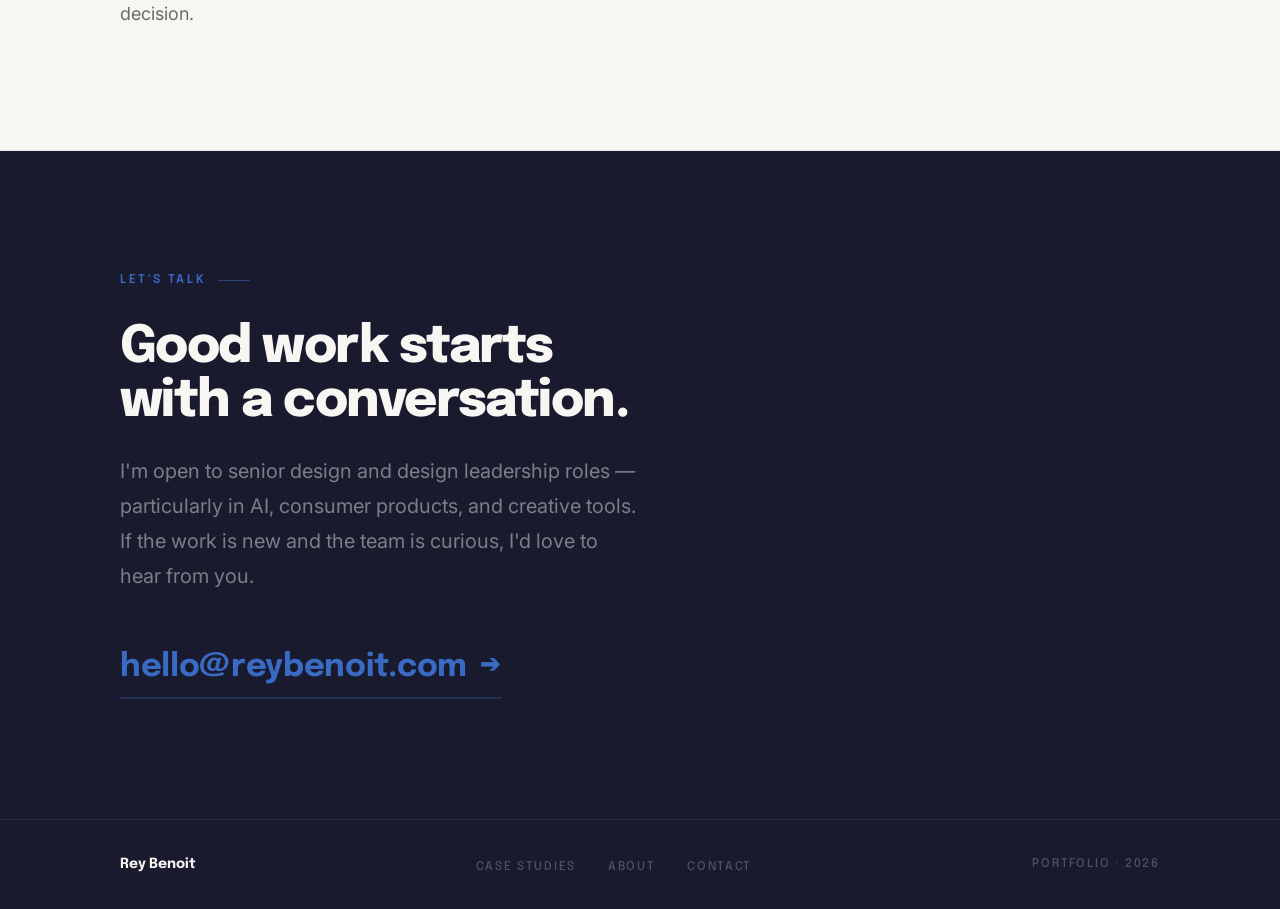
==== commit abbcf3b0: "Update home portrait to rey-profile-3 in 3:4 crop Swap the About-section portrait to the new headsho" ====
--- a/index.html
+++ b/index.html
@@ -362,7 +362,7 @@
 .who-body p:last-child { margin-bottom: 0; }
 
 .who-portrait {
-  aspect-ratio: 1 / 1;
+  aspect-ratio: 3 / 4;
   background: var(--mid);
   position: relative;
   overflow: hidden;
@@ -1045,7 +1045,7 @@
   :root { --pad: 32px; }
 
   .who-grid { grid-template-columns: 1fr; gap: var(--space-9); }
-  .who-portrait { aspect-ratio: 1 / 1; max-width: 100%; margin-top: 0; }
+  .who-portrait { aspect-ratio: 3 / 4; max-width: 340px; margin: 0 auto; }
   .who-portrait img { object-position: center; }
 
   .outcome-grid { grid-template-columns: repeat(2, 1fr); }
@@ -1162,7 +1162,7 @@
       </div>
 
       <div class="who-portrait">
-        <img src="assets/rey-benoit-profile.jpg" alt="Rey Benoit" loading="lazy">
+        <img src="assets/rey-profile-3.jpg" alt="Rey Benoit" loading="lazy">
       </div>
 
     </div>
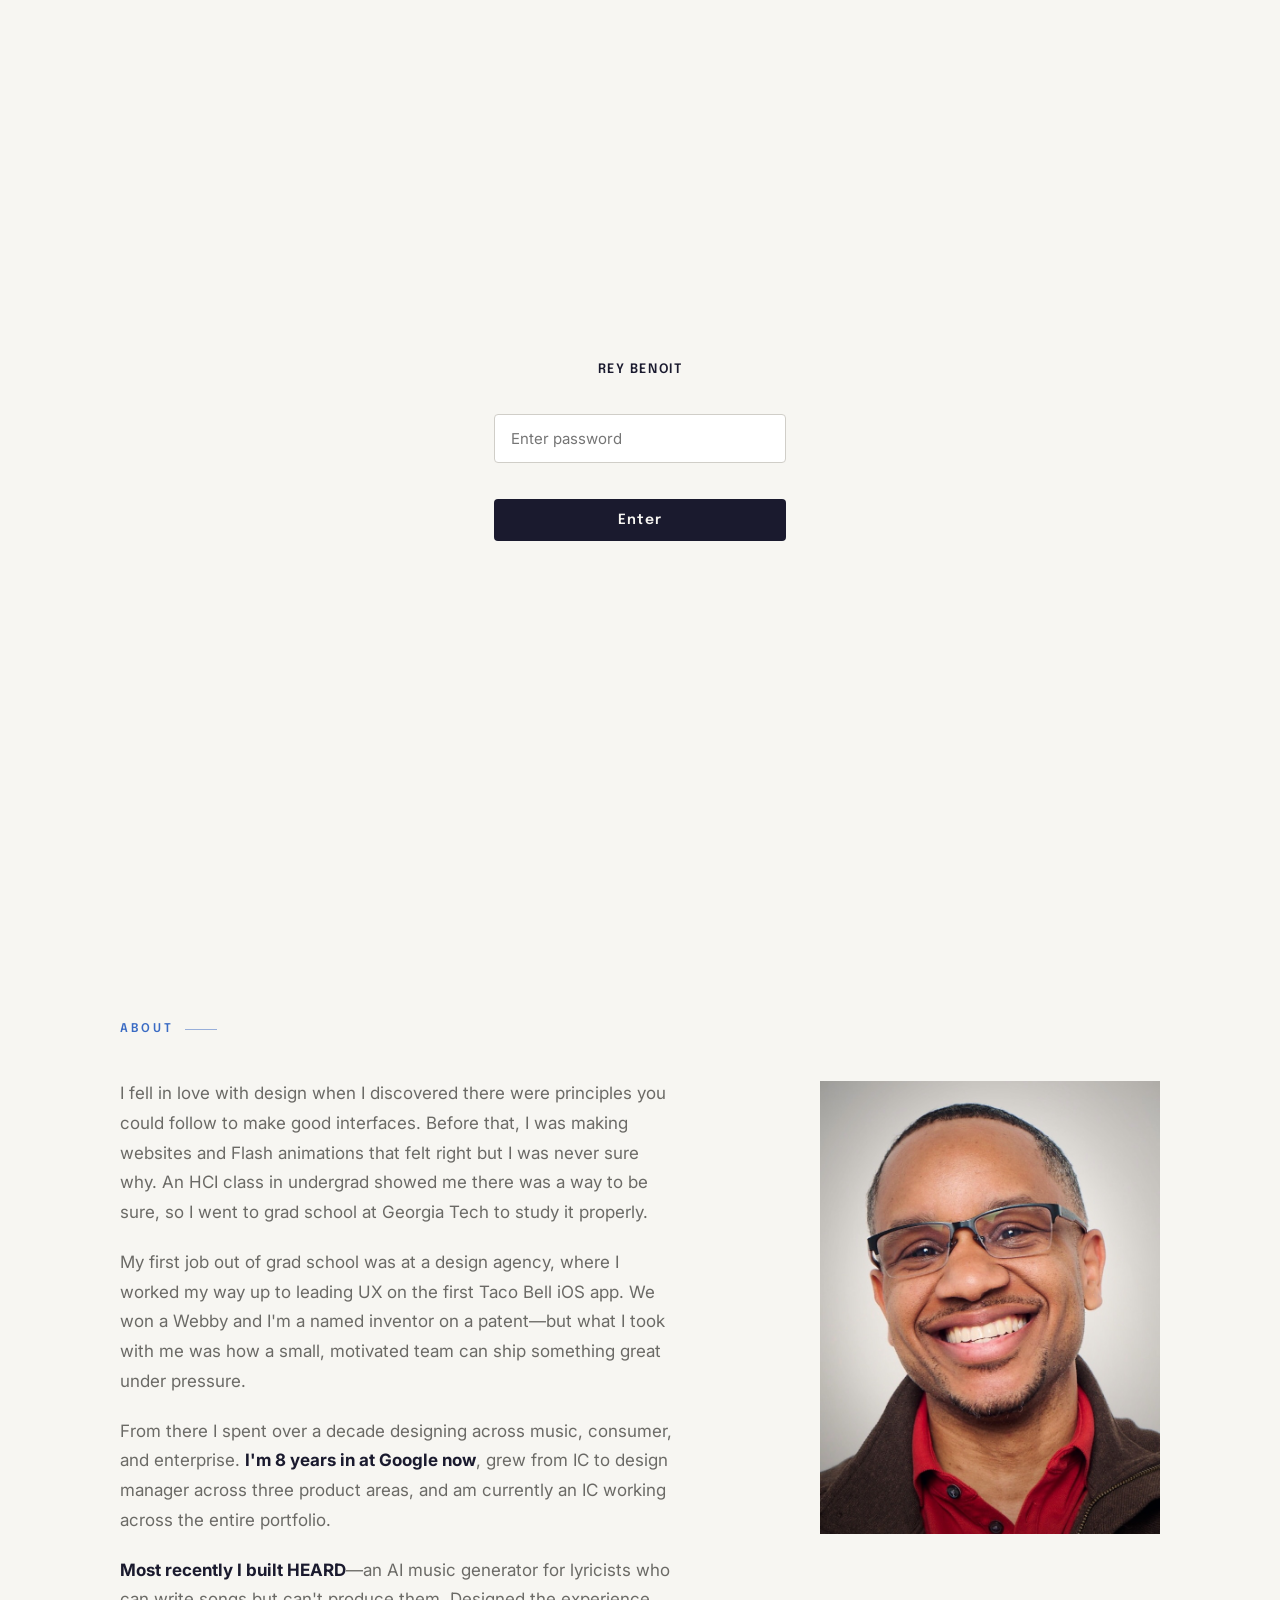
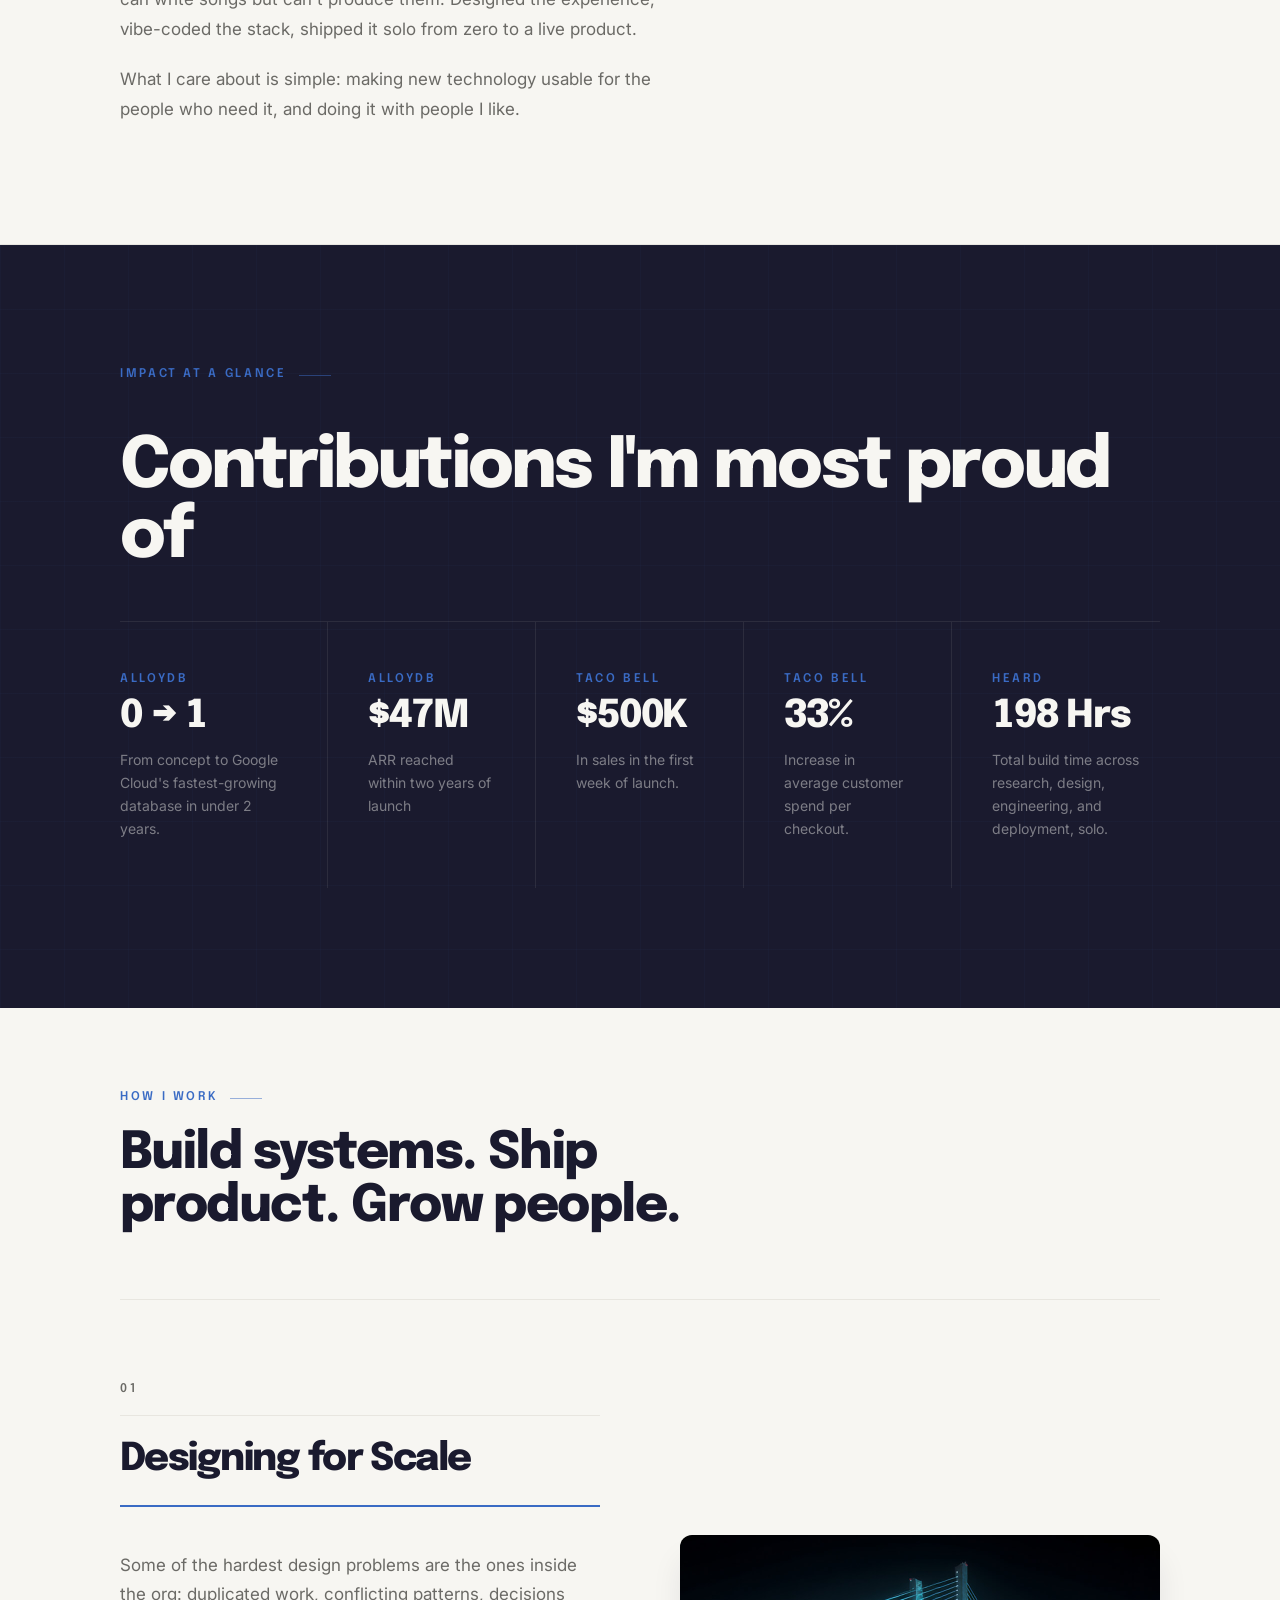
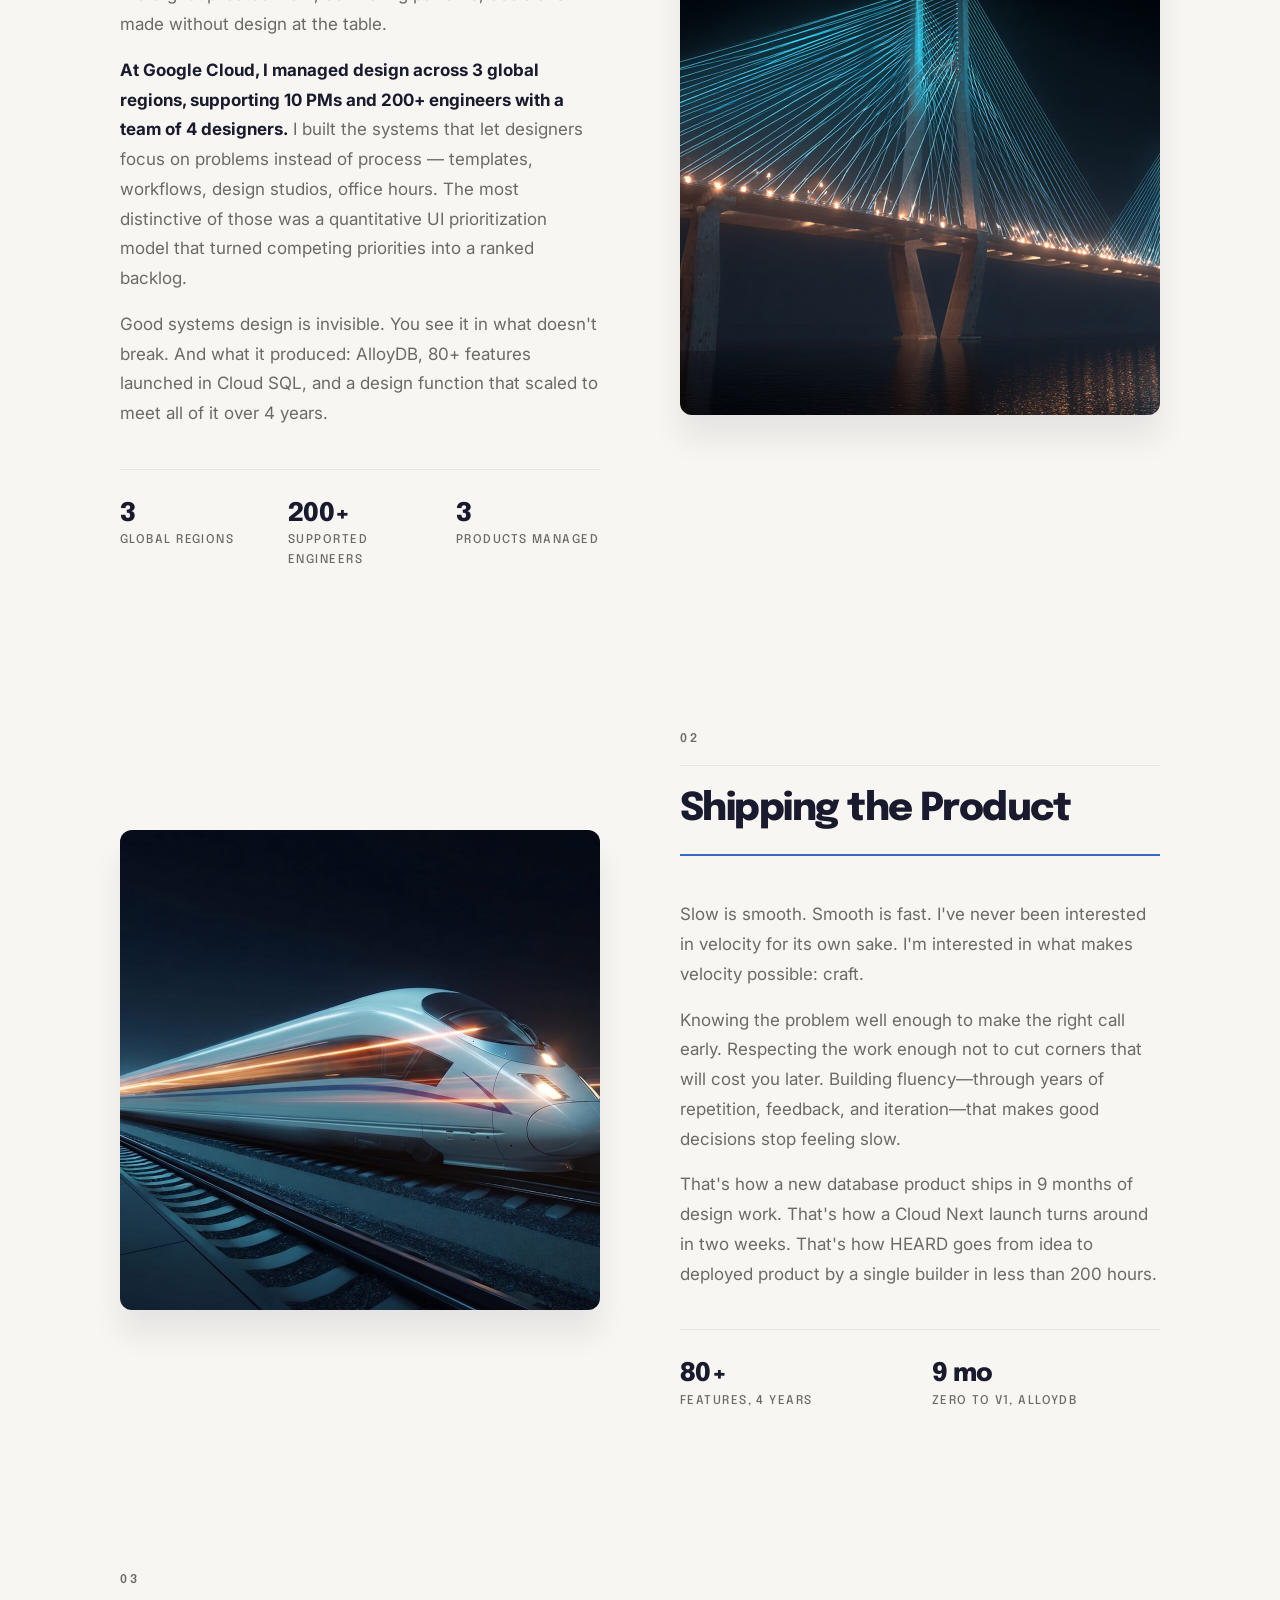
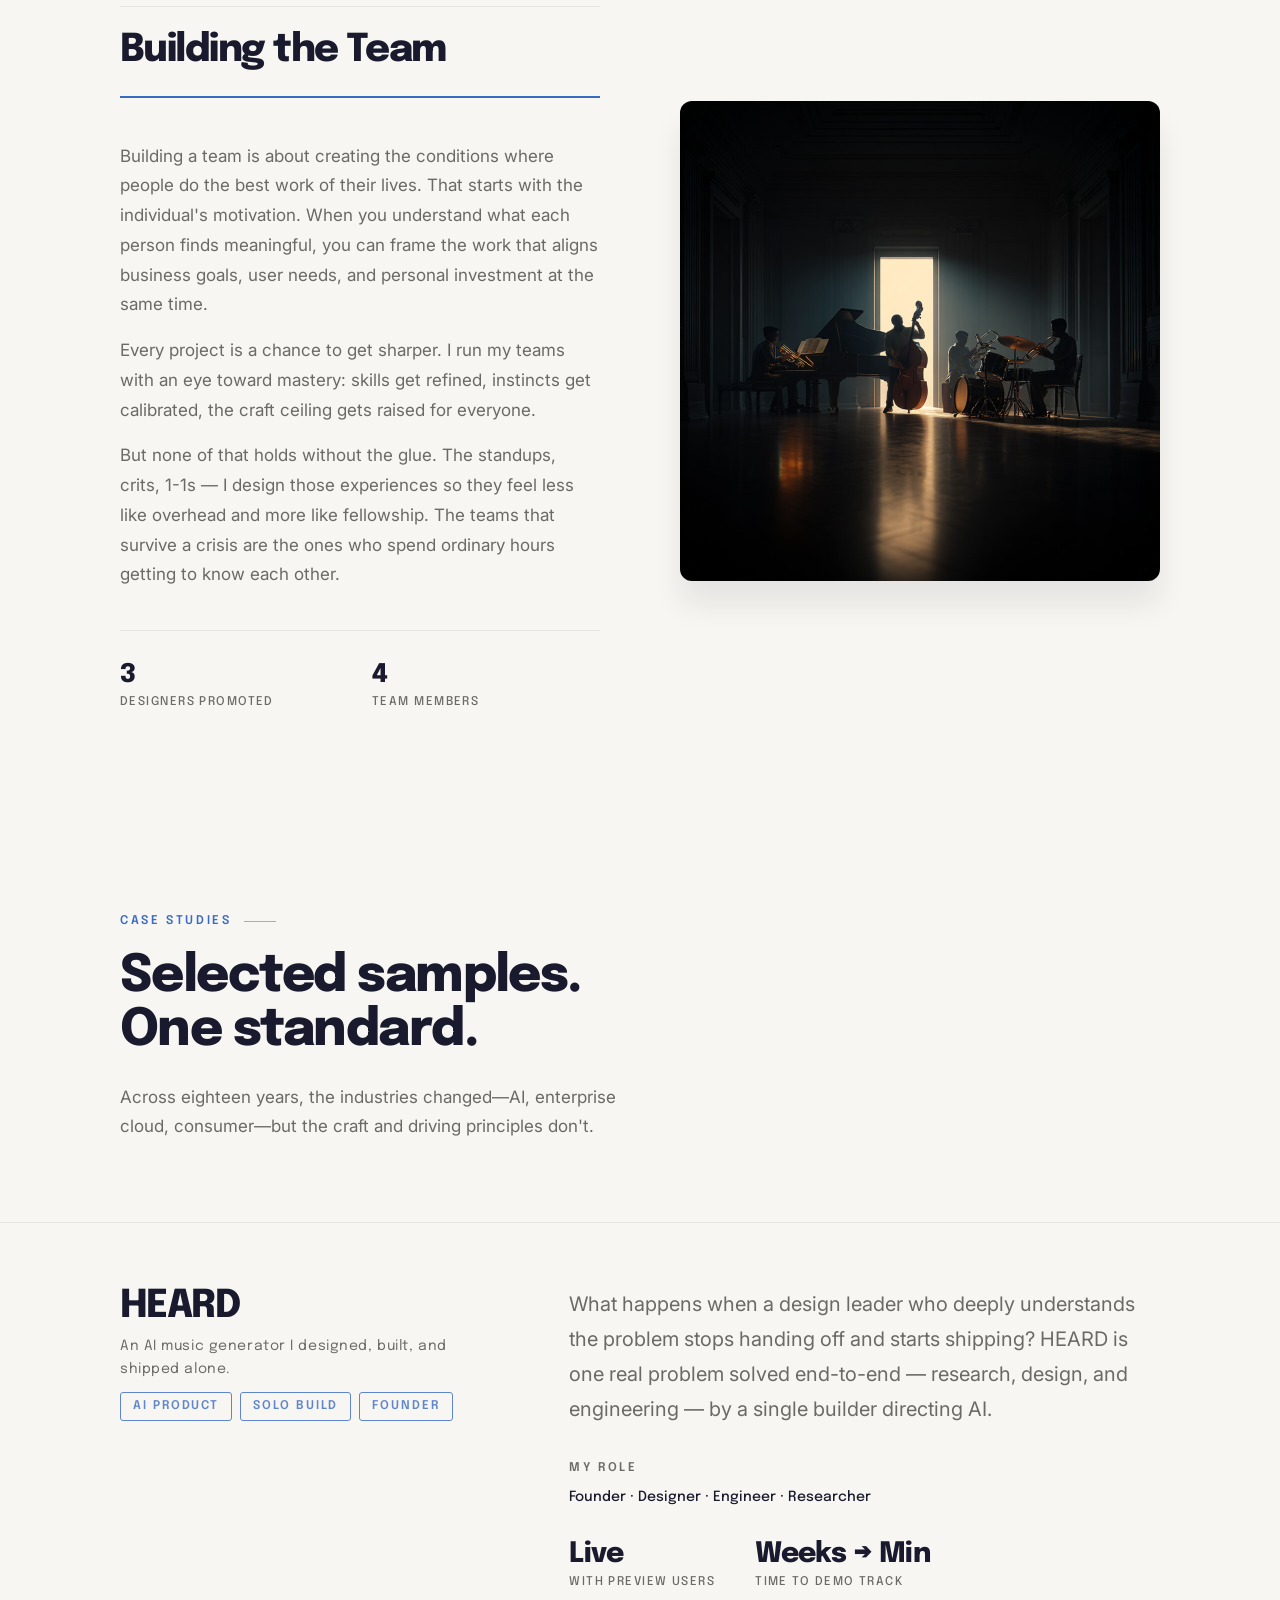
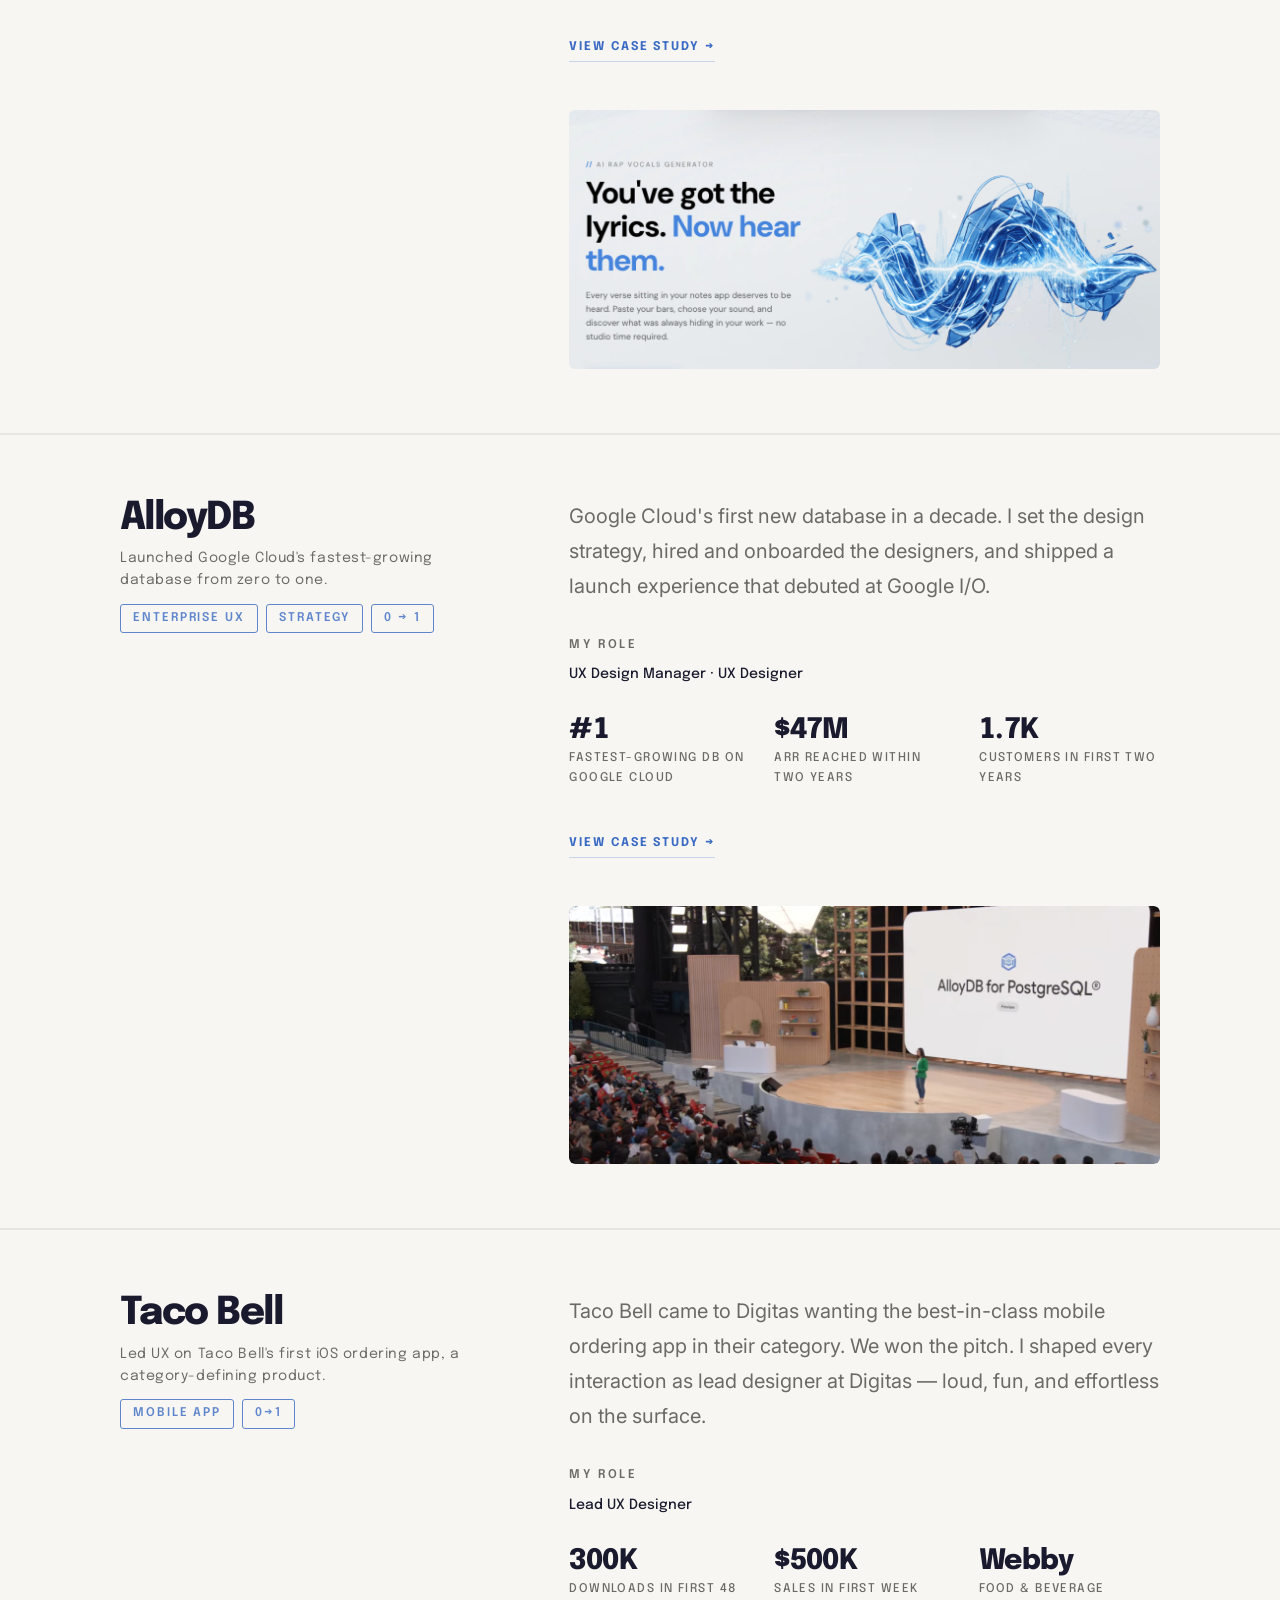
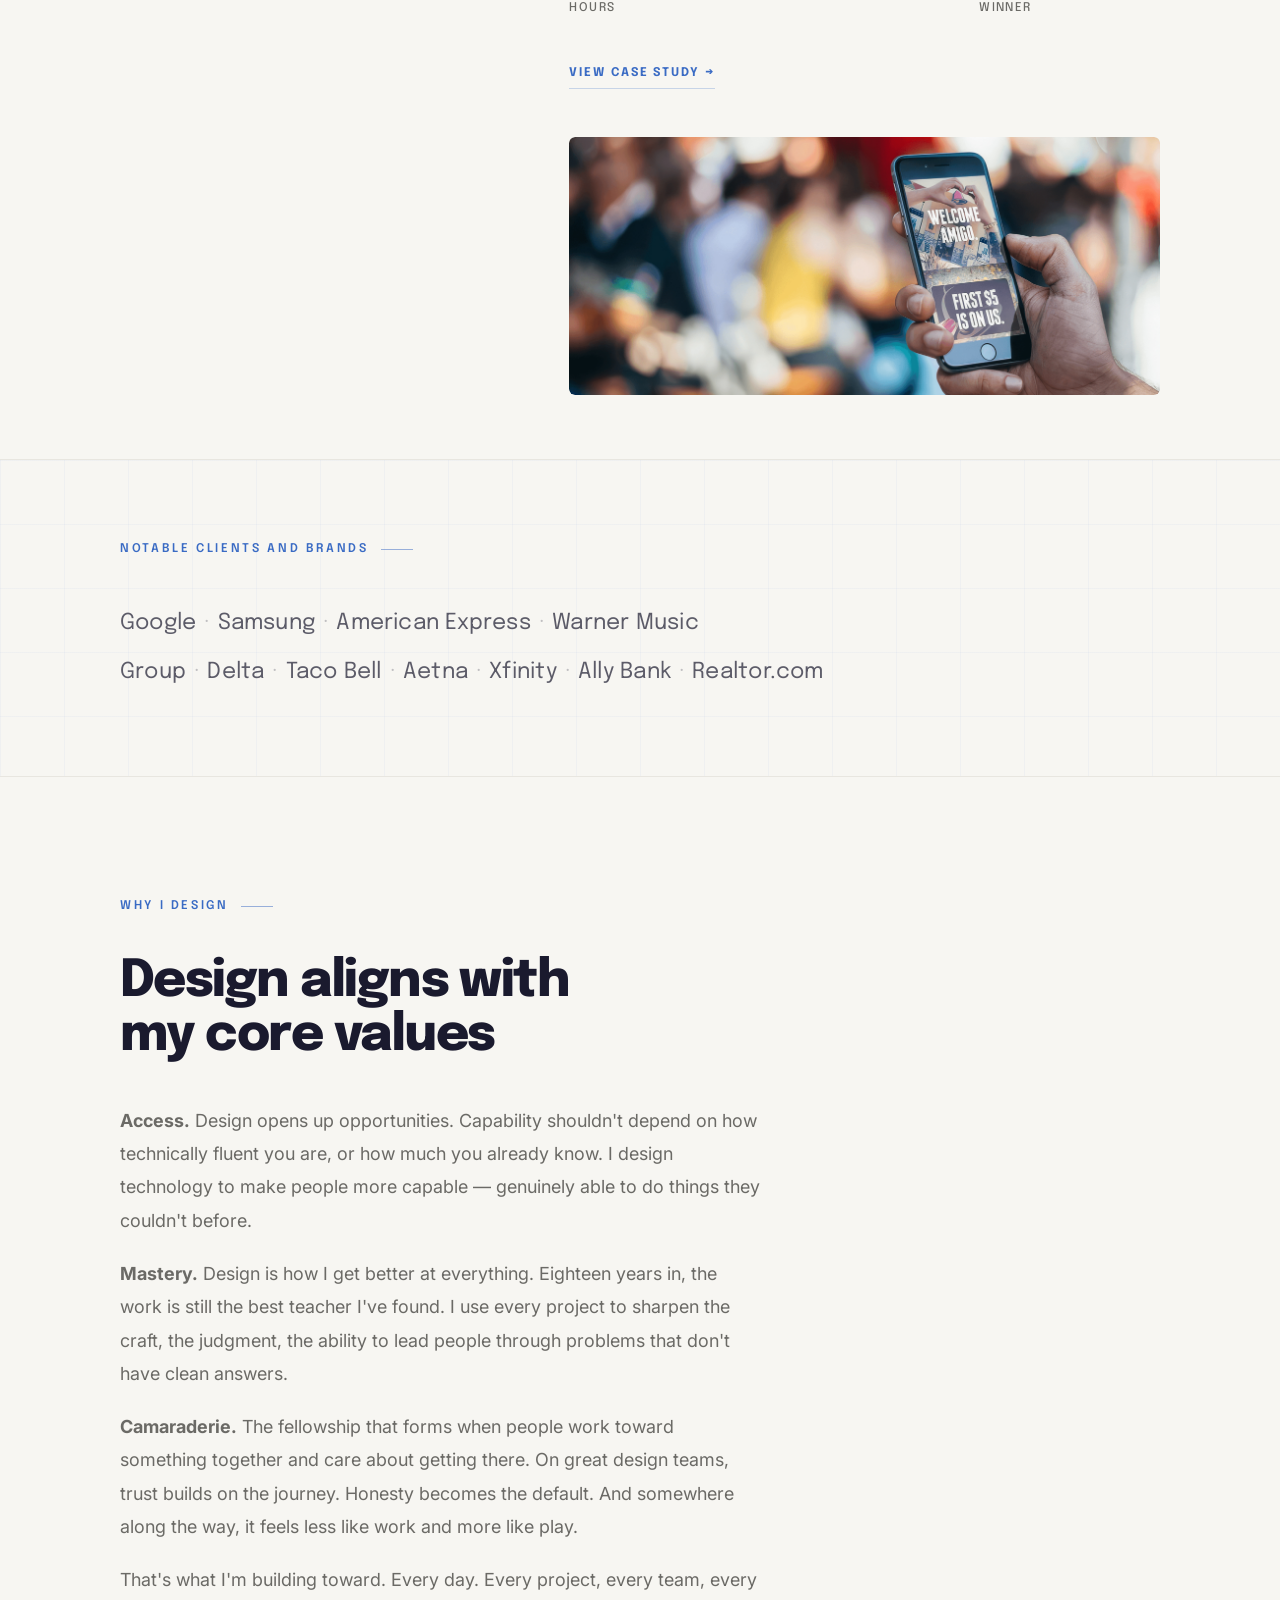
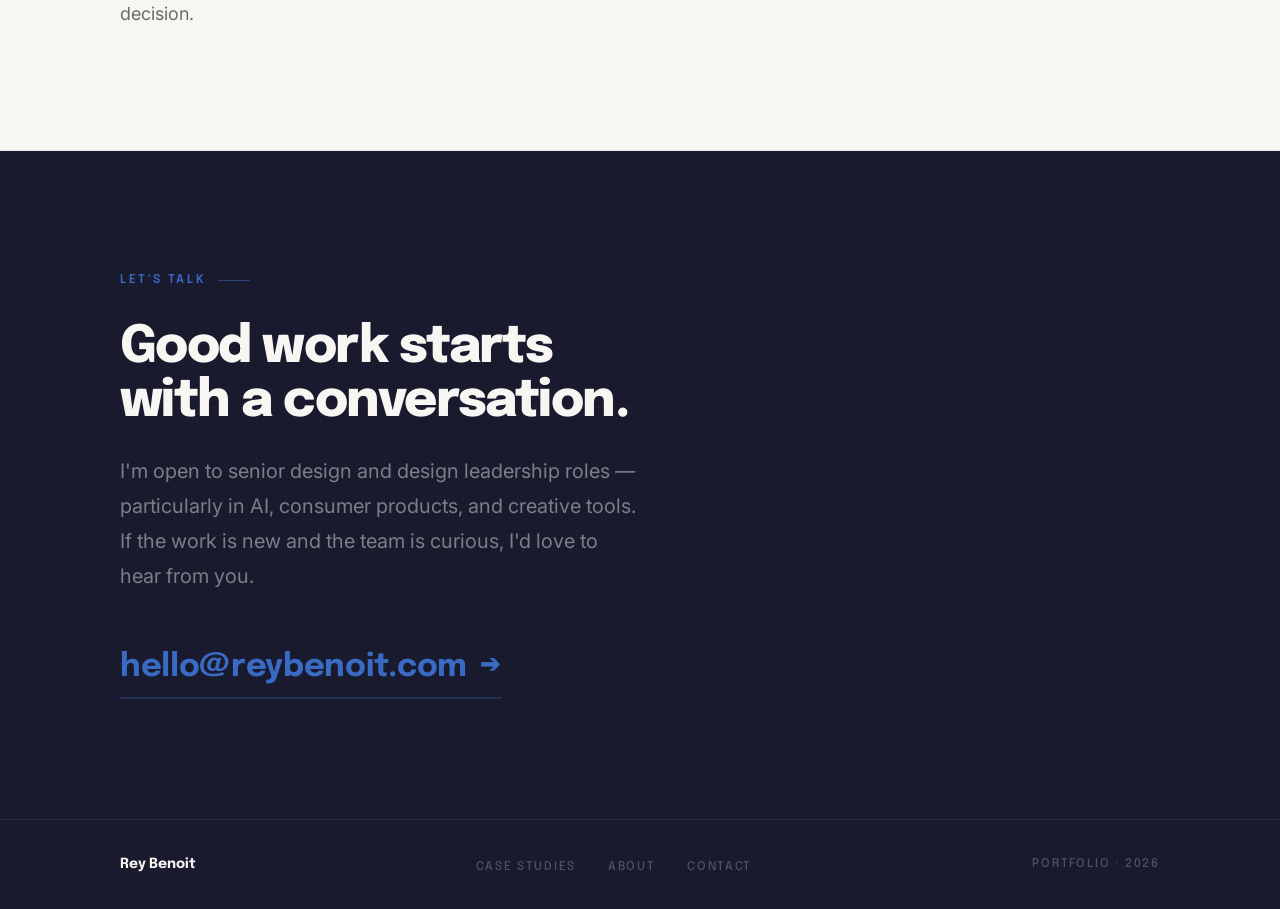
==== commit 8408517c: "Refine bio and case-study copy Bold key phrases (Google tenure, HEARD, Google Cloud scope), tighten " ====
--- a/index.html
+++ b/index.html
@@ -306,6 +306,7 @@
   font-weight: 700;
   letter-spacing: -0.01em;
   line-height: 1.45;
+  white-space: nowrap;
 }
 
 .hero-discipline-1 { color: var(--text-light); }
@@ -1126,11 +1127,11 @@
     <div class="hero-right">
       <div class="hero-right-inner">
         <div class="hero-disciplines">
-          <div class="hero-discipline-word hero-discipline-1">Builder</div>
-          <div class="hero-discipline-word hero-discipline-2">UX Manager</div>
-          <div class="hero-discipline-word hero-discipline-3">Senior Designer</div>
+          <div class="hero-discipline-word hero-discipline-1">UX Leader</div>
+          <div class="hero-discipline-word hero-discipline-2">Principal Designer</div>
+          <div class="hero-discipline-word hero-discipline-3">Builder</div>
         </div>
-        <p class="hero-avail-text">I'm open to senior design and design leadership roles — particularly in AI, consumer products, and creative tools.</p>
+        <p class="hero-avail-text">I'm open to principal design and design leadership roles — particularly in AI, consumer products, and creative tools.</p>
       </div>
     </div>
 
@@ -1151,10 +1152,10 @@
           My first job out of grad school was at a design agency, where I worked my way up to leading UX on the first Taco Bell iOS app. We won a Webby and I'm a named inventor on a patent—but what I took with me was how a small, motivated team can ship something great under pressure.
         </p>
         <p>
-          From there I spent over a decade designing across music, consumer, and enterprise. I'm 8 years in at Google now—grew from IC to design manager across three product areas, and I'm currently an IC working across the entire portfolio.
+          From there I spent over a decade designing across music, consumer, and enterprise. <strong style="color: var(--text)">I'm 8 years in at Google now</strong>, grew from IC to design manager across three product areas, and am currently an IC working across the entire portfolio.
         </p>
         <p>
-          Most recently I built HEARD as a side project—an AI music generator for lyricists who can write songs but can't produce them. Designed the experience, vibe-coded the stack, shipped it solo from zero to a live product.
+          <strong style="color: var(--text)">Most recently I built HEARD</strong>—an AI music generator for lyricists who can write songs but can't produce them. Designed the experience, vibe-coded the stack, shipped it solo from zero to a live product.
         </p>
         <p>
           What I care about is simple: making new technology usable for the people who need it, and doing it with people I like.
@@ -1203,7 +1204,7 @@
       <div class="outcome-item">
         <span class="outcome-eyebrow">HEARD</span>
         <div class="outcome-value">198 Hrs</div>
-        <div class="outcome-desc">Total build time across research, design, engineering, and deployment — solo.</div>
+        <div class="outcome-desc">Total build time across research, design, engineering, and deployment, solo.</div>
       </div>
 
     </div>
@@ -1230,9 +1231,9 @@
           <div class="cap-num">01</div>
           <div class="cap-title">Designing for Scale</div>
           <div class="cap-body">
-            <p>Some of the hardest design problems are the ones inside the org — duplicated work, conflicting patterns, decisions made without design at the table.</p>
-            <p>At Google Cloud, I managed design across 3 global regions, supporting 10 PMs and 200+ engineers with a team of 4 designers. I built the systems that let designers focus on problems instead of process — templates, workflows, design studios, office hours. The most distinctive of those was a quantitative UI prioritization model that turned competing priorities into a ranked backlog.</p>
-            <p>Good systems design is invisible. You see it in what doesn't break. And what it produced: AlloyDB, 80+ features launched in Cloud SQL, and a design function that scaled to meet all of it — over 4 years.</p>
+            <p>Some of the hardest design problems are the ones inside the org: duplicated work, conflicting patterns, decisions made without design at the table.</p>
+            <p><strong style="color: var(--text)">At Google Cloud, I managed design across 3 global regions, supporting 10 PMs and 200+ engineers with a team of 4 designers.</strong> I built the systems that let designers focus on problems instead of process — templates, workflows, design studios, office hours. The most distinctive of those was a quantitative UI prioritization model that turned competing priorities into a ranked backlog.</p>
+            <p>Good systems design is invisible. You see it in what doesn't break. And what it produced: AlloyDB, 80+ features launched in Cloud SQL, and a design function that scaled to meet all of it over 4 years.</p>
           </div>
           <div class="cap-metric">
             <div class="cap-metric-item">
@@ -1321,7 +1322,7 @@
     <div class="work-header">
       <div class="label">Case Studies</div>
       <h2>Selected samples.<br>One standard.</h2>
-      <p class="work-header-sub">Across eighteen years, the industries changed—AI, enterprise cloud, consumer brand. The craft and the thinking never did.</p>
+      <p class="work-header-sub">Across eighteen years, the industries changed—AI, enterprise cloud, consumer—but the craft and driving principles don't.</p>
     </div>
   </div>
 
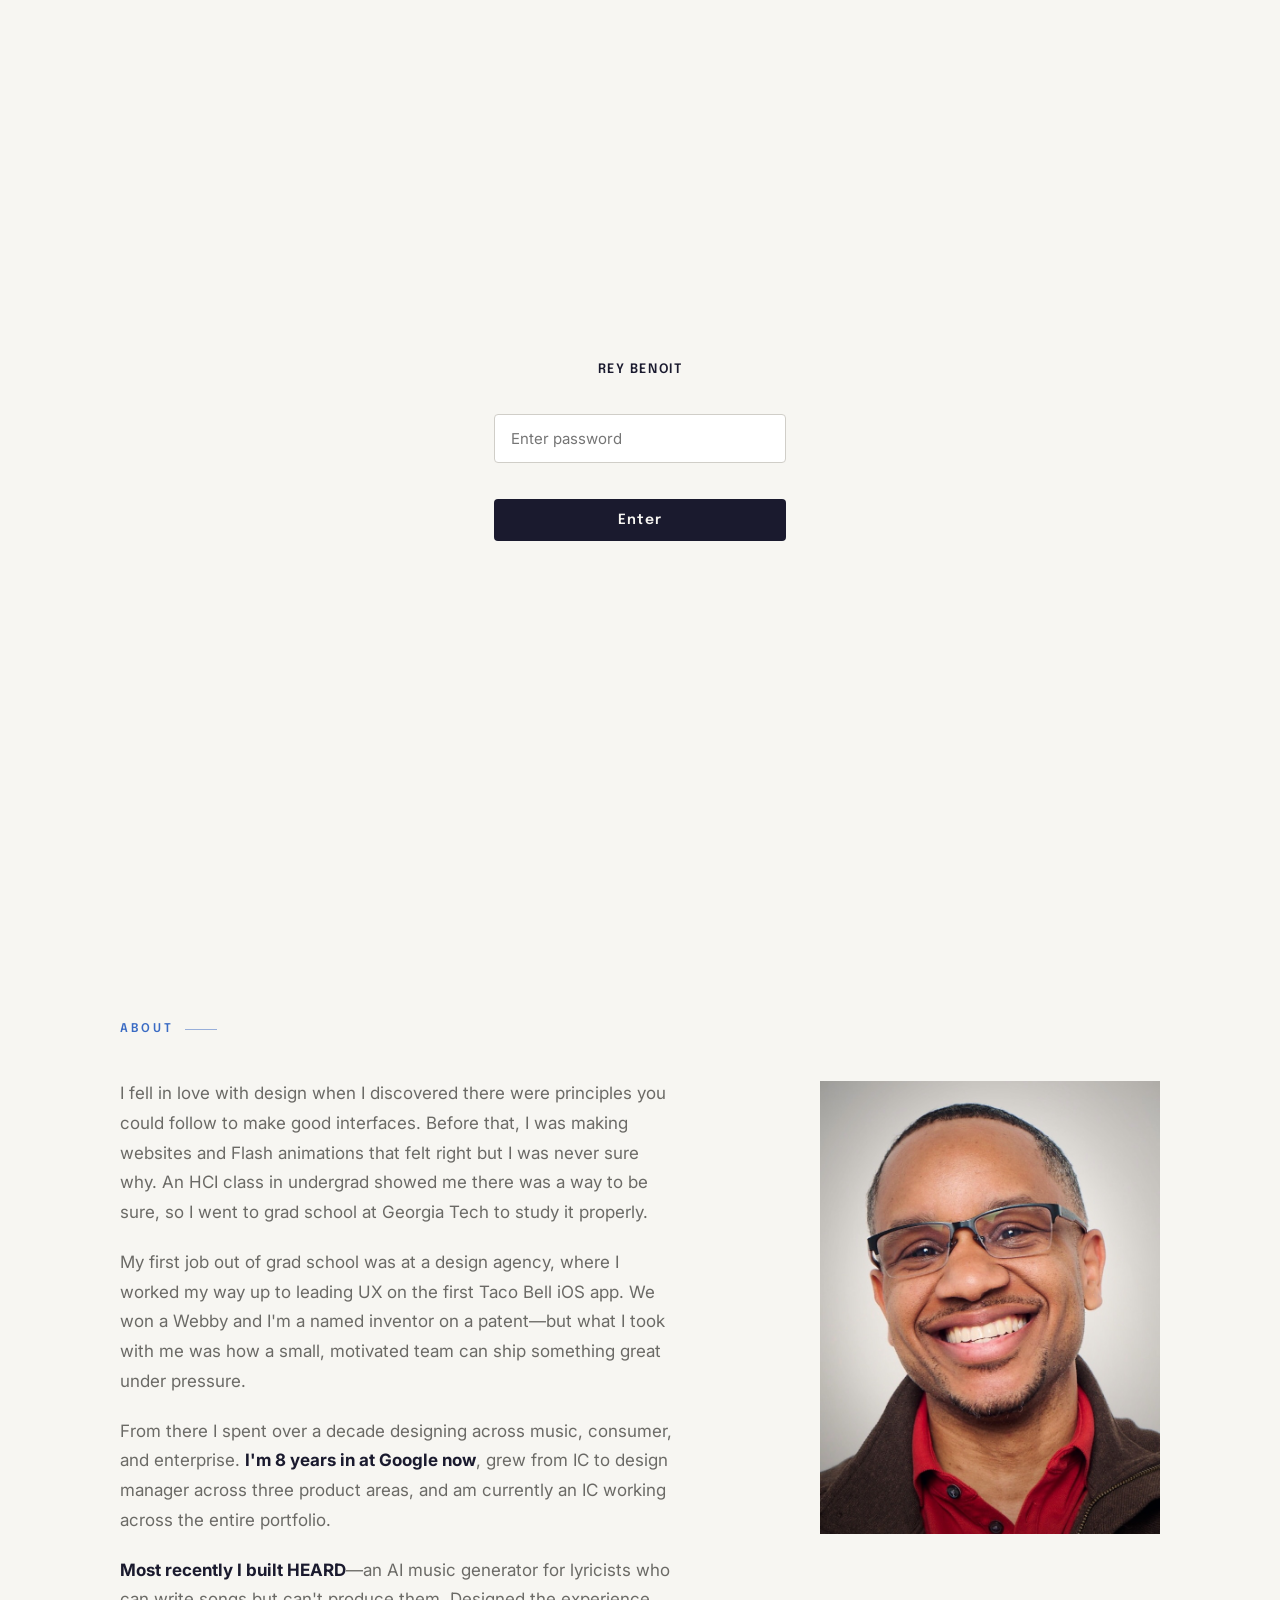
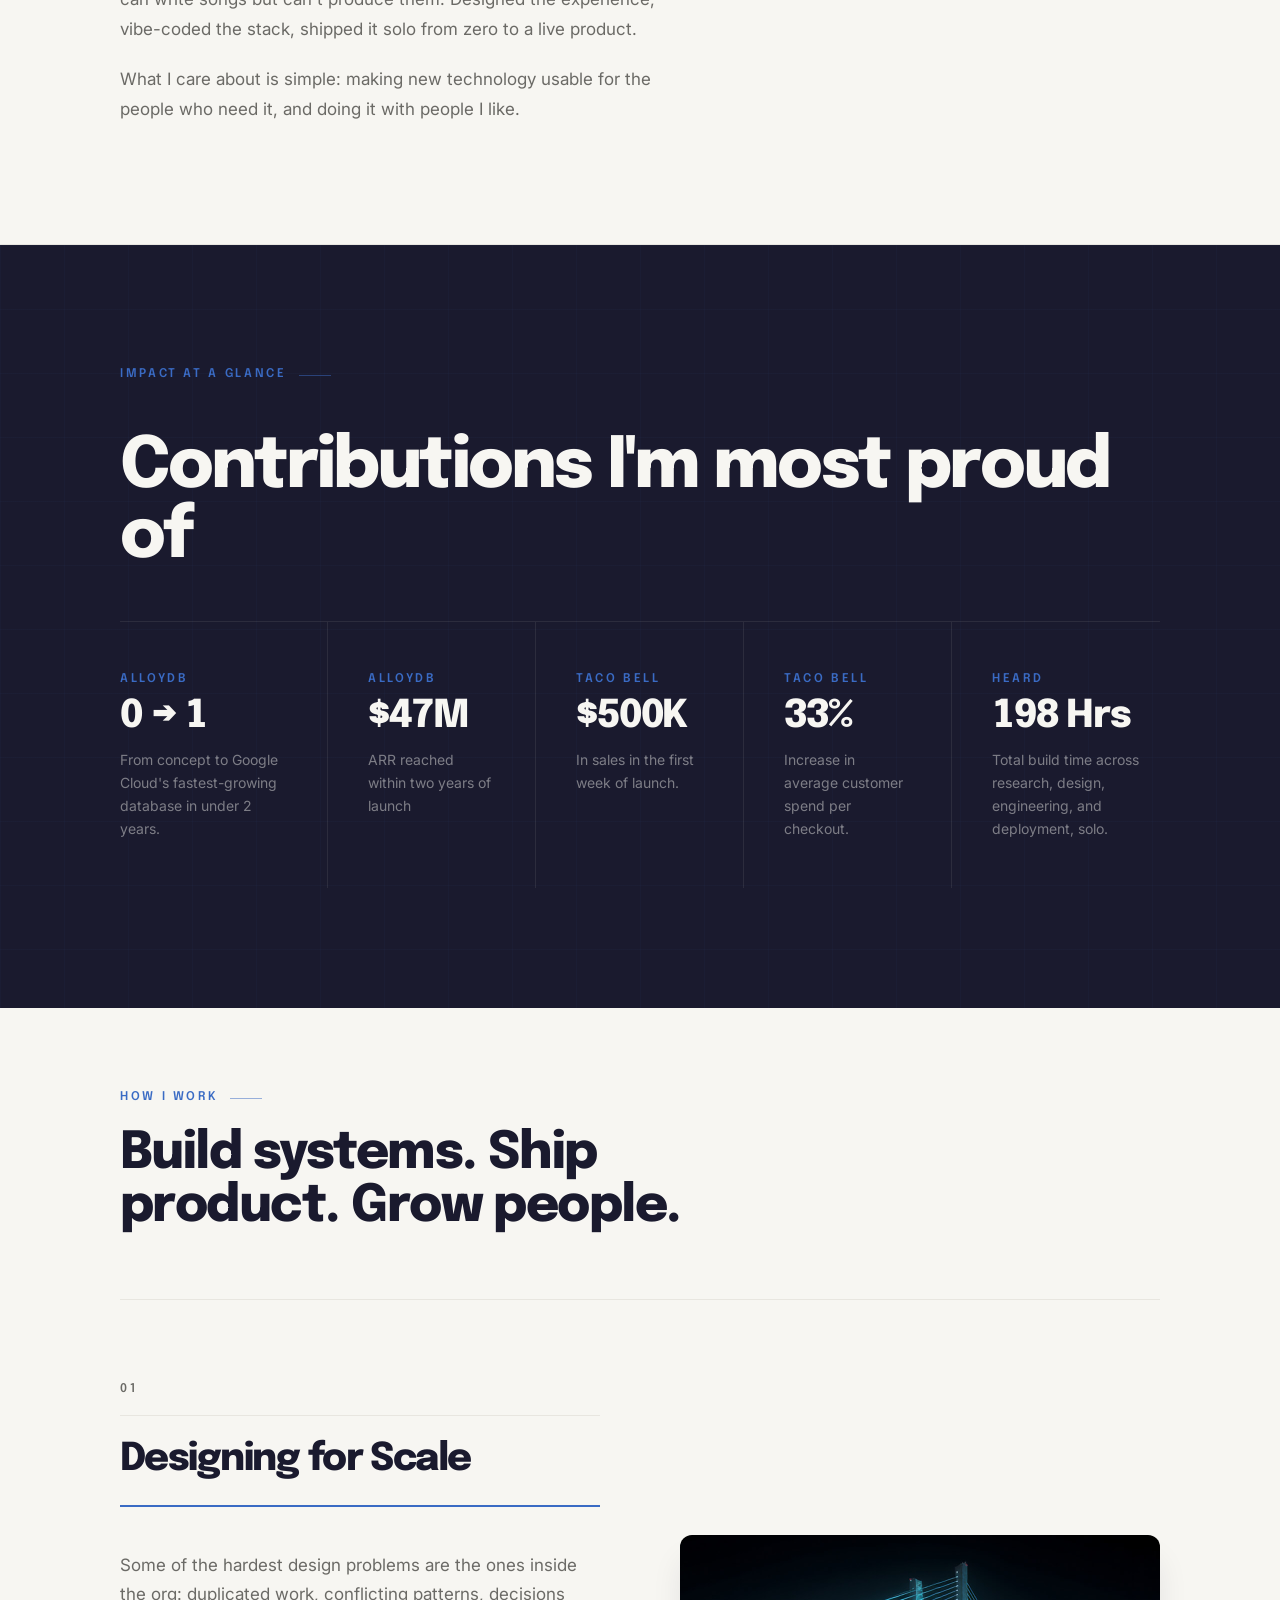
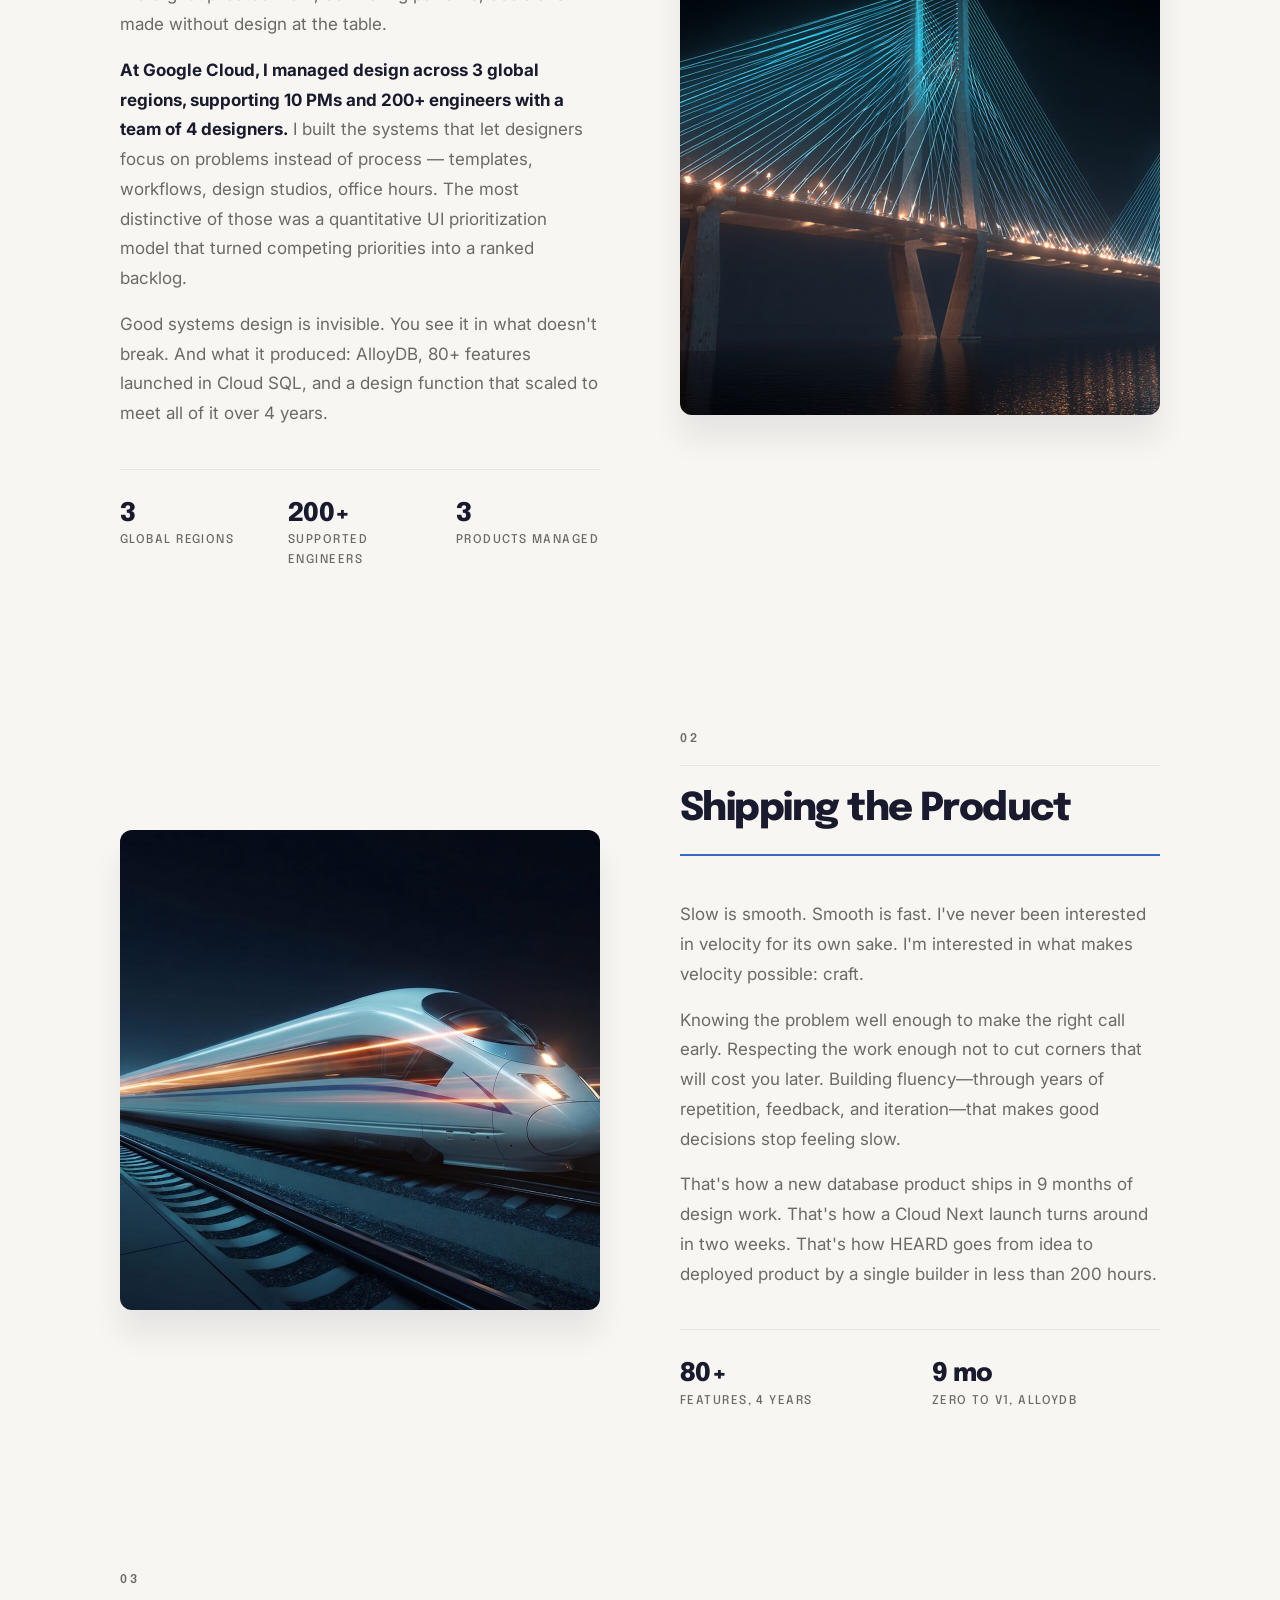
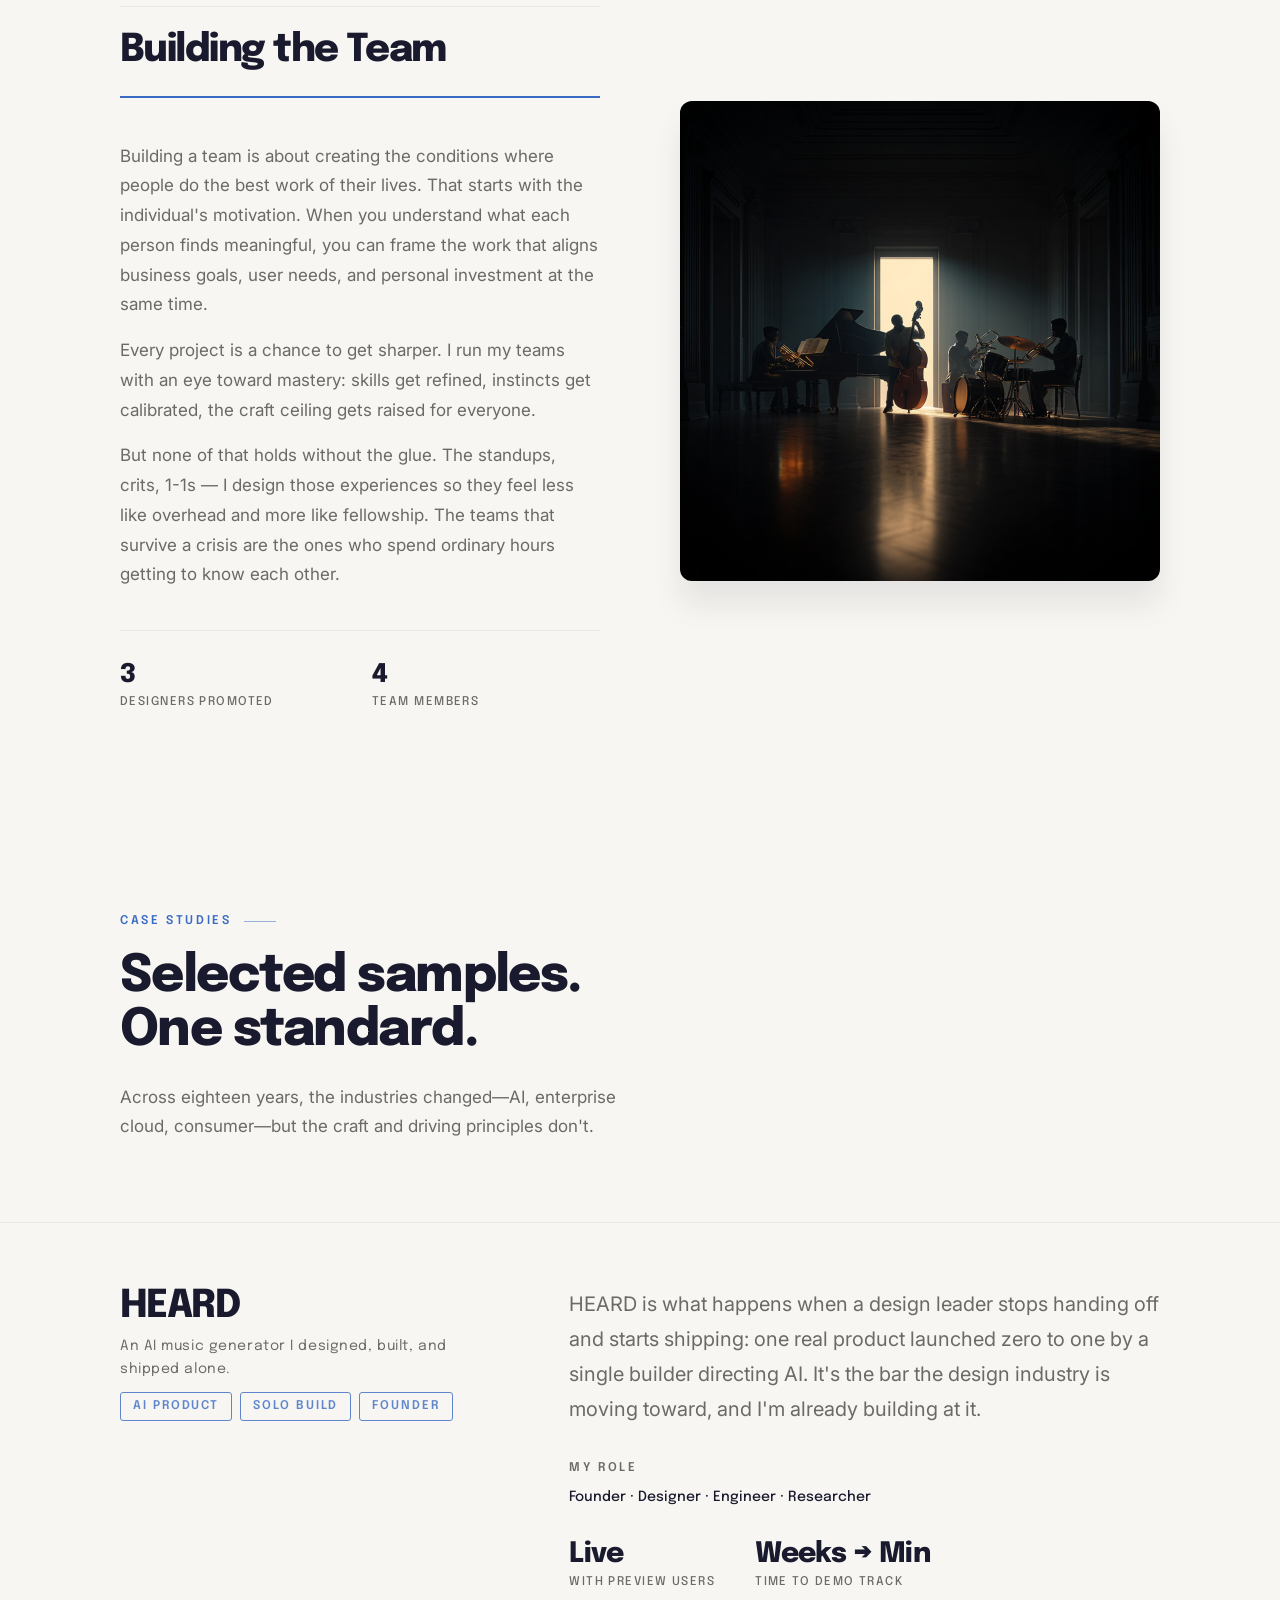
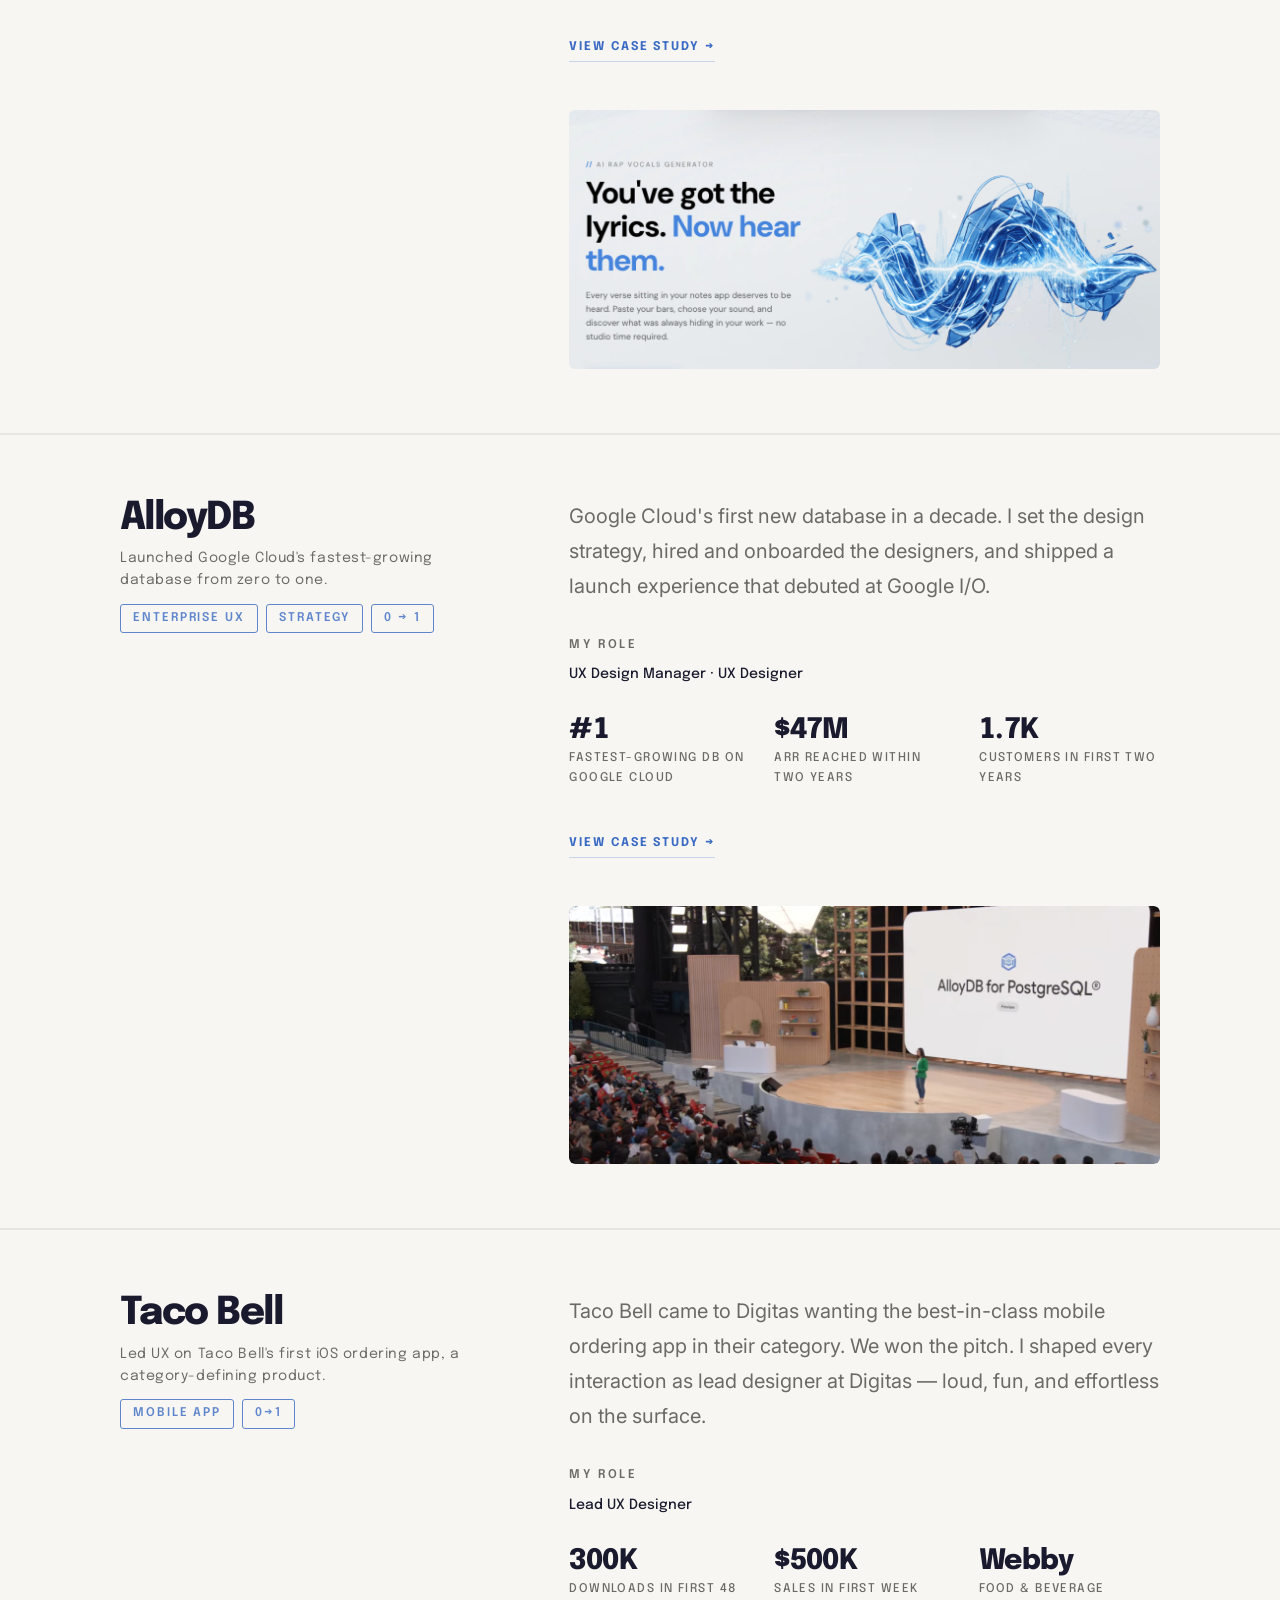
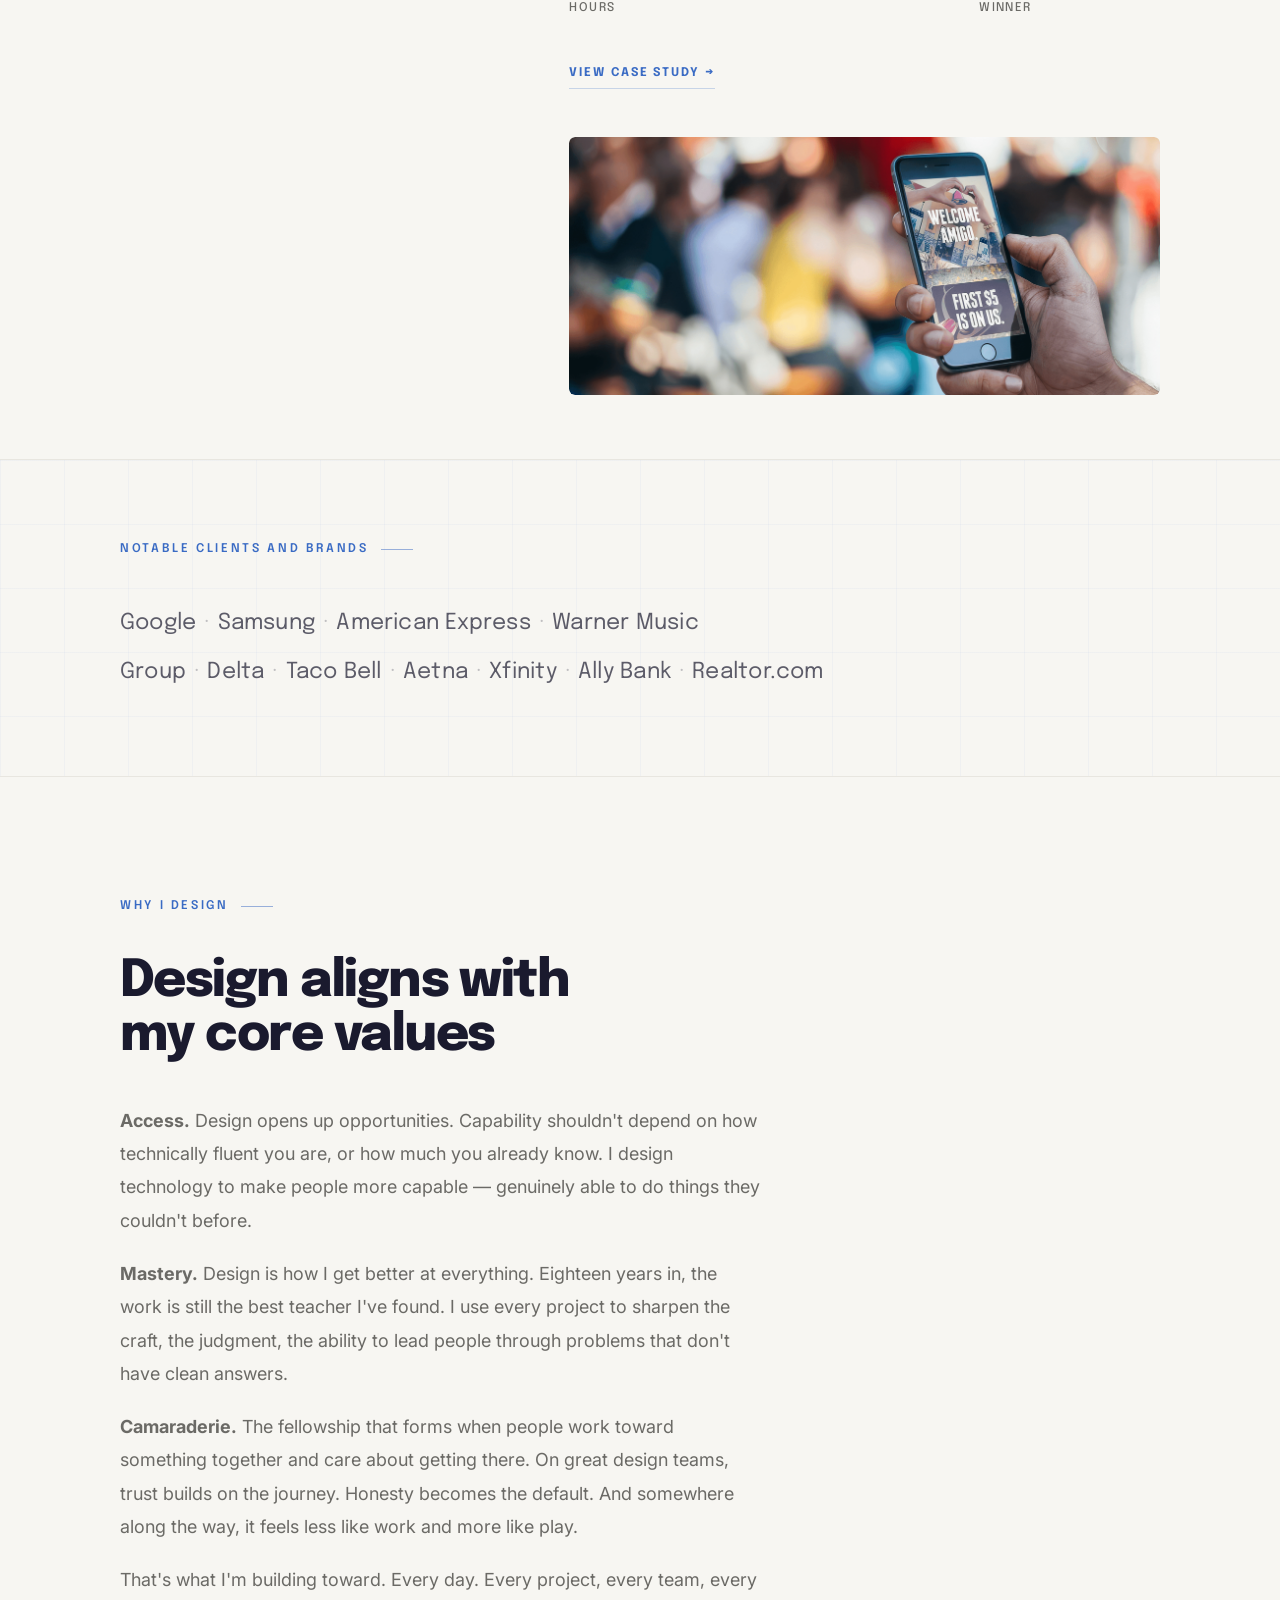
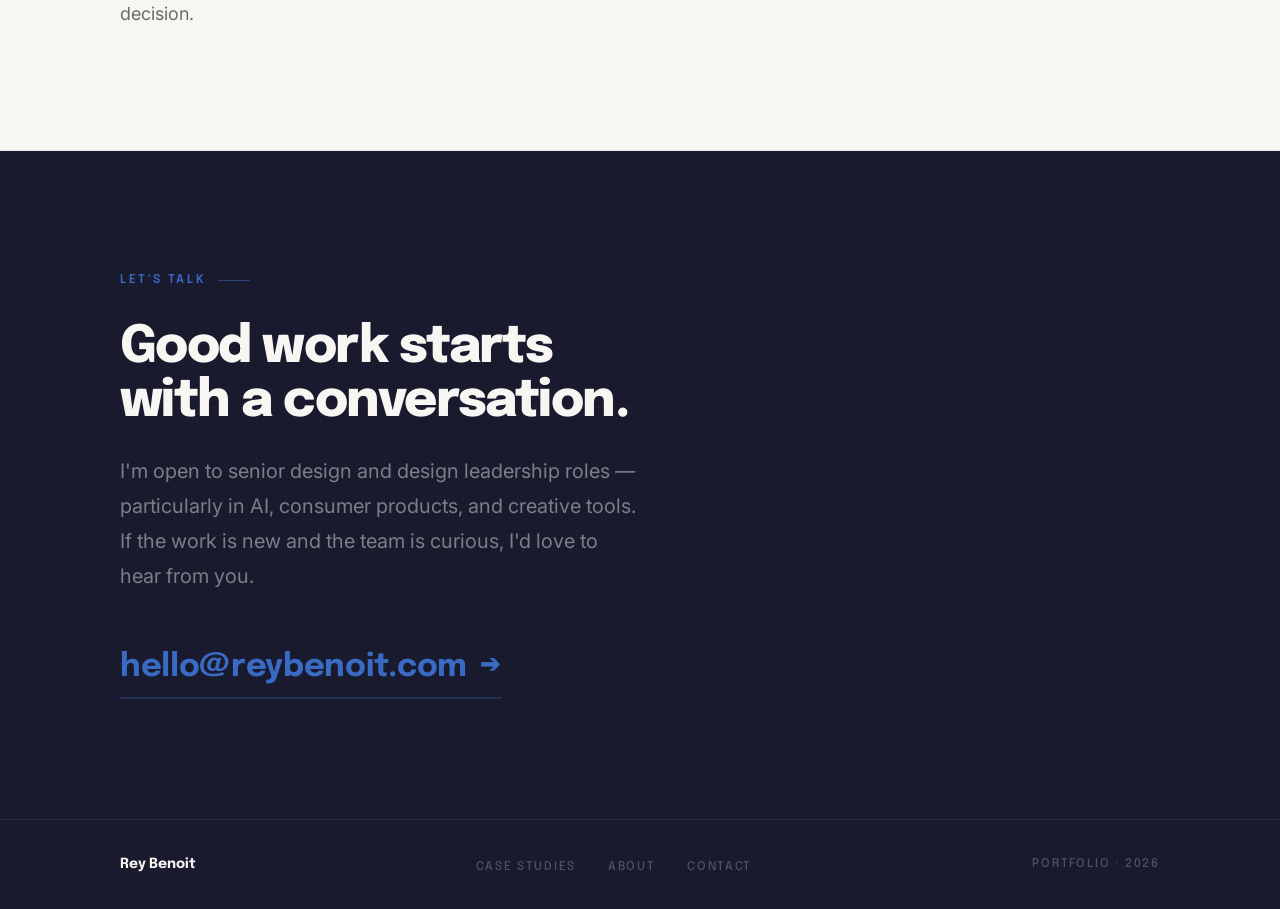
==== commit d27086c8: "Rewrite HEARD case-study hook Lead with the product instead of a question, reframe as "one real prod" ====
--- a/index.html
+++ b/index.html
@@ -1343,7 +1343,7 @@
           </div>
         </div>
         <div class="cs-right">
-          <p class="cs-hook">What happens when a design leader who deeply understands the problem stops handing off and starts shipping? HEARD is one real problem solved end-to-end — research, design, and engineering — by a single builder directing AI.</p>
+          <p class="cs-hook">HEARD is what happens when a design leader stops handing off and starts shipping: one real product launched zero to one by a single builder directing AI. It's the bar the design industry is moving toward, and I'm already building at it.</p>
           <div class="cs-role-label">My Role</div>
           <div class="cs-role-value">Founder · Designer · Engineer · Researcher</div>
           <div class="cs-metrics">
